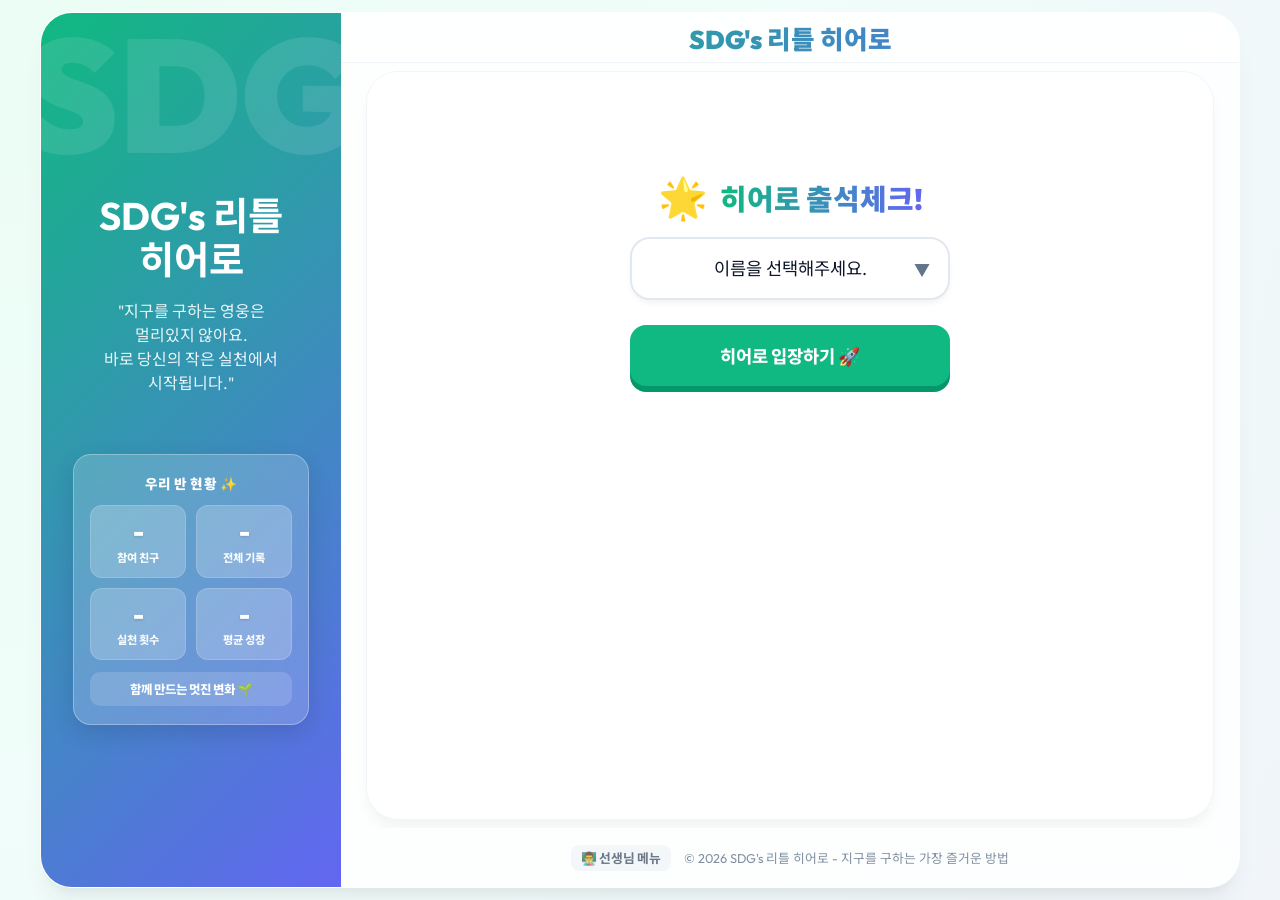
==== index.html @ 55bd9254 "Add files via upload" ====
<!DOCTYPE html>
<html lang="ko">
<head>
  <meta charset="UTF-8">
  <meta name="viewport" content="width=device-width, initial-scale=1.0">
  <title>SDG's 리틀 히어로 | 나의 지구 지키기 프로젝트</title>
  <link rel="stylesheet" href="index.css">
  <!-- AOS for animations might be overkill, sticking to standard CSS for efficiency -->
</head>
<body>
  <div class="app-container">
    <!-- Landscape Mode Side Panel (Hidden on Mobile) -->
    <div class="side-banner">
      <h1 style="font-size: 2.4rem; margin-top: 19px; margin-bottom: 16px; color: white; -webkit-text-fill-color: initial; line-height: 1.15;">SDG's 리틀<br>히어로</h1>
      <p style="font-size: 1rem; opacity: 0.9; margin-bottom: 24px;">"지구를 구하는 영웅은<br>멀리있지 않아요.<br>바로 당신의 작은 실천에서<br>시작됩니다."</p>

      <!-- Live Class Stats Sidebar -->
      <div class="sidebar-stats" id="sidebar-stats">
        <p class="sidebar-stats-title">우리 반 현황 ✨</p>
        <div class="sidebar-stat-grid">
          <div class="sidebar-stat"><span class="sb-num" id="sb-students">-</span><span class="sb-label">참여 친구</span></div>
          <div class="sidebar-stat"><span class="sb-num" id="sb-records">-</span><span class="sb-label">전체 기록</span></div>
          <div class="sidebar-stat"><span class="sb-num" id="sb-tasks">-</span><span class="sb-label">실천 횟수</span></div>
          <div class="sidebar-stat"><span class="sb-num" id="sb-avg">-</span><span class="sb-label">평균 성장</span></div>
        </div>
        <p class="sidebar-stats-msg" id="sb-msg">함께 만드는 멋진 변화 🌱</p>
      </div>
    </div>

    <!-- Main Mobile/Tablet Content -->
    <div class="content-col" style="display: flex; flex-direction: column; overflow: hidden; height: 100%;">
      <header>
        <h1>SDG's 리틀 히어로</h1>
      </header>

      <main id="app-main">
        <!-- STEP 0: Login (First Screen) -->
        <section id="step-login" class="card">
          <!-- All elements grouped to move together to the center -->
          <div style="width: 100%; max-width: 320px; display: flex; flex-direction: column; align-items: center; text-align: center; margin: 0 auto;">
            <div style="display: flex; align-items: center; justify-content: center; gap: 12px; margin-bottom: 15px; width: 100%;">
              <span style="font-size: 2.5rem; animation: bounce 2s infinite; display: inline-block;">🌟</span>
              <h2 style="font-size: 1.8rem; font-weight: 900; background: linear-gradient(to right, var(--primary), var(--secondary)); -webkit-background-clip: text; background-clip: text; -webkit-text-fill-color: transparent; margin: 0; white-space: nowrap;">히어로 출석체크!</h2>
            </div>
            
            
            <div style="width: 100%; position: relative; margin-bottom: 25px;">
              <select id="hero-name" style="width: 100%; padding: 18px; font-size: 1.1rem; border-radius: 20px; border: 2px solid #e2e8f0; background: white; appearance: none; text-align: center; cursor: pointer; box-shadow: 0 4px 6px -1px rgba(0,0,0,0.05); transition: all 0.3s; color: var(--text-main);">
                <option value="">이름을 불러오는 중...</option>
              </select>
              <div style="position: absolute; right: 20px; top: 50%; transform: translateY(-50%); pointer-events: none; color: var(--text-muted);">▼</div>
            </div>

            <button class="btn btn-primary" style="width: 100%;" onclick="handleLogin()">히어로 입장하기 🚀</button>
            
            <div id="login-loader" style="display: none; margin-top: 20px; font-size: 0.9rem; color: var(--primary); font-weight: bold;">
              본부와 연결 중입니다... 📡
            </div>
          </div>
        </section>

        <!-- STEP 1: SDG Intro -->
        <section id="step-sdg-intro" class="card" style="display: none; text-align: center; padding: 18px;">
          <div class="sdg-intro-hero">
            <div class="sdg-intro-emoji">🌍</div>
            <h2 class="sdg-intro-title">세계가 함께 만든 우리의 약속</h2>
            <p class="sdg-intro-tagline">지속가능발전목표 <strong>SDGs</strong>는<br>지구와 모두의 행복을 위한 <strong>17가지 약속</strong>이에요.</p>
          </div>

          <div class="sdg-intro-features">
            <div class="sdg-intro-feature" style="--accent-color: #ef4444;">
              <div class="feature-icon">🤝</div>
              <div class="feature-text">
                <h4>모두를 위한 약속</h4>
                <p>배고픈 사람 없는 세상, 누구나 공부할 수 있는 세상을 만들어요.</p>
              </div>
            </div>
            <div class="sdg-intro-feature" style="--accent-color: #0ea5e9;">
              <div class="feature-icon">💧</div>
              <div class="feature-text">
                <h4>지구를 지키는 약속</h4>
                <p>깨끗한 물과 공기, 푸른 자연을 함께 보호해요.</p>
              </div>
            </div>
            <div class="sdg-intro-feature" style="--accent-color: #10b981;">
              <div class="feature-icon">🎯</div>
              <div class="feature-text">
                <h4>2030년까지의 목표</h4>
                <p>우리가 힘을 합치면 더 멋진 지구를 만들 수 있어요!</p>
              </div>
            </div>
          </div>

          <button class="btn btn-primary" onclick="goToStep(1.5)" style="width: 100%;">17가지 약속 확인하기 🔍</button>
        </section>

        <!-- STEP 1.5: SDG Gallery Items -->
        <section id="step-sdg-gallery" class="card" style="display: none; padding-top: 0; margin-top: 0;">
          <h2 style="font-size: 1.35rem; color: var(--primary); margin-bottom: 4px; text-align: center;">17가지 약속 살펴보기 🌎</h2>
          <p style="text-align: center; color: var(--text-muted); margin-bottom: 12px; font-size: 0.8rem; font-weight: 700;">관심 있는 항목을 눌러 실천 미션을 정해보세요!</p>

          <div class="sdg-gallery">
            <div class="sdg-item" style="--sdg-color: #E5243B;" onclick="openMissionPicker(1)"><span class="sdg-num">01</span><img src="https://www.un.org/sustainabledevelopment/wp-content/uploads/2019/08/E-Goal-01-1024x1024.png"><span class="sdg-label">빈곤 퇴치</span></div>
            <div class="sdg-item" style="--sdg-color: #DDA63A;" onclick="openMissionPicker(2)"><span class="sdg-num">02</span><img src="https://www.un.org/sustainabledevelopment/wp-content/uploads/2019/08/E-Goal-02-1024x1024.png"><span class="sdg-label">기아 종식</span></div>
            <div class="sdg-item" style="--sdg-color: #4C9F38;" onclick="openMissionPicker(3)"><span class="sdg-num">03</span><img src="https://www.un.org/sustainabledevelopment/wp-content/uploads/2019/08/E-Goal-03-1024x1024.png"><span class="sdg-label">건강과 웰빙</span></div>
            <div class="sdg-item" style="--sdg-color: #C5192D;" onclick="openMissionPicker(4)"><span class="sdg-num">04</span><img src="https://www.un.org/sustainabledevelopment/wp-content/uploads/2019/08/E-Goal-04-1024x1024.png"><span class="sdg-label">양질의 교육</span></div>
            <div class="sdg-item" style="--sdg-color: #FF3A21;" onclick="openMissionPicker(5)"><span class="sdg-num">05</span><img src="https://www.un.org/sustainabledevelopment/wp-content/uploads/2019/08/E-Goal-05-1024x1024.png"><span class="sdg-label">성평등</span></div>
            <div class="sdg-item" style="--sdg-color: #26BDE2;" onclick="openMissionPicker(6)"><span class="sdg-num">06</span><img src="https://www.un.org/sustainabledevelopment/wp-content/uploads/2019/08/E-Goal-06-1024x1024.png"><span class="sdg-label">깨끗한 물과 위생</span></div>
            <div class="sdg-item" style="--sdg-color: #FCC30B;" onclick="openMissionPicker(7)"><span class="sdg-num">07</span><img src="https://www.un.org/sustainabledevelopment/wp-content/uploads/2019/08/E-Goal-07-1024x1024.png"><span class="sdg-label">모두를 위한 에너지</span></div>
            <div class="sdg-item" style="--sdg-color: #A21942;" onclick="openMissionPicker(8)"><span class="sdg-num">08</span><img src="https://www.un.org/sustainabledevelopment/wp-content/uploads/2019/08/E-Goal-08-1024x1024.png"><span class="sdg-label">양질의 일자리</span></div>
            <div class="sdg-item" style="--sdg-color: #FD6925;" onclick="openMissionPicker(9)"><span class="sdg-num">09</span><img src="https://www.un.org/sustainabledevelopment/wp-content/uploads/2019/08/E-Goal-09-1024x1024.png"><span class="sdg-label">산업·혁신·인프라</span></div>
            <div class="sdg-item" style="--sdg-color: #DD1367;" onclick="openMissionPicker(10)"><span class="sdg-num">10</span><img src="https://www.un.org/sustainabledevelopment/wp-content/uploads/2019/08/E-Goal-10-1024x1024.png"><span class="sdg-label">불평등 완화</span></div>
            <div class="sdg-item" style="--sdg-color: #FD9D24;" onclick="openMissionPicker(11)"><span class="sdg-num">11</span><img src="https://www.un.org/sustainabledevelopment/wp-content/uploads/2019/08/E-Goal-11-1024x1024.png"><span class="sdg-label">지속가능한 도시</span></div>
            <div class="sdg-item" style="--sdg-color: #BF8B2E;" onclick="openMissionPicker(12)"><span class="sdg-num">12</span><img src="https://www.un.org/sustainabledevelopment/wp-content/uploads/2019/08/E-Goal-12-1024x1024.png"><span class="sdg-label">책임감 있는 소비</span></div>
            <div class="sdg-item" style="--sdg-color: #3F7E44;" onclick="openMissionPicker(13)"><span class="sdg-num">13</span><img src="https://www.un.org/sustainabledevelopment/wp-content/uploads/2019/08/E-Goal-13-1024x1024.png"><span class="sdg-label">기후 위기 대응</span></div>
            <div class="sdg-item" style="--sdg-color: #0A97D9;" onclick="openMissionPicker(14)"><span class="sdg-num">14</span><img src="https://www.un.org/sustainabledevelopment/wp-content/uploads/2019/08/E-Goal-14-1024x1024.png"><span class="sdg-label">해양생태계 보전</span></div>
            <div class="sdg-item" style="--sdg-color: #56C02B;" onclick="openMissionPicker(15)"><span class="sdg-num">15</span><img src="https://www.un.org/sustainabledevelopment/wp-content/uploads/2019/08/E-Goal-15-1024x1024.png"><span class="sdg-label">육상생태계 보전</span></div>
            <div class="sdg-item" style="--sdg-color: #00689D;" onclick="openMissionPicker(16)"><span class="sdg-num">16</span><img src="https://www.un.org/sustainabledevelopment/wp-content/uploads/2019/08/E-Goal-16-1024x1024.png"><span class="sdg-label">평화·정의·제도</span></div>
            <div class="sdg-item" style="--sdg-color: #19486A;" onclick="openMissionPicker(17)"><span class="sdg-num">17</span><img src="https://www.un.org/sustainabledevelopment/wp-content/uploads/2019/08/E-Goal-17-1024x1024.png"><span class="sdg-label">지구촌 협력</span></div>
          </div>

          <div style="text-align: center; margin-top: 14px;">
            <button id="btn-next-step" class="btn btn-primary" onclick="goToStep(2)" style="display: none; width: 100%;">선택한 미션 확인하기 🏃</button>
          </div>
        </section>

        <!-- STEP 2: Mission Summary (NEW) -->
        <section id="step-summary" class="card" style="display: none; padding: 20px;">
          <h2 style="font-size: 1.2rem; color: var(--primary); margin-bottom: 15px; text-align: center;">선택한 미션 확인 🔍</h2>
          
          <div style="display: grid; grid-template-columns: 1.1fr 0.9fr; gap: 15px; margin-bottom: 20px;">
            <!-- Left: Missions -->
            <div style="background: #f8fafc; padding: 15px; border-radius: 20px; border: 1px dashed var(--primary); display: flex; flex-direction: column;">
              <p style="font-size: 0.8rem; color: var(--text-muted); margin-bottom: 10px; text-align: center; font-weight: 800;">실천할 약속들 ✅</p>
              <div id="selection-chips" style="display: flex; flex-direction: column; gap: 8px; flex: 1;"></div>
            </div>

            <!-- Right: Vision -->
            <div style="display: flex; flex-direction: column;">
              <h3 style="font-size: 0.9rem; margin-bottom: 8px; color: var(--primary); font-weight: 800;">✨ 나의 변화 다짐하기</h3>
              <textarea id="my-goal" placeholder="챌린지가 끝나면 나는 어떤 사람이 되어 있을까요?&#10;&#10;예: '지구를 생각하며 분리배출을 잘하는 히어로!', '음식을 남기지 않는 감사한 마음을 가진 어린이!'" style="flex: 1; min-height: 150px; border: 2px solid #f1f5f9; border-radius: 12px; font-size: 0.85rem; padding: 12px; line-height: 1.5;" oninput="saveState()"></textarea>
            </div>
          </div>

          <div style="display: flex; gap: 10px;">
            <button class="btn" style="flex: 1; background: #f1f5f9; color: #475569; padding: 10px; font-size: 0.85rem;" onclick="resetMissionSelection()">다시 고르기</button>
            <button class="btn btn-primary" style="flex: 2; padding: 10px; font-size: 0.95rem;" onclick="goToStep(2.5)">기간 설정하러 가기! ✨</button>
          </div>
        </section>


        <!-- STEP 2.5: Challenge Period Setup -->
        <section id="step-vision" class="card" style="padding: 25px; display: none;">
          <h2 style="font-size: 1.3rem; color: var(--secondary); margin-bottom: 20px; text-align: center;">챌린지 기간 설정 📅</h2>
          
          <div style="margin-bottom: 25px;">
            <h3 style="font-size: 1rem; margin-bottom: 12px; color: var(--secondary); font-weight: 800;">언제부터 언제까지 할까요?</h3>
            <div style="display: flex; gap: 8px; align-items: center; margin-bottom: 15px;">
              <input type="date" id="start-date" onchange="updateDurationDisplay()" style="flex: 1; padding: 10px; border-radius: 12px; border: 2px solid #e2e8f0; font-size: 0.95rem;">
              <span style="font-weight: 800; color: #94a3b8;">~</span>
              <input type="date" id="end-date" onchange="updateDurationDisplay()" style="flex: 1; padding: 10px; border-radius: 12px; border: 2px solid #e2e8f0; font-size: 0.95rem;">
            </div>
            
            <div id="duration-info" style="background: #f0f9ff; padding: 15px; border-radius: 15px; border: 1px solid #bae6fd; text-align: center;">
              <span style="font-size: 0.9rem; color: #0369a1; font-weight: 800;">총 <span id="setup-total-days" style="font-size: 1.2rem; color: #0284c7;">0</span>일 동안의 도전입니다! 🚀</span>
            </div>
          </div>
          
          <button class="btn btn-primary" onclick="confirmMissions()" style="width: 100%; padding: 12px; font-size: 1rem;">최종 미션 확정하기! 🔥</button>
        </section>

        <!-- STEP 3: Dashboard (Enhanced) -->
        <section id="step-dashboard" style="display: none;">
          <!-- Hero Header -->
          <div class="card" style="padding: 15px 20px; display: flex; justify-content: space-between; align-items: center; margin-bottom: 12px; background: white;">
            <div style="display: flex; align-items: center; gap: 10px;">
              <span id="display-name" style="font-weight: 800; font-size: 1.2rem; color: var(--primary);">영웅 히어로</span>
              <button onclick="resetChallenge()" style="padding: 4px 10px; border-radius: 8px; font-size: 0.7rem; background: #f1f5f9; border: none; cursor: pointer; color: #64748b;">⚙️ 챌린지 수정</button>
            </div>
            <div style="font-size: 0.8rem; color: #94a3b8; font-weight: 700;" id="display-period">2026.04.01 ~ 04.07</div>
          </div>

          <!-- Progress Card -->
          <div class="card progress-box" style="margin-bottom: 20px;">
            <div style="display: flex; justify-content: space-between; align-items: center; margin-bottom: 15px;">
              <span style="font-weight: 800; font-size: 1rem;">성장 현황 📊</span>
              <span id="current-day-label" style="background: var(--accent); color: white; padding: 4px 12px; border-radius: 20px; font-weight: 800; font-size: 0.85rem;">Day 1 / 7</span>
            </div>
            <div class="progress-bar-bg" style="margin-bottom: 10px;">
              <div class="progress-bar-fill" id="total-progress"></div>
            </div>
            <div style="display: flex; justify-content: space-between; font-size: 0.8rem; color: var(--text-muted); font-weight: 700;">
              <span id="progress-status-text">히어로가 성장하고 있어요!</span>
              <span id="progress-text">0%</span>
            </div>
          </div>

          <div id="active-missions">
            <!-- Active Cards -->
          </div>

          <!-- Reflection Area -->
          <div class="card reflection-box">
            <h3 style="font-size: 0.85rem; margin-bottom: 6px;">📔 히어로 한 마디</h3>
            <input id="daily-reflection" type="text" oninput="debounceAutoSave()" placeholder="오늘 실천하며 느낀 점을 한 줄로 남겨주세요!">
          </div>

          <div class="history-button-wrap">
            <button class="btn btn-secondary" style="width: 100%; padding: 10px; font-size: 0.9rem;" onclick="toggleHistory()">📜 나의 성장 기록 보기</button>
            <span id="save-status" class="save-status-inline"></span>
          </div>
        </section>

        <!-- STEP 4: History (Redesigned) -->
        <section id="step-history" style="display: none;">
          <div style="display: flex; justify-content: space-between; align-items: center; margin-bottom: 25px; background: linear-gradient(to right, #f0f9ff, #e0f2fe); padding: 12px 20px; border-radius: 20px;">
            <h2 style="font-size: 1.3rem; font-weight: 900; color: #0369a1; margin: 0;">📜 반짝이는 히어로 발자취</h2>
            <button onclick="goToStep(3)" style="padding: 8px 15px; background: white; border: 1px solid #bae6fd; border-radius: 12px; color: #0369a1; font-weight: 800; cursor: pointer; box-shadow: 0 2px 4px rgba(0,0,0,0.05);">돌아가기</button>
          </div>

          <!-- Hero Vision Display in History -->
          <div id="history-vision-box" class="card" style="background: #fffbeb; border: 1px solid #fde68a; padding: 12px 20px; margin-bottom: 10px; display: flex; align-items: center; gap: 12px;">
            <div style="font-size: 1.5rem;">✨</div>
            <div>
              <p style="font-size: 0.75rem; color: #92400e; font-weight: 800; margin-bottom: 3px;">나의 히어로 다짐</p>
              <h3 id="history-display-goal" style="font-size: 1rem; font-weight: 900; color: #78350f; margin: 0;">지구를 구하는 멋진 히어로!</h3>
            </div>
          </div>
          
          <div style="display: grid; grid-template-columns: 1.1fr 1.4fr; gap: 20px;">
            <!-- Left: Table Records -->
            <div id="history-container"></div>
            
            <!-- Right: Cumulative Growth Graph -->
            <div class="card" style="padding: 20px; background: white; height: fit-content; border: 1px solid #e2e8f0;">
              <h3 style="font-size: 1rem; margin-bottom: 20px; color: var(--primary); text-align: center;">🌱 히어로 성장 그래프</h3>
              <div id="history-chart-container" style="height: 300px; display: flex; align-items: flex-end; gap: 8px; padding-bottom: 25px; border-bottom: 2px solid #f1f5f9; position: relative;">
                <!-- Bars will be injected here -->
              </div>
              <p style="font-size: 0.75rem; color: var(--text-muted); text-align: center; margin-top: 15px;">매일매일 꾸준히 성장하고 있어요! ✨</p>
            </div>
          </div>
        </section>

        <!-- STEP 5: Success -->
        <section id="step-success" class="card" style="display: none; text-align: center;">
          <div style="font-size: 5rem; margin-bottom: 30px;">🚀</div>
          <h2 style="font-size: 1.8rem; margin-bottom: 15px;">본부로 전송 완료!</h2>
          <p style="color: var(--text-muted); line-height: 1.6;">작은 실천이 쌓여 커다란 변화를 만들고 있어요.<br>내일 또 만나요!</p>
          <button class="btn btn-secondary" style="margin-top: 40px;" onclick="resetView()">대시보드로 돌아가기</button>
        </section>

        <!-- STEP 6: Teacher Mode -->
        <section id="step-teacher" style="display: none;">
          <div style="display: flex; justify-content: space-between; align-items: center; margin-bottom: 14px;">
            <h2 style="font-size: 1.4rem; font-weight: 900; background: linear-gradient(135deg, var(--primary), var(--secondary)); -webkit-background-clip: text; background-clip: text; -webkit-text-fill-color: transparent;">🏫 선생님 메뉴</h2>
            <button onclick="resetView()" style="padding: 8px 14px; background: #f1f5f9; border-radius: 12px; border: none; cursor: pointer; font-weight: 700;">닫기</button>
          </div>

          <div class="teacher-tabs">
            <button class="teacher-tab active" data-tab="stats" onclick="switchTeacherTab('stats')">📊 통계</button>
            <button class="teacher-tab" data-tab="settings" onclick="switchTeacherTab('settings')">⚙️ 설정</button>
          </div>

          <!-- TAB: STATS -->
          <div id="teacher-tab-stats" class="teacher-tab-content">
            <div id="class-stats-loading" style="text-align:center; padding: 30px 20px; color: var(--text-muted); font-weight: 700;">📡 데이터를 불러오는 중...</div>

            <div id="class-stats-content" style="display:none;">
              <div class="stats-summary" style="margin-bottom: 14px;">
                <div class="summary-item"><span class="summary-num" id="class-total-students">0</span><span class="summary-label">참여 친구</span></div>
                <div class="summary-item"><span class="summary-num" id="class-total-records">0</span><span class="summary-label">전체 기록</span></div>
                <div class="summary-item"><span class="summary-num" id="class-total-tasks">0</span><span class="summary-label">실천 횟수</span></div>
                <div class="summary-item"><span class="summary-num" id="class-avg-progress">0%</span><span class="summary-label">평균 성장</span></div>
              </div>

              <div class="card" style="padding: 14px 16px; margin-bottom: 12px;">
                <div style="display:flex; justify-content:space-between; align-items:baseline; margin-bottom: 8px;">
                  <h3 style="font-size: 0.9rem; color: var(--primary); font-weight: 900;">📅 날짜별 우리 반 평균 성장률</h3>
                  <span style="font-size: 0.65rem; color: var(--text-muted); font-weight: 700;">학생 점수 평균 (%)</span>
                </div>
                <div id="daily-chart" class="daily-chart"></div>
                <p id="daily-chart-empty" style="text-align:center; color:var(--text-muted); font-size:0.78rem; padding:14px; display:none;">아직 날짜별 기록이 없어요.</p>
              </div>

              <div class="card" style="background: linear-gradient(135deg, #ecfdf5, #f0f9ff); border: 1px solid rgba(16,185,129,0.2); padding: 14px 16px; margin-bottom: 10px;">
                <p style="font-size: 0.82rem; color: #065f46; font-weight: 700; line-height: 1.5; margin-bottom: 8px;">📊 더 자세한 통계는 스프레드시트의 <b>"📊 대시보드"</b> 시트에서 확인하세요.</p>
                <button class="btn btn-primary" style="width:100%; padding: 10px; font-size: 0.85rem;" onclick="openSpreadsheet()">📈 스프레드시트 대시보드 열기</button>
              </div>

              <button class="btn btn-secondary" style="width:100%; padding: 10px; font-size: 0.85rem;" onclick="loadTeacherStats()">🔄 새로고침</button>
            </div>
          </div>

          <!-- TAB: SETTINGS -->
          <div id="teacher-tab-settings" class="teacher-tab-content" style="display:none;">

            <!-- Class Connection Setup -->
            <div class="card setup-card">
              <h3 style="font-size: 1rem; margin-bottom: 10px; color: #92400e;">🔗 우리 학급에 연결하기</h3>
              <p style="font-size: 0.78rem; color: #78350f; line-height: 1.5; margin-bottom: 10px;">다른 선생님도 이 앱을 자기 학급용으로 쓸 수 있어요. 아래 가이드를 따라 우리 학급 시트와 연결해주세요.</p>

              <details class="setup-guide">
                <summary>📚 처음 사용하는 선생님이라면 (3단계 가이드)</summary>
                <ol>
                  <li>
                    <b>① 스프레드시트 사본 만들기</b>
                    제공받은 SDG 리틀 히어로 템플릿 시트를 열고 <b>파일 → 사본 만들기</b>를 누르세요. 사본 이름은 <i>"우리반 SDG 히어로"</i> 처럼 자유롭게 지정합니다. (Apps Script 코드도 자동으로 함께 복사됩니다.)
                  </li>
                  <li>
                    <b>② Apps Script 새 배포</b>
                    내 사본 시트에서 <b>확장 프로그램 → Apps Script</b>를 열고, 우상단 <b>배포 → 새 배포</b> 클릭. 유형은 <b>웹 앱</b>, ⚠️ 액세스 권한은 반드시 <i>모든 사용자(Anyone)</i> 로 설정해야 합니다 (Google 계정 보유자/본인만으로 두면 데이터를 못 받아옵니다). 설정 후 <b>배포</b>를 누르고 표시된 <b>웹 앱 URL</b>을 복사합니다.
                  </li>
                  <li>
                    <b>③ 아래 두 칸에 URL 붙여넣기</b>
                    "본부 URL"엔 위에서 받은 웹 앱 URL을, "스프레드시트 주소"엔 사본 시트의 브라우저 주소창 URL을 각각 붙여넣고 저장. 저장 후 페이지를 새로고침(F5)하면 우리 학급 데이터가 표시됩니다.
                  </li>
                </ol>
              </details>

              <div class="url-config">
                <label>📡 본부(Apps Script) URL <span class="url-required">*필수</span></label>
                <div class="url-input-row">
                  <input id="gas-url-input" type="text" placeholder="https://script.google.com/macros/s/.../exec">
                  <button onclick="saveGasUrl()">저장</button>
                </div>
                <p class="config-hint">현재 사용 중: <code id="gas-url-current" style="font-size: 0.65rem; word-break: break-all;"></code></p>
                <button class="btn-link" onclick="resetGasUrlToDefault()">↩️ 기본 URL로 복원</button>
              </div>

              <div class="url-config">
                <label>📊 스프레드시트 주소</label>
                <div class="url-input-row">
                  <input id="spreadsheet-url-input" type="text" placeholder="https://docs.google.com/spreadsheets/d/.../edit">
                  <button onclick="saveSpreadsheetUrl()">저장</button>
                </div>
                <p class="config-hint">아래 '시트 열기' 버튼이 여는 주소입니다.</p>
                <button class="btn btn-primary" style="margin-top: 8px; width: 100%; font-size: 0.85rem; padding: 10px;" onclick="openSpreadsheet()">📈 저장된 스프레드시트 열기</button>
              </div>
            </div>

            <!-- Student URL Section -->
            <div class="card" style="margin-bottom: 12px; background: linear-gradient(135deg, #f0fdf4, #ecfdf5); border: 1px solid #86efac;">
              <h3 style="font-size: 1rem; margin-bottom: 6px; color: #166534;">🔗 학생용 접속 주소</h3>
              <p style="font-size: 0.78rem; color: #15803d; line-height: 1.5; margin-bottom: 10px;">이 주소를 학생들에게 공유하면, 학생이 링크로 들어올 때 우리 학급 데이터에 자동으로 연결됩니다.</p>
              <div class="url-input-row">
                <input id="student-url-display" type="text" readonly style="font-size: 0.68rem; background: #f8fafc; color: #334155; cursor: text;" placeholder="본부 URL을 먼저 저장해주세요.">
                <button onclick="copyStudentUrl()">복사</button>
              </div>
            </div>

            <div class="reset-grid">
              <div class="reset-mini-card reset-device">
                <h4>💣 기기 데이터</h4>
                <p>이 기기의 본 학생 진행 상태만 삭제 (시트 기록은 보존)</p>
                <button onclick="teacherReset()">초기화 🔥</button>
              </div>
              <div class="reset-mini-card reset-sheet">
                <h4>🧹 시트 데이터</h4>
                <p>스프레드시트의 모든 학생 기록 영구 삭제 (되돌릴 수 없음)</p>
                <button onclick="clearSpreadsheetData()">비우기 🧼</button>
              </div>
            </div>

            <p style="text-align: center; color: var(--text-muted); font-size: 0.72rem;">* 선생님만 접속 가능한 메뉴입니다.</p>
          </div>
        </section>
      </main>

      <footer style="padding: 20px; text-align: center; color: var(--text-muted); font-size: 0.8rem; opacity: 0.8;">
        <span onclick="goToStep(6)" style="cursor: pointer; background: #f1f5f9; padding: 5px 10px; border-radius: 8px; margin-right: 10px; font-weight: bold; color: #475569;">👨‍🏫 선생님 메뉴</span>
        &copy; 2026 SDG's 리틀 히어로 - 지구를 구하는 가장 즐거운 방법
      </footer>
    </div>

    <div id="mission-picker-modal" class="modal-backdrop" onclick="closeMissionPicker(event)">
      <div class="modal-content" onclick="event.stopPropagation()">
        <button class="modal-close" onclick="closeMissionPicker()">✕</button>
        <h3 id="picker-title" style="margin-bottom: 12px; color: var(--primary); text-align: center; font-size: 1.2rem;">실천하기</h3>
        
        <div id="picker-tasks" style="display: grid; grid-template-columns: 1fr; gap: 8px; margin-bottom: 15px;">
          <!-- Task buttons will be injected here -->
        </div>
        
        <div style="border-top: 1px dashed #cbd5e1; padding-top: 15px;">
          <p style="font-size: 0.9rem; font-weight: bold; margin-bottom: 8px; color: var(--text-main);">✨ 나만의 약속 직접 만들기</p>
          <input type="text" id="custom-task-input" placeholder="나만의 미션을 입력하세요!" style="width: 100%; padding: 12px; border: 1px solid #e2e8f0; border-radius: 12px; margin-bottom: 10px; font-size: 0.95rem;" onkeypress="if(event.key==='Enter'){ addCustomTask(); }">
          <button class="btn btn-primary" onclick="addCustomTask()" style="width: 100%; padding: 14px; font-size: 1rem;">미션 추가하기 ➕</button>
        </div>
      </div>
    </div>
  </div>

  <!-- Custom Toast Notification -->
  <div id="toast" style="position: fixed; bottom: 30px; left: 50%; transform: translateX(-50%); background: rgba(0,0,0,0.8); color: white; padding: 12px 25px; border-radius: 50px; font-size: 0.9rem; z-index: 10000; display: none; animation: fadeIn 0.3s, fadeOut 0.3s 2.7s;"></div>

  <script src="https://cdn.jsdelivr.net/npm/canvas-confetti@1.5.1/dist/confetti.browser.min.js"></script>
  <script src="script.js"></script>
</body>
</html>
---- index.css ----
/* 
  SDG Little Hero - Premium 'Wowed' Design System (V2)
  Target: 5th-6th Grade Students
*/

@import url('https://fonts.googleapis.com/css2?family=Outfit:wght@400;600;800&family=Noto+Sans+KR:wght@400;700;900&display=swap');

:root {
  --primary: #10b981; /* Emerald */
  --secondary: #6366f1; /* Indigo */
  --accent: #f59e0b; /* Amber */
  --bg-main: #f8fafc;
  --card-bg: rgba(255, 255, 255, 0.85);
  --text-main: #0f172a;
  --text-muted: #64748b;
  --shadow-premium: 0 20px 25px -5px rgba(0, 0, 0, 0.05), 0 10px 10px -5px rgba(0, 0, 0, 0.04);
  --radius-xl: 32px;
  --radius-md: 16px;
}

* {
  margin: 0;
  padding: 0;
  box-sizing: border-box;
  font-family: 'Outfit', 'Noto Sans KR', sans-serif;
  user-select: none;
  -webkit-tap-highlight-color: transparent;
}

body {
  min-height: 100vh;
  background: radial-gradient(circle at top left, #ecfdf5, #f0fdfa, #f1f5f9);
  display: flex;
  justify-content: center;
  align-items: flex-start;
  color: var(--text-main);
  overflow-x: hidden;
  padding: 28px 10px 15px;
}

/* App Container - Responsive & Fluid */
.app-container {
  width: 100%;
  max-width: 480px; 
  background: var(--card-bg);
  backdrop-filter: blur(20px);
  border: 1px solid rgba(255, 255, 255, 0.5);
  box-shadow: var(--shadow-premium);
  border-radius: var(--radius-xl);
  height: 92vh;
  max-height: 900px;
  display: flex;
  flex-direction: column;
  overflow: hidden;
  transition: all 0.5s cubic-bezier(0.4, 0, 0.2, 1);
  position: relative; /* Added for absolute modal positioning */
}

/* Landscape Mode for Tablet/Desktop */
@media (min-width: 1024px) {
  /* body를 정확히 뷰포트 높이로 고정해 페이지 레벨 스크롤 차단 */
  body {
    height: 100dvh;
    min-height: unset;
    overflow: hidden;
    padding: 12px 16px; /* 모바일보다 여백 줄여 콘텐츠 공간 확보 */
    align-items: center; /* 카드를 수직 중앙에 */
  }

  .app-container {
    max-width: 1200px;
    flex-direction: row;
    height: calc(100dvh - 24px); /* body 상하 padding 합산 제외 */
    max-height: none; /* 모바일의 900px 캡 해제 */
  }

  .side-banner {
    display: flex !important;
    flex: 0 0 300px; /* 고정 폭, 축소 방지 */
    background: linear-gradient(135deg, var(--primary), var(--secondary));
    color: white;
    padding: 36px 32px;
    flex-direction: column;
    justify-content: center;
    align-items: center;
    text-align: center;
    position: relative;
    overflow: hidden;
  }

  .side-banner::before {
    content: "SDG";
    position: absolute;
    top: -20px;
    left: -20px;
    font-size: 10rem;
    font-weight: 900;
    opacity: 0.1;
    color: white;
    pointer-events: none;
  }

  /* 내부 column 래퍼도 min-height 제약 */
  .content-col {
    min-height: 0;
    flex: 1;
  }

  main {
    flex: 1 !important;
    min-height: 0 !important;
  }

  /* 랜드스케이프에서 로그인 상단 여백 과도하지 않게 */
  #step-login {
    padding-top: 40px !important;
  }
}

.side-banner {
  display: none; /* Mobile hidden */
}

header {
  padding: 6px 30px;
  background: rgba(255, 255, 255, 0.6);
  border-bottom: 1px solid #f1f5f9;
  text-align: center;
}

header h1 {
  font-size: 1.6rem;
  font-weight: 900;
  background: linear-gradient(to right, var(--primary), var(--secondary));
  -webkit-background-clip: text;
  background-clip: text;
  -webkit-text-fill-color: transparent;
}

main {
  flex: 1;
  min-height: 0; /* flex 자식이 콘텐츠 크기로 팽창하지 않도록 강제 — 없으면 overflow:hidden에 잘림 */
  padding: 8px 25px;
  overflow-y: auto;
  scroll-behavior: smooth;
  /* Hide Scrollbar */
  -ms-overflow-style: none; /* IE/Edge */
  scrollbar-width: none;    /* Firefox */
}
main::-webkit-scrollbar {
  display: none; /* Chrome, Safari, Opera */
}

/* Premium Card Style */
.card {
  background: white;
  padding: 24px;
  border-radius: var(--radius-xl);
  box-shadow: 0 10px 15px -3px rgba(0, 0, 0, 0.05);
  margin-bottom: 20px;
  border: 1px solid #f1f5f9;
  animation: slideUp 0.6s ease-out;
}

/* Login Screen Stabilization */
#step-login {
  display: flex;
  flex-direction: column !important;
  justify-content: flex-start !important;
  align-items: center !important;
  padding-top: 100px !important;
  min-height: 100% !important;
  width: 100% !important;
  margin: 0 !important;
  text-align: center !important;
}

@keyframes slideUp {
  from { opacity: 0; transform: translateY(10px); }
  to { opacity: 1; transform: translateY(0); }
}

@keyframes bounce {
  0%, 100% { transform: translateY(0); }
  50% { transform: translateY(-15px); }
}

/* Input Fields */
input[type="text"], input[type="date"], textarea, input[type="number"] {
  width: 100%;
  padding: 15px 20px;
  border-radius: var(--radius-md);
  border: 2px solid #f1f5f9;
  font-size: 1rem;
  background: #f8fafc;
  transition: all 0.3s;
  outline: none;
}

input:focus, textarea:focus, select:focus {
  border-color: var(--primary);
  background: white;
  box-shadow: 0 0 0 4px rgba(16, 185, 129, 0.1);
}

select {
  color: var(--text-main);
  background-color: white;
}

/* Theme Selection Card V6 */
.themes-grid {
  display: flex;
  flex-direction: column;
  gap: 15px;
}

.theme-card {
  background: white;
  padding: 24px;
  border-radius: var(--radius-xl);
  cursor: pointer;
  box-shadow: 0 4px 6px -1px rgba(0, 0, 0, 0.05);
  transition: all 0.3s cubic-bezier(0.4, 0, 0.2, 1);
  border: 1px solid #f1f5f9;
  position: relative;
  overflow: hidden;
}

.theme-card:hover {
  transform: translateY(-5px);
  box-shadow: var(--shadow-premium);
}

.theme-card.active {
  background: #fff;
  border-right: 2px solid var(--primary);
  box-shadow: 0 10px 15px -3px rgba(16, 185, 129, 0.1);
}

.task-selection-list {
  margin-top: 10px;
  background: #f8fafc;
  padding: 15px;
  border-radius: var(--radius-md);
  border: 1px solid #f1f5f9;
  max-height: 250px;
  overflow-y: auto;
}

.task-selection-list label {
  transition: all 0.2s;
  padding: 8px;
  border-radius: 8px;
}

.task-selection-list label:hover {
  background: white;
  box-shadow: 0 2px 4px rgba(0,0,0,0.05);
}

.custom-task-box {
  margin-top: 15px;
  display: flex;
  flex-direction: column;
  gap: 8px;
}

/* Heart Rating Interaction */
.heart-rating {
  display: flex;
  gap: 15px;
  margin-top: 10px;
}

.heart-rating span {
  transition: all 0.2s cubic-bezier(0.175, 0.885, 0.32, 1.275);
  display: inline-block;
}

.heart-rating span:hover {
  transform: scale(1.4) rotate(10deg);
}

/* Buttons */
.btn {
  width: 100%;
  padding: 18px;
  border-radius: var(--radius-md);
  font-size: 1.1rem;
  font-weight: 800;
  border: none;
  cursor: pointer;
  transition: all 0.3s;
  display: flex;
  align-items: center;
  justify-content: center;
  gap: 10px;
}

.btn-primary {
  background: var(--primary);
  color: white;
  box-shadow: 0 6px 0 #059669;
}

.btn-secondary {
  background: var(--secondary);
  color: white;
  box-shadow: 0 6px 0 #4f46e5;
}

.btn:active {
  transform: translateY(4px);
  box-shadow: none;
}

/* Progress Dashboard */
.progress-box {
  background: linear-gradient(135deg, white, #f0fdfa);
  padding: 15px 20px !important;
  margin-bottom: 12px;
}

.progress-bar-bg {
  width: 100%;
  height: 12px;
  background: #e2e8f0;
  border-radius: 100px;
  margin: 10px 0;
  overflow: hidden;
}

.progress-bar-fill {
  height: 100%;
  width: 0%;
  background: linear-gradient(90deg, var(--primary), #34d399);
  border-radius: 100px;
  transition: width 0.5s cubic-bezier(0.4, 0, 0.2, 1);
  box-shadow: 0 0 8px rgba(16, 185, 129, 0.4);
}

/* Dashboard Specific Layout */
#step-dashboard {
  height: 100%;
  display: flex;
  flex-direction: column;
  gap: 10px;
}

.mission-mini-card {
  background: white;
  padding: 12px 16px;
  border-radius: var(--radius-md);
  margin-bottom: 8px;
  display: flex;
  align-items: center;
  gap: 12px;
  box-shadow: 0 4px 6px -1px rgba(0, 0, 0, 0.03);
  border: 1px solid #f1f5f9;
  animation: slideUp 0.4s ease-out;
}

.heart-rating-mini {
  display: flex;
  gap: 4px;
}

.heart-rating-mini span {
  font-size: 1.3rem;
  cursor: pointer;
  transition: transform 0.2s;
  color: #e2e8f0;
}

.active-missions-area {
  flex: 1;
  overflow-y: auto; /* Just in case user adds > 10 items, but we aim for fixed */
  padding-right: 5px;
}

/* Hide scrollbar for missions area */
.active-missions-area {
  -ms-overflow-style: none;
  scrollbar-width: none;
}
.active-missions-area::-webkit-scrollbar {
  display: none;
}

.reflection-box {
  margin-top: auto;
  border-radius: var(--radius-md) !important;
  padding: 12px !important;
  position: relative;
}

.reflection-box input[type="text"] {
  width: 100%;
  height: 38px;
  font-size: 0.9rem;
  padding: 8px 14px;
  border: 2px solid #e2e8f0;
  border-radius: 12px;
  background: white;
  color: var(--text-main);
  font-family: inherit;
  outline: none;
  transition: border-color 0.2s;
}
.reflection-box input[type="text"]:focus {
  border-color: var(--primary);
}

.history-button-wrap {
  position: relative;
  margin-top: 6px;
}
.save-status-inline {
  position: absolute;
  right: 12px;
  top: 50%;
  transform: translateY(-50%);
  font-size: 0.7rem;
  color: white;
  background: rgba(15, 23, 42, 0.55);
  font-weight: 700;
  padding: 3px 8px;
  border-radius: 8px;
  pointer-events: none;
  white-space: nowrap;
  line-height: 1;
}
.save-status-inline:empty {
  display: none;
}

/* SDG Intro - Hero & Feature Cards */
.sdg-intro-hero {
  background: linear-gradient(135deg, #ecfdf5, #f0f9ff);
  padding: 18px 16px 16px;
  border-radius: var(--radius-md);
  margin-bottom: 14px;
  text-align: center;
  border: 1px solid rgba(16, 185, 129, 0.15);
}
.sdg-intro-emoji {
  font-size: 2.6rem;
  margin-bottom: 4px;
  filter: drop-shadow(0 4px 8px rgba(0,0,0,0.12));
  animation: floatGently 3s ease-in-out infinite;
}
@keyframes floatGently {
  0%, 100% { transform: translateY(0); }
  50% { transform: translateY(-6px); }
}
.sdg-intro-title {
  font-size: 1.4rem;
  font-weight: 900;
  color: var(--primary);
  margin-bottom: 8px;
  line-height: 1.25;
  word-break: keep-all;
}
.sdg-intro-tagline {
  font-size: 0.88rem;
  color: var(--text-main);
  line-height: 1.5;
  font-weight: 700;
}
.sdg-intro-tagline strong {
  color: var(--primary);
  font-weight: 900;
}

.sdg-intro-features {
  display: flex;
  flex-direction: column;
  gap: 8px;
  margin-bottom: 16px;
}
.sdg-intro-feature {
  display: flex;
  gap: 12px;
  align-items: center;
  background: white;
  padding: 10px 14px;
  border-radius: 12px;
  border-left: 5px solid var(--accent-color, var(--primary));
  box-shadow: 0 2px 6px rgba(0,0,0,0.04);
  text-align: left;
}
.sdg-intro-feature .feature-icon {
  font-size: 1.3rem;
  flex-shrink: 0;
  width: 38px;
  height: 38px;
  display: flex;
  align-items: center;
  justify-content: center;
  background: color-mix(in srgb, var(--accent-color, var(--primary)) 14%, white);
  border-radius: 10px;
}
.sdg-intro-feature .feature-text {
  flex: 1;
  min-width: 0;
}
.sdg-intro-feature h4 {
  font-size: 0.9rem;
  font-weight: 900;
  color: var(--text-main);
  margin-bottom: 2px;
  line-height: 1.3;
}
.sdg-intro-feature p {
  font-size: 0.75rem;
  color: var(--text-muted);
  line-height: 1.4;
  font-weight: 500;
  word-break: keep-all;
}

/* SDG Gallery & Item Buttons */
.sdg-gallery {
  display: grid;
  grid-template-columns: repeat(auto-fill, minmax(88px, 1fr));
  gap: 8px;
  margin-bottom: 16px;
  padding: 12px;
  background: #f8fafc;
  border-radius: var(--radius-md);
  box-shadow: inset 0 2px 4px 0 rgba(0,0,0,0.04);
}

.sdg-item {
  display: flex;
  flex-direction: column;
  align-items: center;
  gap: 5px;
  padding: 18px 8px 10px;
  background: white;
  border: 2px solid #f1f5f9;
  border-radius: 14px;
  cursor: pointer;
  transition: all 0.2s cubic-bezier(0.4, 0, 0.2, 1);
  box-shadow: 0 2px 4px rgba(0,0,0,0.05);
  user-select: none;
  position: relative;
  overflow: hidden;
}

.sdg-item::before {
  content: '';
  position: absolute;
  top: 0;
  left: 0;
  right: 0;
  height: 5px;
  background: var(--sdg-color, var(--primary));
}

.sdg-item .sdg-num {
  position: absolute;
  top: 8px;
  left: 8px;
  font-size: 0.65rem;
  font-weight: 900;
  color: var(--sdg-color, var(--primary));
  background: color-mix(in srgb, var(--sdg-color, var(--primary)) 12%, white);
  padding: 2px 6px;
  border-radius: 6px;
  letter-spacing: 0.5px;
}

.sdg-item img {
  width: 100%;
  max-width: 56px;
  aspect-ratio: 1;
  border-radius: 8px;
  transition: transform 0.2s;
}

.sdg-item .sdg-label {
  font-size: 0.72rem;
  font-weight: 800;
  color: var(--text-main);
  text-align: center;
  word-break: keep-all;
  line-height: 1.2;
}

.sdg-item:hover {
  transform: translateY(-4px);
  border-color: var(--sdg-color, var(--primary));
  box-shadow: 0 12px 18px -4px color-mix(in srgb, var(--sdg-color, var(--primary)) 25%, transparent);
}
.sdg-item:hover img {
  transform: scale(1.05);
}

.sdg-item:active {
  transform: scale(0.95);
  background: color-mix(in srgb, var(--sdg-color, var(--primary)) 8%, white);
}

/* Sidebar Live Stats (desktop only) */
.sidebar-stats {
  width: 100%;
  margin-top: 36px;
  background: rgba(255,255,255,0.18);
  border-radius: 18px;
  padding: 18px 16px;
  backdrop-filter: blur(10px);
  border: 1px solid rgba(255,255,255,0.3);
  box-shadow: 0 8px 24px rgba(0,0,0,0.12);
}
.sidebar-stats-title {
  font-size: 0.85rem;
  font-weight: 900;
  color: white;
  text-align: center;
  margin-bottom: 12px;
  letter-spacing: 0.5px;
}
.sidebar-stat-grid {
  display: grid;
  grid-template-columns: 1fr 1fr;
  gap: 10px;
  margin-bottom: 12px;
}
.sidebar-stat {
  background: rgba(255,255,255,0.22);
  padding: 12px 6px;
  border-radius: 12px;
  text-align: center;
  display: flex;
  flex-direction: column;
  border: 1px solid rgba(255,255,255,0.15);
}
.sb-num {
  font-size: 1.5rem;
  font-weight: 900;
  color: white;
  line-height: 1.1;
  text-shadow: 0 1px 3px rgba(0,0,0,0.15);
}
.sb-label {
  font-size: 0.7rem;
  color: rgba(255,255,255,0.95);
  font-weight: 800;
  margin-top: 4px;
}
.sidebar-stats-msg {
  font-size: 0.78rem;
  color: white;
  font-weight: 800;
  text-align: center;
  padding: 8px 6px;
  background: rgba(255,255,255,0.15);
  border-radius: 10px;
}

/* Teacher Mini Bar Chart */
.hero-mini-row {
  display: grid;
  grid-template-columns: 70px 1fr 36px;
  gap: 8px;
  align-items: center;
  margin-bottom: 6px;
}
.hero-mini-row:last-child { margin-bottom: 0; }
.hero-mini-name {
  font-size: 0.75rem;
  font-weight: 800;
  color: var(--text-main);
  white-space: nowrap;
  overflow: hidden;
  text-overflow: ellipsis;
}
.hero-mini-track {
  background: #f1f5f9;
  height: 18px;
  border-radius: 100px;
  overflow: hidden;
}
.hero-mini-fill {
  height: 100%;
  background: linear-gradient(90deg, var(--primary), #34d399);
  border-radius: 100px;
  transition: width 0.6s cubic-bezier(0.4, 0, 0.2, 1);
  min-width: 4px;
}
.hero-mini-val {
  font-size: 0.72rem;
  font-weight: 900;
  color: var(--primary);
  text-align: right;
}

/* Teacher Menu - Tabs */
.teacher-tabs {
  display: flex;
  gap: 6px;
  background: #f1f5f9;
  padding: 4px;
  border-radius: 14px;
  margin-bottom: 14px;
}
.teacher-tab {
  flex: 1;
  padding: 9px 12px;
  background: transparent;
  border: none;
  border-radius: 10px;
  font-weight: 800;
  font-size: 0.85rem;
  color: var(--text-muted);
  cursor: pointer;
  transition: all 0.2s;
  font-family: inherit;
}
.teacher-tab.active {
  background: white;
  color: var(--primary);
  box-shadow: 0 2px 6px rgba(0,0,0,0.06);
}

/* Earth Impact Card */
.earth-impact-card {
  background: linear-gradient(135deg, #d1fae5, #a7f3d0, #6ee7b7);
  padding: 18px 18px 16px;
  border-radius: var(--radius-md);
  margin-bottom: 12px;
  box-shadow: 0 6px 12px -2px rgba(16, 185, 129, 0.25);
}
.earth-impact-header {
  display: flex;
  gap: 14px;
  align-items: center;
  margin-bottom: 12px;
}
.earth-emoji {
  font-size: 2.6rem;
  filter: drop-shadow(0 4px 6px rgba(0,0,0,0.12));
  animation: floatGently 3s ease-in-out infinite;
}
.earth-impact-label {
  font-size: 0.75rem;
  color: #065f46;
  font-weight: 800;
  margin-bottom: 2px;
}
.earth-impact-score {
  font-size: 1.8rem;
  font-weight: 900;
  color: #064e3b;
  line-height: 1;
}
.earth-impact-bar-bg {
  width: 100%;
  height: 10px;
  background: rgba(255,255,255,0.55);
  border-radius: 100px;
  overflow: hidden;
  margin-bottom: 10px;
}
.earth-impact-bar-fill {
  height: 100%;
  width: 0%;
  background: linear-gradient(90deg, #059669, #10b981);
  border-radius: 100px;
  transition: width 0.8s cubic-bezier(0.4, 0, 0.2, 1);
}
.earth-impact-msg {
  font-size: 0.78rem;
  color: #065f46;
  font-weight: 700;
  line-height: 1.4;
  text-align: center;
}

/* Stats Summary */
.stats-summary {
  display: grid;
  grid-template-columns: repeat(4, 1fr);
  gap: 6px;
  background: white;
  padding: 12px 8px;
  border-radius: 14px;
  border: 1px solid #e2e8f0;
  margin-bottom: 12px;
}
.summary-item {
  display: flex;
  flex-direction: column;
  align-items: center;
  text-align: center;
}
.summary-num {
  font-size: 1.1rem;
  font-weight: 900;
  color: var(--secondary);
  line-height: 1.1;
}
.summary-label {
  font-size: 0.68rem;
  color: var(--text-muted);
  font-weight: 700;
  margin-top: 2px;
  word-break: keep-all;
}

/* Setup / Class Connection Card */
.setup-card {
  border: 2px solid #fde047 !important;
  background: #fefce8 !important;
  margin-bottom: 12px;
}
.setup-guide {
  background: white;
  border-radius: 12px;
  padding: 10px 14px;
  margin-bottom: 14px;
  border: 1px solid #fde68a;
}
.setup-guide summary {
  cursor: pointer;
  font-weight: 800;
  font-size: 0.85rem;
  color: #92400e;
  list-style: none;
  display: flex;
  align-items: center;
  gap: 6px;
}
.setup-guide summary::before {
  content: '▶';
  font-size: 0.7rem;
  color: #b45309;
  transition: transform 0.2s;
  display: inline-block;
}
.setup-guide[open] summary::before {
  transform: rotate(90deg);
}
.setup-guide ol {
  margin-top: 12px;
  padding-left: 4px;
  font-size: 0.78rem;
  line-height: 1.55;
  color: #78350f;
  list-style: none;
  counter-reset: setup-step;
}
.setup-guide ol li {
  margin-bottom: 12px;
  padding-left: 4px;
}
.setup-guide ol li:last-child {
  margin-bottom: 0;
}
.setup-guide ol li b {
  display: block;
  color: #92400e;
  font-weight: 900;
  margin-bottom: 4px;
  font-size: 0.82rem;
}
.setup-guide ol li i {
  color: #b45309;
  font-style: normal;
  background: #fef3c7;
  padding: 1px 5px;
  border-radius: 4px;
}

.url-config {
  margin-bottom: 12px;
}
.url-config:last-child {
  margin-bottom: 0;
}
.url-config label {
  display: block;
  font-size: 0.82rem;
  font-weight: 800;
  color: var(--text-main);
  margin-bottom: 6px;
}
.url-required {
  font-size: 0.65rem;
  color: #dc2626;
  font-weight: 800;
  margin-left: 4px;
}
.url-input-row {
  display: flex;
  gap: 6px;
}
.url-input-row input {
  flex: 1;
  padding: 8px 12px;
  border: 2px solid #e2e8f0;
  border-radius: 10px;
  font-size: 0.72rem;
  font-family: 'Outfit', monospace;
  outline: none;
  transition: border-color 0.2s;
  min-width: 0;
  background: white;
}
.url-input-row input:focus {
  border-color: var(--primary);
}
.url-input-row button {
  padding: 8px 14px;
  background: var(--primary);
  color: white;
  border: none;
  border-radius: 10px;
  font-weight: 800;
  font-size: 0.78rem;
  cursor: pointer;
  white-space: nowrap;
  font-family: inherit;
  box-shadow: 0 2px 4px rgba(16, 185, 129, 0.25);
}
.url-input-row button:hover {
  background: #059669;
}
.config-hint {
  font-size: 0.7rem;
  color: var(--text-muted);
  margin-top: 4px;
  line-height: 1.4;
  font-weight: 600;
}
.config-hint code {
  background: white;
  padding: 1px 4px;
  border-radius: 4px;
  border: 1px solid #fde68a;
  color: #92400e;
}
.btn-link {
  display: inline-block;
  background: none;
  border: none;
  color: #b45309;
  font-size: 0.7rem;
  font-weight: 800;
  cursor: pointer;
  padding: 4px 0;
  margin-top: 2px;
  text-decoration: underline;
  font-family: inherit;
}
.btn-link:hover {
  color: #78350f;
}

/* Reset Mini Cards (side-by-side) */
.reset-grid {
  display: grid;
  grid-template-columns: 1fr 1fr;
  gap: 8px;
  margin-bottom: 12px;
}
.reset-mini-card {
  background: white;
  border-radius: 14px;
  padding: 12px;
  display: flex;
  flex-direction: column;
  gap: 6px;
  border: 2px solid;
}
.reset-mini-card h4 {
  font-size: 0.85rem;
  font-weight: 900;
  margin: 0;
}
.reset-mini-card p {
  font-size: 0.7rem;
  line-height: 1.4;
  margin: 0;
  flex: 1;
  word-break: keep-all;
}
.reset-mini-card button {
  padding: 8px;
  font-size: 0.78rem;
  font-weight: 800;
  border: none;
  border-radius: 8px;
  color: white;
  cursor: pointer;
  font-family: inherit;
  margin-top: auto;
}
.reset-device {
  border-color: #fda4af;
  background: #fff1f2;
}
.reset-device h4 { color: #e11d48; }
.reset-device p { color: #9f1239; }
.reset-device button {
  background: #e11d48;
  box-shadow: 0 3px 0 #9f1239;
}
.reset-sheet {
  border-color: #94a3b8;
  background: #f8fafc;
}
.reset-sheet h4 { color: #475569; }
.reset-sheet p { color: #64748b; }
.reset-sheet button {
  background: #475569;
  box-shadow: 0 3px 0 #334155;
}

/* Daily Practice Chart (SVG line chart) */
.daily-chart {
  width: 100%;
  min-height: 120px;
  padding: 2px 0;
}
.daily-chart svg {
  display: block;
  width: 100%;
  height: auto;
}

/* Custom Scrollbar hidden globally */
* {
  -ms-overflow-style: none;
  scrollbar-width: none;
}
*::-webkit-scrollbar {
  display: none;
}
/* Modal Styles V7 */
.modal-backdrop {
  position: absolute; /* Changed from fixed to absolute */
  top: 0;
  left: 0;
  width: 100%;
  height: 100%;
  background: rgba(0, 0, 0, 0.4);
  backdrop-filter: blur(8px);
  display: none;
  justify-content: center;
  align-items: center;
  z-index: 1000;
  padding: 20px;
  animation: fadeIn 0.3s;
  border-radius: var(--radius-xl); /* Match container */
}

.modal-content {
  background: white;
  width: 92%;
  max-width: 450px;
  max-height: 95%; /* Increased to give more room */
  overflow-y: auto;
  border-radius: var(--radius-xl);
  padding: 22px; /* Slightly reduced padding */
  box-shadow: 0 25px 50px -12px rgba(0, 0, 0, 0.25);
  position: relative;
  animation: slideUp 0.4s cubic-bezier(0.4, 0, 0.2, 1);
  /* Hide Scrollbar */
  -ms-overflow-style: none;
  scrollbar-width: none;
}
.modal-content::-webkit-scrollbar {
  display: none;
}

.modal-close {
  position: absolute;
  top: 20px;
  right: 20px;
  background: #f1f5f9;
  border: none;
  width: 32px;
  height: 32px;
  border-radius: 50%;
  cursor: pointer;
  display: flex;
  align-items: center;
  justify-content: center;
  font-weight: bold;
  color: var(--text-muted);
  transition: all 0.2s;
}

.modal-close:hover {
  background: #e2e8f0;
  color: var(--text-main);
}

.custom-task-textarea {
  width: 100%;
  height: 65px; /* Reduced from 100px to fit on one screen */
  padding: 12px 15px;
  border-radius: 16px;
  border: 2px solid #e2e8f0;
  font-size: 0.95rem;
  margin-bottom: 10px;
  resize: none;
  transition: all 0.3s;
}

.custom-task-textarea:focus {
  border-color: var(--primary);
  background: #f0fdf4;
}

.task-option-btn {
  transition: all 0.3s cubic-bezier(0.4, 0, 0.2, 1);
}


@keyframes fadeIn {
  from { opacity: 0; }
  to { opacity: 1; }
}

@keyframes slideUp {
  from { opacity: 0; transform: translateY(30px) scale(0.95); }
  to { opacity: 1; transform: translateY(0) scale(1); }
}
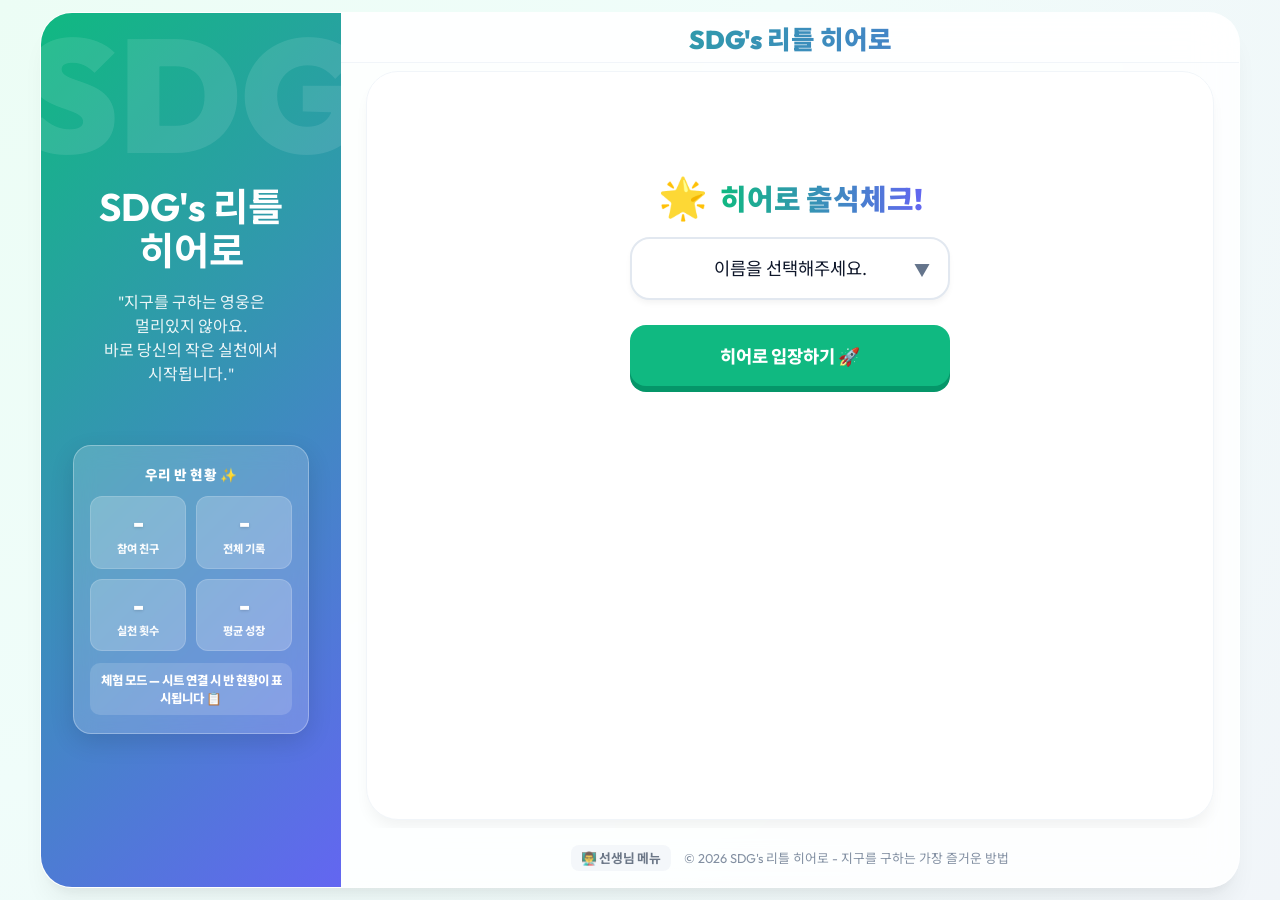
==== commit f71637f6: "Add files via upload" ====
--- a/index.html
+++ b/index.html
@@ -283,10 +283,7 @@
                 <p id="daily-chart-empty" style="text-align:center; color:var(--text-muted); font-size:0.78rem; padding:14px; display:none;">아직 날짜별 기록이 없어요.</p>
               </div>
 
-              <div class="card" style="background: linear-gradient(135deg, #ecfdf5, #f0f9ff); border: 1px solid rgba(16,185,129,0.2); padding: 14px 16px; margin-bottom: 10px;">
-                <p style="font-size: 0.82rem; color: #065f46; font-weight: 700; line-height: 1.5; margin-bottom: 8px;">📊 더 자세한 통계는 스프레드시트의 <b>"📊 대시보드"</b> 시트에서 확인하세요.</p>
-                <button class="btn btn-primary" style="width:100%; padding: 10px; font-size: 0.85rem;" onclick="openSpreadsheet()">📈 스프레드시트 대시보드 열기</button>
-              </div>
+
 
               <button class="btn btn-secondary" style="width:100%; padding: 10px; font-size: 0.85rem;" onclick="loadTeacherStats()">🔄 새로고침</button>
             </div>
@@ -335,14 +332,13 @@
                   <button onclick="saveSpreadsheetUrl()">저장</button>
                 </div>
                 <p class="config-hint">아래 '시트 열기' 버튼이 여는 주소입니다.</p>
-                <button class="btn btn-primary" style="margin-top: 8px; width: 100%; font-size: 0.85rem; padding: 10px;" onclick="openSpreadsheet()">📈 저장된 스프레드시트 열기</button>
               </div>
             </div>
 
             <!-- Student URL Section -->
             <div class="card" style="margin-bottom: 12px; background: linear-gradient(135deg, #f0fdf4, #ecfdf5); border: 1px solid #86efac;">
               <h3 style="font-size: 1rem; margin-bottom: 6px; color: #166534;">🔗 학생용 접속 주소</h3>
-              <p style="font-size: 0.78rem; color: #15803d; line-height: 1.5; margin-bottom: 10px;">이 주소를 학생들에게 공유하면, 학생이 링크로 들어올 때 우리 학급 데이터에 자동으로 연결됩니다.</p>
+              <p style="font-size: 0.78rem; color: #15803d; line-height: 1.5; margin-bottom: 10px;">이 주소를 학생들에게 공유하면, 학생이 링크로 들어올 때 우리 학급 데이터에 자동으로 연결되며, 학생 화면에는 선생님 메뉴가 보이지 않게 됩니다.</p>
               <div class="url-input-row">
                 <input id="student-url-display" type="text" readonly style="font-size: 0.68rem; background: #f8fafc; color: #334155; cursor: text;" placeholder="본부 URL을 먼저 저장해주세요.">
                 <button onclick="copyStudentUrl()">복사</button>
@@ -368,7 +364,7 @@
       </main>
 
       <footer style="padding: 20px; text-align: center; color: var(--text-muted); font-size: 0.8rem; opacity: 0.8;">
-        <span onclick="goToStep(6)" style="cursor: pointer; background: #f1f5f9; padding: 5px 10px; border-radius: 8px; margin-right: 10px; font-weight: bold; color: #475569;">👨‍🏫 선생님 메뉴</span>
+        <span id="teacher-menu-btn" onclick="goToStep(6)" style="cursor: pointer; background: #f1f5f9; padding: 5px 10px; border-radius: 8px; margin-right: 10px; font-weight: bold; color: #475569;">👨‍🏫 선생님 메뉴</span>
         &copy; 2026 SDG's 리틀 히어로 - 지구를 구하는 가장 즐거운 방법
       </footer>
     </div>
--- a/index.css
+++ b/index.css
@@ -523,10 +523,10 @@
 /* SDG Gallery & Item Buttons */
 .sdg-gallery {
   display: grid;
-  grid-template-columns: repeat(auto-fill, minmax(88px, 1fr));
-  gap: 8px;
+  grid-template-columns: repeat(6, 1fr);
+  gap: 6px;
   margin-bottom: 16px;
-  padding: 12px;
+  padding: 10px;
   background: #f8fafc;
   border-radius: var(--radius-md);
   box-shadow: inset 0 2px 4px 0 rgba(0,0,0,0.04);
@@ -536,11 +536,13 @@
   display: flex;
   flex-direction: column;
   align-items: center;
-  gap: 5px;
-  padding: 18px 8px 10px;
+  justify-content: center;
+  gap: 6px;
+  padding: 24px 4px 14px;
+  min-height: 128px;
   background: white;
   border: 2px solid #f1f5f9;
-  border-radius: 14px;
+  border-radius: 10px;
   cursor: pointer;
   transition: all 0.2s cubic-bezier(0.4, 0, 0.2, 1);
   box-shadow: 0 2px 4px rgba(0,0,0,0.05);
@@ -561,27 +563,27 @@
 
 .sdg-item .sdg-num {
   position: absolute;
-  top: 8px;
-  left: 8px;
-  font-size: 0.65rem;
+  top: 5px;
+  left: 5px;
+  font-size: 0.55rem;
   font-weight: 900;
   color: var(--sdg-color, var(--primary));
   background: color-mix(in srgb, var(--sdg-color, var(--primary)) 12%, white);
-  padding: 2px 6px;
-  border-radius: 6px;
-  letter-spacing: 0.5px;
+  padding: 1px 4px;
+  border-radius: 4px;
+  letter-spacing: 0.3px;
 }
 
 .sdg-item img {
   width: 100%;
-  max-width: 56px;
+  max-width: 70px;
   aspect-ratio: 1;
-  border-radius: 8px;
+  border-radius: 6px;
   transition: transform 0.2s;
 }
 
 .sdg-item .sdg-label {
-  font-size: 0.72rem;
+  font-size: 0.6rem;
   font-weight: 800;
   color: var(--text-main);
   text-align: center;
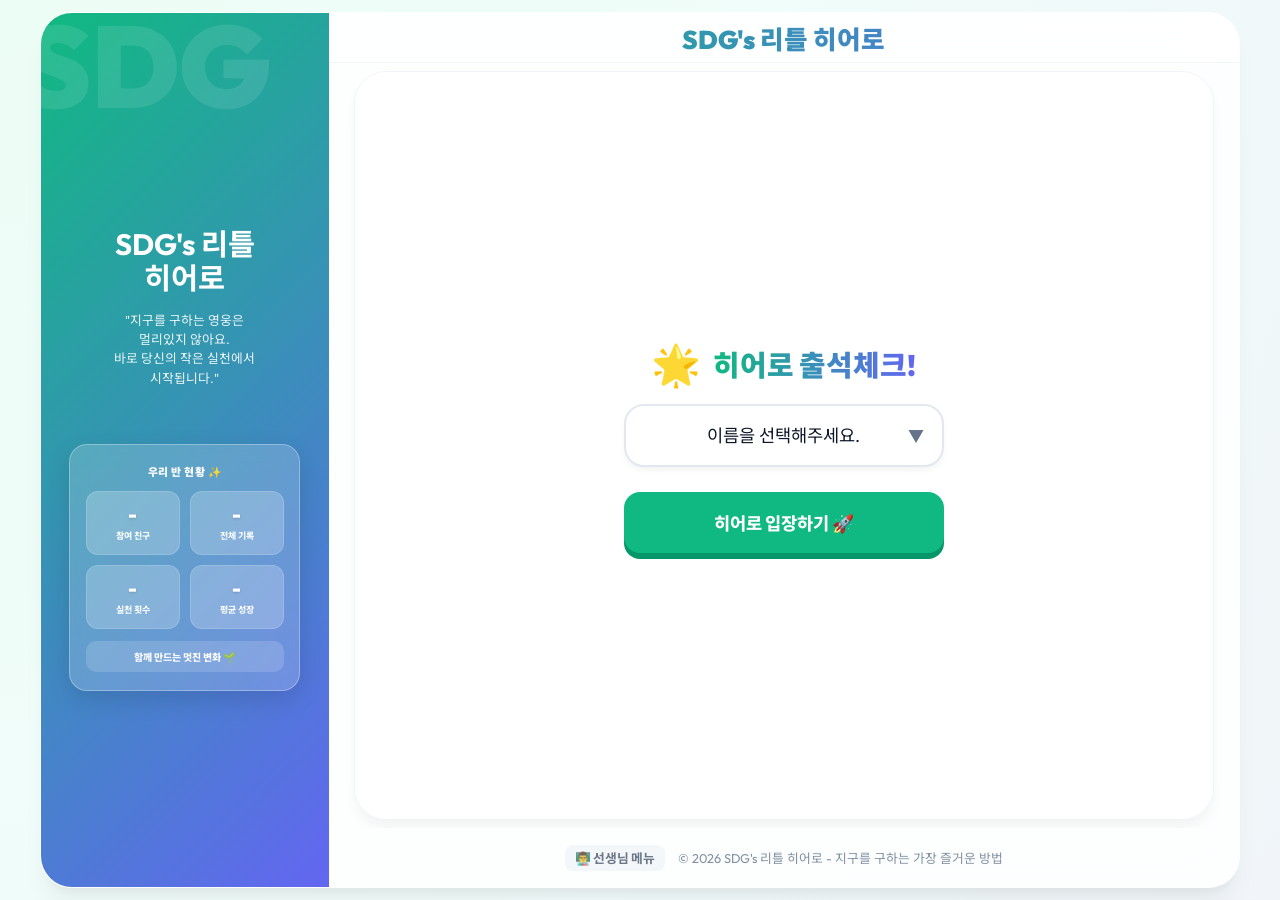
==== commit a1c9f6f9: "Add files via upload" ====
--- a/index.html
+++ b/index.html
@@ -4,15 +4,1206 @@
   <meta charset="UTF-8">
   <meta name="viewport" content="width=device-width, initial-scale=1.0">
   <title>SDG's 리틀 히어로 | 나의 지구 지키기 프로젝트</title>
-  <link rel="stylesheet" href="index.css">
+  <!-- ===== 스타일 (구 index.css 인라인) ===== -->
+  <style>
+/* 
+  SDG Little Hero - Premium 'Wowed' Design System (V2)
+  Target: 5th-6th Grade Students
+*/
+
+@import url('https://fonts.googleapis.com/css2?family=Outfit:wght@400;600;800&family=Noto+Sans+KR:wght@400;700;900&display=swap');
+
+:root {
+  --primary: #10b981; /* Emerald */
+  --secondary: #6366f1; /* Indigo */
+  --accent: #f59e0b; /* Amber */
+  --bg-main: #f8fafc;
+  --card-bg: rgba(255, 255, 255, 0.85);
+  --text-main: #0f172a;
+  --text-muted: #64748b;
+  --shadow-premium: 0 20px 25px -5px rgba(0, 0, 0, 0.05), 0 10px 10px -5px rgba(0, 0, 0, 0.04);
+  --radius-xl: 32px;
+  --radius-md: 16px;
+}
+
+* {
+  margin: 0;
+  padding: 0;
+  box-sizing: border-box;
+  font-family: 'Outfit', 'Noto Sans KR', sans-serif;
+  user-select: none;
+  -webkit-tap-highlight-color: transparent;
+}
+
+body {
+  min-height: 100vh;
+  min-height: 100dvh;
+  background: radial-gradient(circle at top left, #ecfdf5, #f0fdfa, #f1f5f9);
+  display: flex;
+  justify-content: center;
+  align-items: center; /* 카드를 뷰포트 세로 중앙에 배치 */
+  color: var(--text-main);
+  overflow-x: hidden;
+  padding: 16px 10px; /* 상하 여백 대칭 — 위로 쏠리지 않도록 */
+}
+
+/* App Container - Responsive & Fluid */
+.app-container {
+  width: 100%;
+  max-width: 480px; 
+  background: var(--card-bg);
+  backdrop-filter: blur(20px);
+  border: 1px solid rgba(255, 255, 255, 0.5);
+  box-shadow: var(--shadow-premium);
+  border-radius: var(--radius-xl);
+  height: calc(100vh - 32px); /* body 상하 padding(16px x 2) 제외 */
+  height: calc(100dvh - 32px);
+  max-height: 900px;
+  display: flex;
+  flex-direction: column;
+  overflow: hidden;
+  transition: all 0.5s cubic-bezier(0.4, 0, 0.2, 1);
+  position: relative; /* Added for absolute modal positioning */
+}
+
+/* 가로형(사이드 배너 + 좌우 배치)이 기본.
+   창이 작아져도 가로가 세로의 4/5 이상이면 가로형을 유지하고,
+   세로로 길쭉한 폰 화면에서만 세로형으로 떨어진다. */
+@media (min-width: 1024px), (min-width: 480px) and (min-aspect-ratio: 4/5) {
+  /* body를 정확히 뷰포트 높이로 고정해 페이지 레벨 스크롤 차단 */
+  body {
+    height: 100dvh;
+    min-height: unset;
+    overflow: hidden;
+    padding: 12px 16px; /* 모바일보다 여백 줄여 콘텐츠 공간 확보 */
+    align-items: center; /* 카드를 수직 중앙에 */
+  }
+
+  .app-container {
+    max-width: 1200px;
+    flex-direction: row;
+    height: calc(100dvh - 24px); /* body 상하 padding 합산 제외 */
+    max-height: none; /* 모바일의 900px 캡 해제 */
+  }
+
+  .side-banner {
+    display: flex !important;
+    /* 좁은 가로 화면에서는 배너가 함께 줄어야 본문이 눌리지 않는다 */
+    flex: 0 0 clamp(150px, 24%, 300px);
+    background: linear-gradient(135deg, var(--primary), var(--secondary));
+    color: white;
+    padding: clamp(12px, 2.4vw, 36px) clamp(8px, 2.2vw, 32px);
+    flex-direction: column;
+    justify-content: center;
+    align-items: center;
+    text-align: center;
+    position: relative;
+    overflow: hidden;
+  }
+
+  .side-banner::before {
+    content: "SDG";
+    position: absolute;
+    top: -20px;
+    left: -20px;
+    font-size: clamp(4rem, 9vw, 10rem);
+    font-weight: 900;
+    opacity: 0.1;
+    color: white;
+    pointer-events: none;
+  }
+
+  /* 내부 column 래퍼도 min-height 제약 */
+  .content-col {
+    min-height: 0;
+    flex: 1;
+  }
+
+  main {
+    flex: 1 !important;
+    min-height: 0 !important;
+  }
+
+  /* 랜드스케이프에서도 로그인은 세로 중앙 기준 */
+  #step-login {
+    padding: 24px !important;
+  }
+}
+
+/* 세로가 짧은 가로 화면(폰 가로 모드 등) — 세로 공간을 아끼도록 여백·글자 축소 */
+@media (max-height: 560px) {
+  header { padding: 4px 14px; }
+  header h1 { font-size: clamp(0.95rem, 2.2vw, 1.6rem); }
+  main { padding: 6px 12px; }
+  footer { padding: 8px !important; font-size: 0.7rem !important; }
+  .sidebar-stats { display: none; } /* 배너 높이가 부족하면 통계 박스는 생략 */
+}
+
+.side-banner {
+  display: none; /* 세로형(폰 세로)에서는 숨김 */
+}
+
+header {
+  padding: 6px 30px;
+  background: rgba(255, 255, 255, 0.6);
+  border-bottom: 1px solid #f1f5f9;
+  text-align: center;
+}
+
+header h1 {
+  font-size: 1.6rem;
+  font-weight: 900;
+  background: linear-gradient(to right, var(--primary), var(--secondary));
+  -webkit-background-clip: text;
+  background-clip: text;
+  -webkit-text-fill-color: transparent;
+}
+
+main {
+  flex: 1;
+  min-height: 0; /* flex 자식이 콘텐츠 크기로 팽창하지 않도록 강제 — 없으면 overflow:hidden에 잘림 */
+  padding: 8px 25px;
+  overflow-y: auto;
+  display: flex;           /* 각 단계를 세로 중앙에 놓기 위한 flex 컨테이너 */
+  flex-direction: column;
+  scroll-behavior: smooth;
+  /* Hide Scrollbar */
+  -ms-overflow-style: none; /* IE/Edge */
+  scrollbar-width: none;    /* Firefox */
+}
+main::-webkit-scrollbar {
+  display: none; /* Chrome, Safari, Opera */
+}
+
+/* 현재 단계(section)를 남는 공간의 세로 중앙에 배치.
+   justify-content:center 대신 margin:auto를 쓰는 이유 —
+   내용이 화면보다 길어졌을 때 위쪽이 잘려 스크롤이 안 되는 문제를 피하기 위함. */
+/* 선택자를 id로 잡는 이유 — .card의 margin-bottom:20px 보다 명시도가 높아야
+   auto 마진이 이겨서 위아래가 균등하게 나뉜다. */
+#app-main > section {
+  width: 100%;
+  flex-shrink: 0;      /* 내용이 길면 찌그러뜨리지 말고 스크롤되게 */
+  margin-top: auto;
+  margin-bottom: auto;
+}
+
+/* Premium Card Style */
+.card {
+  background: white;
+  padding: 24px;
+  border-radius: var(--radius-xl);
+  box-shadow: 0 10px 15px -3px rgba(0, 0, 0, 0.05);
+  margin-bottom: 20px;
+  border: 1px solid #f1f5f9;
+  animation: slideUp 0.6s ease-out;
+}
+
+/* Login Screen Stabilization */
+#step-login {
+  display: flex;
+  flex-direction: column !important;
+  justify-content: center !important; /* 로그인 내용을 카드 세로 중앙에 */
+  align-items: center !important;
+  padding: 24px !important;
+  min-height: 100% !important;
+  width: 100% !important;
+  margin: 0 !important;
+  text-align: center !important;
+}
+
+@keyframes slideUp {
+  from { opacity: 0; transform: translateY(10px); }
+  to { opacity: 1; transform: translateY(0); }
+}
+
+@keyframes bounce {
+  0%, 100% { transform: translateY(0); }
+  50% { transform: translateY(-15px); }
+}
+
+/* Input Fields */
+input[type="text"], input[type="date"], textarea, input[type="number"] {
+  width: 100%;
+  padding: 15px 20px;
+  border-radius: var(--radius-md);
+  border: 2px solid #f1f5f9;
+  font-size: 1rem;
+  background: #f8fafc;
+  transition: all 0.3s;
+  outline: none;
+}
+
+input:focus, textarea:focus, select:focus {
+  border-color: var(--primary);
+  background: white;
+  box-shadow: 0 0 0 4px rgba(16, 185, 129, 0.1);
+}
+
+select {
+  color: var(--text-main);
+  background-color: white;
+}
+
+/* Theme Selection Card V6 */
+.themes-grid {
+  display: flex;
+  flex-direction: column;
+  gap: 15px;
+}
+
+.theme-card {
+  background: white;
+  padding: 24px;
+  border-radius: var(--radius-xl);
+  cursor: pointer;
+  box-shadow: 0 4px 6px -1px rgba(0, 0, 0, 0.05);
+  transition: all 0.3s cubic-bezier(0.4, 0, 0.2, 1);
+  border: 1px solid #f1f5f9;
+  position: relative;
+  overflow: hidden;
+}
+
+.theme-card:hover {
+  transform: translateY(-5px);
+  box-shadow: var(--shadow-premium);
+}
+
+.theme-card.active {
+  background: #fff;
+  border-right: 2px solid var(--primary);
+  box-shadow: 0 10px 15px -3px rgba(16, 185, 129, 0.1);
+}
+
+.task-selection-list {
+  margin-top: 10px;
+  background: #f8fafc;
+  padding: 15px;
+  border-radius: var(--radius-md);
+  border: 1px solid #f1f5f9;
+  max-height: 250px;
+  overflow-y: auto;
+}
+
+.task-selection-list label {
+  transition: all 0.2s;
+  padding: 8px;
+  border-radius: 8px;
+}
+
+.task-selection-list label:hover {
+  background: white;
+  box-shadow: 0 2px 4px rgba(0,0,0,0.05);
+}
+
+.custom-task-box {
+  margin-top: 15px;
+  display: flex;
+  flex-direction: column;
+  gap: 8px;
+}
+
+/* Heart Rating Interaction */
+.heart-rating {
+  display: flex;
+  gap: 15px;
+  margin-top: 10px;
+}
+
+.heart-rating span {
+  transition: all 0.2s cubic-bezier(0.175, 0.885, 0.32, 1.275);
+  display: inline-block;
+}
+
+.heart-rating span:hover {
+  transform: scale(1.4) rotate(10deg);
+}
+
+/* Buttons */
+.btn {
+  width: 100%;
+  padding: 18px;
+  border-radius: var(--radius-md);
+  font-size: 1.1rem;
+  font-weight: 800;
+  border: none;
+  cursor: pointer;
+  transition: all 0.3s;
+  display: flex;
+  align-items: center;
+  justify-content: center;
+  gap: 10px;
+}
+
+.btn-primary {
+  background: var(--primary);
+  color: white;
+  box-shadow: 0 6px 0 #059669;
+}
+
+.btn-secondary {
+  background: var(--secondary);
+  color: white;
+  box-shadow: 0 6px 0 #4f46e5;
+}
+
+.btn:active {
+  transform: translateY(4px);
+  box-shadow: none;
+}
+
+/* Progress Dashboard */
+.progress-box {
+  background: linear-gradient(135deg, white, #f0fdfa);
+  padding: 15px 20px !important;
+  margin-bottom: 12px;
+}
+
+.progress-bar-bg {
+  width: 100%;
+  height: 12px;
+  background: #e2e8f0;
+  border-radius: 100px;
+  margin: 10px 0;
+  overflow: hidden;
+}
+
+.progress-bar-fill {
+  height: 100%;
+  width: 0%;
+  background: linear-gradient(90deg, var(--primary), #34d399);
+  border-radius: 100px;
+  transition: width 0.5s cubic-bezier(0.4, 0, 0.2, 1);
+  box-shadow: 0 0 8px rgba(16, 185, 129, 0.4);
+}
+
+/* Dashboard Specific Layout */
+#step-dashboard {
+  height: 100%;
+  display: flex;
+  flex-direction: column;
+  gap: 10px;
+}
+
+.mission-mini-card {
+  background: white;
+  padding: 12px 16px;
+  border-radius: var(--radius-md);
+  margin-bottom: 8px;
+  display: flex;
+  align-items: center;
+  gap: 12px;
+  box-shadow: 0 4px 6px -1px rgba(0, 0, 0, 0.03);
+  border: 1px solid #f1f5f9;
+  animation: slideUp 0.4s ease-out;
+}
+
+.heart-rating-mini {
+  display: flex;
+  gap: 4px;
+}
+
+.heart-rating-mini span {
+  font-size: 1.3rem;
+  cursor: pointer;
+  transition: transform 0.2s;
+  color: #e2e8f0;
+}
+
+.active-missions-area {
+  flex: 1;
+  overflow-y: auto; /* Just in case user adds > 10 items, but we aim for fixed */
+  padding-right: 5px;
+}
+
+/* Hide scrollbar for missions area */
+.active-missions-area {
+  -ms-overflow-style: none;
+  scrollbar-width: none;
+}
+.active-missions-area::-webkit-scrollbar {
+  display: none;
+}
+
+.reflection-box {
+  margin-top: auto;
+  border-radius: var(--radius-md) !important;
+  padding: 12px !important;
+  position: relative;
+}
+
+.reflection-box input[type="text"] {
+  width: 100%;
+  height: 38px;
+  font-size: 0.9rem;
+  padding: 8px 14px;
+  border: 2px solid #e2e8f0;
+  border-radius: 12px;
+  background: white;
+  color: var(--text-main);
+  font-family: inherit;
+  outline: none;
+  transition: border-color 0.2s;
+}
+.reflection-box input[type="text"]:focus {
+  border-color: var(--primary);
+}
+
+.history-button-wrap {
+  position: relative;
+  margin-top: 6px;
+}
+.save-status-inline {
+  position: absolute;
+  right: 12px;
+  top: 50%;
+  transform: translateY(-50%);
+  font-size: 0.7rem;
+  color: white;
+  background: rgba(15, 23, 42, 0.55);
+  font-weight: 700;
+  padding: 3px 8px;
+  border-radius: 8px;
+  pointer-events: none;
+  white-space: nowrap;
+  line-height: 1;
+}
+.save-status-inline:empty {
+  display: none;
+}
+
+/* SDG Intro - Hero & Feature Cards */
+.sdg-intro-hero {
+  background: linear-gradient(135deg, #ecfdf5, #f0f9ff);
+  padding: 18px 16px 16px;
+  border-radius: var(--radius-md);
+  margin-bottom: 14px;
+  text-align: center;
+  border: 1px solid rgba(16, 185, 129, 0.15);
+}
+.sdg-intro-emoji {
+  font-size: 2.6rem;
+  margin-bottom: 4px;
+  filter: drop-shadow(0 4px 8px rgba(0,0,0,0.12));
+  animation: floatGently 3s ease-in-out infinite;
+}
+@keyframes floatGently {
+  0%, 100% { transform: translateY(0); }
+  50% { transform: translateY(-6px); }
+}
+.sdg-intro-title {
+  font-size: 1.4rem;
+  font-weight: 900;
+  color: var(--primary);
+  margin-bottom: 8px;
+  line-height: 1.25;
+  word-break: keep-all;
+}
+.sdg-intro-tagline {
+  font-size: 0.88rem;
+  color: var(--text-main);
+  line-height: 1.5;
+  font-weight: 700;
+}
+.sdg-intro-tagline strong {
+  color: var(--primary);
+  font-weight: 900;
+}
+
+.sdg-intro-features {
+  display: flex;
+  flex-direction: column;
+  gap: 8px;
+  margin-bottom: 16px;
+}
+.sdg-intro-feature {
+  display: flex;
+  gap: 12px;
+  align-items: center;
+  background: white;
+  padding: 10px 14px;
+  border-radius: 12px;
+  border-left: 5px solid var(--accent-color, var(--primary));
+  box-shadow: 0 2px 6px rgba(0,0,0,0.04);
+  text-align: left;
+}
+.sdg-intro-feature .feature-icon {
+  font-size: 1.3rem;
+  flex-shrink: 0;
+  width: 38px;
+  height: 38px;
+  display: flex;
+  align-items: center;
+  justify-content: center;
+  background: color-mix(in srgb, var(--accent-color, var(--primary)) 14%, white);
+  border-radius: 10px;
+}
+.sdg-intro-feature .feature-text {
+  flex: 1;
+  min-width: 0;
+}
+.sdg-intro-feature h4 {
+  font-size: 0.9rem;
+  font-weight: 900;
+  color: var(--text-main);
+  margin-bottom: 2px;
+  line-height: 1.3;
+}
+.sdg-intro-feature p {
+  font-size: 0.75rem;
+  color: var(--text-muted);
+  line-height: 1.4;
+  font-weight: 500;
+  word-break: keep-all;
+}
+
+/* SDG Gallery & Item Buttons */
+/* SDG 마크 1칸 + 17개 목표 = 18칸을 6열 x 3줄로 고정 배치 */
+.sdg-gallery {
+  display: grid;
+  /* minmax(0,1fr) — 1fr의 기본 최소폭(min-content)이 글자 폭이라
+     좁은 화면에서 6열이 가로로 넘치는 것을 막는다 */
+  grid-template-columns: repeat(6, minmax(0, 1fr));
+  gap: clamp(3px, 0.7vw, 8px);
+  margin-bottom: 16px;
+  padding: clamp(6px, 1.1vw, 12px);
+  background: #f8fafc;
+  border-radius: var(--radius-md);
+  box-shadow: inset 0 2px 4px 0 rgba(0,0,0,0.04);
+}
+
+.sdg-item {
+  display: flex;
+  flex-direction: column;
+  align-items: center;
+  /* 6열이라 칸이 좁아지므로 화면 크기에 따라 여백·글자를 함께 줄인다 */
+  gap: clamp(2px, 0.5vw, 5px);
+  padding: clamp(10px, 1.4vw, 18px) clamp(2px, 0.6vw, 8px) clamp(5px, 0.8vw, 10px);
+  background: white;
+  border: 2px solid #f1f5f9;
+  border-radius: clamp(8px, 1vw, 14px);
+  cursor: pointer;
+  transition: all 0.2s cubic-bezier(0.4, 0, 0.2, 1);
+  box-shadow: 0 2px 4px rgba(0,0,0,0.05);
+  user-select: none;
+  position: relative;
+  overflow: hidden;
+}
+
+.sdg-item::before {
+  content: '';
+  position: absolute;
+  top: 0;
+  left: 0;
+  right: 0;
+  height: 5px;
+  background: var(--sdg-color, var(--primary));
+}
+
+.sdg-item .sdg-num {
+  position: absolute;
+  top: clamp(3px, 0.6vw, 8px);
+  left: clamp(3px, 0.6vw, 8px);
+  font-size: clamp(0.42rem, 0.9vw, 0.65rem);
+  font-weight: 900;
+  color: var(--sdg-color, var(--primary));
+  background: color-mix(in srgb, var(--sdg-color, var(--primary)) 12%, white);
+  padding: 1px clamp(2px, 0.5vw, 6px);
+  border-radius: 6px;
+  letter-spacing: 0.5px;
+}
+
+/* 좁은 화면에서는 번호 배지가 그림을 가려서 숨김 (타일 이미지에 번호가 이미 있음) */
+@media (max-width: 600px) {
+  .sdg-item .sdg-num { display: none; }
+}
+
+.sdg-item img,
+.sdg-item .sdg-wheel {
+  width: 100%;
+  max-width: 100%;   /* 6열 고정이므로 칸 너비가 크기를 결정 */
+  aspect-ratio: 1;
+  border-radius: 8px;
+  transition: transform 0.2s;
+}
+
+.sdg-item .sdg-label {
+  font-size: clamp(0.46rem, 1.1vw, 0.72rem);
+  font-weight: 800;
+  color: var(--text-main);
+  text-align: center;
+  word-break: keep-all;
+  overflow-wrap: anywhere; /* 낱말이 칸보다 길면 그때만 강제로 줄바꿈 */
+  line-height: 1.2;
+}
+
+/* 18칸 중 첫 칸 — SDG 마크. 목표가 아니므로 클릭 대상이 아니다. */
+.sdg-logo {
+  cursor: default;
+}
+.sdg-logo::before {
+  background: linear-gradient(to right,
+    #E5243B, #DDA63A, #4C9F38, #C5192D, #FF3A21, #26BDE2,
+    #FCC30B, #A21942, #FD6925, #DD1367, #FD9D24, #BF8B2E,
+    #3F7E44, #0A97D9, #56C02B, #00689D, #19486A);
+}
+.sdg-logo:hover {
+  transform: none;
+  border-color: #f1f5f9;
+  box-shadow: 0 2px 4px rgba(0,0,0,0.05);
+}
+.sdg-logo:hover .sdg-wheel { transform: none; }
+.sdg-logo:active { transform: none; background: white; }
+
+.sdg-item:hover {
+  transform: translateY(-4px);
+  border-color: var(--sdg-color, var(--primary));
+  box-shadow: 0 12px 18px -4px color-mix(in srgb, var(--sdg-color, var(--primary)) 25%, transparent);
+}
+.sdg-item:hover img {
+  transform: scale(1.05);
+}
+
+.sdg-item:active {
+  transform: scale(0.95);
+  background: color-mix(in srgb, var(--sdg-color, var(--primary)) 8%, white);
+}
+
+/* Sidebar Live Stats (desktop only) */
+.sidebar-stats {
+  width: 100%;
+  margin-top: clamp(10px, 2.6vw, 36px);
+  background: rgba(255,255,255,0.18);
+  border-radius: 18px;
+  padding: clamp(8px, 1.4vw, 18px) clamp(6px, 1.2vw, 16px);
+  backdrop-filter: blur(10px);
+  border: 1px solid rgba(255,255,255,0.3);
+  box-shadow: 0 8px 24px rgba(0,0,0,0.12);
+}
+.sidebar-stats-title {
+  font-size: clamp(0.6rem, 0.85vw, 0.85rem);
+  font-weight: 900;
+  color: white;
+  text-align: center;
+  margin-bottom: clamp(6px, 1vw, 12px);
+  letter-spacing: 0.5px;
+}
+.sidebar-stat-grid {
+  display: grid;
+  grid-template-columns: 1fr 1fr;
+  gap: clamp(4px, 0.8vw, 10px);
+  margin-bottom: clamp(6px, 1vw, 12px);
+}
+.sidebar-stat {
+  background: rgba(255,255,255,0.22);
+  padding: clamp(6px, 1vw, 12px) clamp(3px, 0.5vw, 6px);
+  border-radius: 12px;
+  text-align: center;
+  display: flex;
+  flex-direction: column;
+  border: 1px solid rgba(255,255,255,0.15);
+}
+.sb-num {
+  font-size: clamp(0.95rem, 1.5vw, 1.5rem);
+  font-weight: 900;
+  color: white;
+  line-height: 1.1;
+  text-shadow: 0 1px 3px rgba(0,0,0,0.15);
+}
+.sb-label {
+  font-size: clamp(0.5rem, 0.7vw, 0.7rem);
+  color: rgba(255,255,255,0.95);
+  font-weight: 800;
+  margin-top: 4px;
+}
+.sidebar-stats-msg {
+  font-size: clamp(0.55rem, 0.78vw, 0.78rem);
+  color: white;
+  font-weight: 800;
+  text-align: center;
+  padding: clamp(5px, 0.8vw, 8px) 6px;
+  background: rgba(255,255,255,0.15);
+  border-radius: 10px;
+}
+
+/* Teacher Mini Bar Chart */
+.hero-mini-row {
+  display: grid;
+  grid-template-columns: 70px 1fr 36px;
+  gap: 8px;
+  align-items: center;
+  margin-bottom: 6px;
+}
+.hero-mini-row:last-child { margin-bottom: 0; }
+.hero-mini-name {
+  font-size: 0.75rem;
+  font-weight: 800;
+  color: var(--text-main);
+  white-space: nowrap;
+  overflow: hidden;
+  text-overflow: ellipsis;
+}
+.hero-mini-track {
+  background: #f1f5f9;
+  height: 18px;
+  border-radius: 100px;
+  overflow: hidden;
+}
+.hero-mini-fill {
+  height: 100%;
+  background: linear-gradient(90deg, var(--primary), #34d399);
+  border-radius: 100px;
+  transition: width 0.6s cubic-bezier(0.4, 0, 0.2, 1);
+  min-width: 4px;
+}
+.hero-mini-val {
+  font-size: 0.72rem;
+  font-weight: 900;
+  color: var(--primary);
+  text-align: right;
+}
+
+/* Teacher Menu - Tabs */
+.teacher-tabs {
+  display: flex;
+  gap: 6px;
+  background: #f1f5f9;
+  padding: 4px;
+  border-radius: 14px;
+  margin-bottom: 14px;
+}
+.teacher-tab {
+  flex: 1;
+  padding: 9px 12px;
+  background: transparent;
+  border: none;
+  border-radius: 10px;
+  font-weight: 800;
+  font-size: 0.85rem;
+  color: var(--text-muted);
+  cursor: pointer;
+  transition: all 0.2s;
+  font-family: inherit;
+}
+.teacher-tab.active {
+  background: white;
+  color: var(--primary);
+  box-shadow: 0 2px 6px rgba(0,0,0,0.06);
+}
+
+/* Earth Impact Card */
+.earth-impact-card {
+  background: linear-gradient(135deg, #d1fae5, #a7f3d0, #6ee7b7);
+  padding: 18px 18px 16px;
+  border-radius: var(--radius-md);
+  margin-bottom: 12px;
+  box-shadow: 0 6px 12px -2px rgba(16, 185, 129, 0.25);
+}
+.earth-impact-header {
+  display: flex;
+  gap: 14px;
+  align-items: center;
+  margin-bottom: 12px;
+}
+.earth-emoji {
+  font-size: 2.6rem;
+  filter: drop-shadow(0 4px 6px rgba(0,0,0,0.12));
+  animation: floatGently 3s ease-in-out infinite;
+}
+.earth-impact-label {
+  font-size: 0.75rem;
+  color: #065f46;
+  font-weight: 800;
+  margin-bottom: 2px;
+}
+.earth-impact-score {
+  font-size: 1.8rem;
+  font-weight: 900;
+  color: #064e3b;
+  line-height: 1;
+}
+.earth-impact-bar-bg {
+  width: 100%;
+  height: 10px;
+  background: rgba(255,255,255,0.55);
+  border-radius: 100px;
+  overflow: hidden;
+  margin-bottom: 10px;
+}
+.earth-impact-bar-fill {
+  height: 100%;
+  width: 0%;
+  background: linear-gradient(90deg, #059669, #10b981);
+  border-radius: 100px;
+  transition: width 0.8s cubic-bezier(0.4, 0, 0.2, 1);
+}
+.earth-impact-msg {
+  font-size: 0.78rem;
+  color: #065f46;
+  font-weight: 700;
+  line-height: 1.4;
+  text-align: center;
+}
+
+/* Stats Summary */
+.stats-summary {
+  display: grid;
+  grid-template-columns: repeat(4, 1fr);
+  gap: 6px;
+  background: white;
+  padding: 12px 8px;
+  border-radius: 14px;
+  border: 1px solid #e2e8f0;
+  margin-bottom: 12px;
+}
+.summary-item {
+  display: flex;
+  flex-direction: column;
+  align-items: center;
+  text-align: center;
+}
+.summary-num {
+  font-size: 1.1rem;
+  font-weight: 900;
+  color: var(--secondary);
+  line-height: 1.1;
+}
+.summary-label {
+  font-size: 0.68rem;
+  color: var(--text-muted);
+  font-weight: 700;
+  margin-top: 2px;
+  word-break: keep-all;
+}
+
+/* Setup / Class Connection Card */
+.setup-card {
+  border: 2px solid #fde047 !important;
+  background: #fefce8 !important;
+  margin-bottom: 12px;
+}
+.setup-guide {
+  background: white;
+  border-radius: 12px;
+  padding: 10px 14px;
+  margin-bottom: 14px;
+  border: 1px solid #fde68a;
+}
+.setup-guide summary {
+  cursor: pointer;
+  font-weight: 800;
+  font-size: 0.85rem;
+  color: #92400e;
+  list-style: none;
+  display: flex;
+  align-items: center;
+  gap: 6px;
+}
+.setup-guide summary::before {
+  content: '▶';
+  font-size: 0.7rem;
+  color: #b45309;
+  transition: transform 0.2s;
+  display: inline-block;
+}
+.setup-guide[open] summary::before {
+  transform: rotate(90deg);
+}
+.setup-guide ol {
+  margin-top: 12px;
+  padding-left: 4px;
+  font-size: 0.78rem;
+  line-height: 1.55;
+  color: #78350f;
+  list-style: none;
+  counter-reset: setup-step;
+}
+.setup-guide ol li {
+  margin-bottom: 12px;
+  padding-left: 4px;
+}
+.setup-guide ol li:last-child {
+  margin-bottom: 0;
+}
+.setup-guide ol li b {
+  display: block;
+  color: #92400e;
+  font-weight: 900;
+  margin-bottom: 4px;
+  font-size: 0.82rem;
+}
+.setup-guide ol li i {
+  color: #b45309;
+  font-style: normal;
+  background: #fef3c7;
+  padding: 1px 5px;
+  border-radius: 4px;
+}
+
+.url-config {
+  margin-bottom: 12px;
+}
+.url-config:last-child {
+  margin-bottom: 0;
+}
+.url-config label {
+  display: block;
+  font-size: 0.82rem;
+  font-weight: 800;
+  color: var(--text-main);
+  margin-bottom: 6px;
+}
+.url-required {
+  font-size: 0.65rem;
+  color: #dc2626;
+  font-weight: 800;
+  margin-left: 4px;
+}
+.url-input-row {
+  display: flex;
+  gap: 6px;
+}
+.url-input-row input {
+  flex: 1;
+  padding: 8px 12px;
+  border: 2px solid #e2e8f0;
+  border-radius: 10px;
+  font-size: 0.72rem;
+  font-family: 'Outfit', monospace;
+  outline: none;
+  transition: border-color 0.2s;
+  min-width: 0;
+  background: white;
+}
+.url-input-row input:focus {
+  border-color: var(--primary);
+}
+.url-input-row button {
+  padding: 8px 14px;
+  background: var(--primary);
+  color: white;
+  border: none;
+  border-radius: 10px;
+  font-weight: 800;
+  font-size: 0.78rem;
+  cursor: pointer;
+  white-space: nowrap;
+  font-family: inherit;
+  box-shadow: 0 2px 4px rgba(16, 185, 129, 0.25);
+}
+.url-input-row button:hover {
+  background: #059669;
+}
+.config-hint {
+  font-size: 0.7rem;
+  color: var(--text-muted);
+  margin-top: 4px;
+  line-height: 1.4;
+  font-weight: 600;
+}
+.config-hint code {
+  background: white;
+  padding: 1px 4px;
+  border-radius: 4px;
+  border: 1px solid #fde68a;
+  color: #92400e;
+}
+.btn-link {
+  display: inline-block;
+  background: none;
+  border: none;
+  color: #b45309;
+  font-size: 0.7rem;
+  font-weight: 800;
+  cursor: pointer;
+  padding: 4px 0;
+  margin-top: 2px;
+  text-decoration: underline;
+  font-family: inherit;
+}
+.btn-link:hover {
+  color: #78350f;
+}
+
+/* Reset Mini Cards (side-by-side) */
+.reset-grid {
+  display: grid;
+  grid-template-columns: 1fr 1fr;
+  gap: 8px;
+  margin-bottom: 12px;
+}
+.reset-mini-card {
+  background: white;
+  border-radius: 14px;
+  padding: 12px;
+  display: flex;
+  flex-direction: column;
+  gap: 6px;
+  border: 2px solid;
+}
+.reset-mini-card h4 {
+  font-size: 0.85rem;
+  font-weight: 900;
+  margin: 0;
+}
+.reset-mini-card p {
+  font-size: 0.7rem;
+  line-height: 1.4;
+  margin: 0;
+  flex: 1;
+  word-break: keep-all;
+}
+.reset-mini-card button {
+  padding: 8px;
+  font-size: 0.78rem;
+  font-weight: 800;
+  border: none;
+  border-radius: 8px;
+  color: white;
+  cursor: pointer;
+  font-family: inherit;
+  margin-top: auto;
+}
+.reset-device {
+  border-color: #fda4af;
+  background: #fff1f2;
+}
+.reset-device h4 { color: #e11d48; }
+.reset-device p { color: #9f1239; }
+.reset-device button {
+  background: #e11d48;
+  box-shadow: 0 3px 0 #9f1239;
+}
+.reset-sheet {
+  border-color: #94a3b8;
+  background: #f8fafc;
+}
+.reset-sheet h4 { color: #475569; }
+.reset-sheet p { color: #64748b; }
+.reset-sheet button {
+  background: #475569;
+  box-shadow: 0 3px 0 #334155;
+}
+
+/* Daily Practice Chart (SVG line chart) */
+.daily-chart {
+  width: 100%;
+  min-height: 120px;
+  padding: 2px 0;
+}
+.daily-chart svg {
+  display: block;
+  width: 100%;
+  height: auto;
+}
+
+/* Custom Scrollbar hidden globally */
+* {
+  -ms-overflow-style: none;
+  scrollbar-width: none;
+}
+*::-webkit-scrollbar {
+  display: none;
+}
+/* Modal Styles V7 */
+.modal-backdrop {
+  position: absolute; /* Changed from fixed to absolute */
+  top: 0;
+  left: 0;
+  width: 100%;
+  height: 100%;
+  background: rgba(0, 0, 0, 0.4);
+  backdrop-filter: blur(8px);
+  display: none;
+  justify-content: center;
+  align-items: center;
+  z-index: 1000;
+  padding: 20px;
+  animation: fadeIn 0.3s;
+  border-radius: var(--radius-xl); /* Match container */
+}
+
+.modal-content {
+  background: white;
+  width: 92%;
+  max-width: 450px;
+  max-height: 95%; /* Increased to give more room */
+  overflow-y: auto;
+  border-radius: var(--radius-xl);
+  padding: 22px; /* Slightly reduced padding */
+  box-shadow: 0 25px 50px -12px rgba(0, 0, 0, 0.25);
+  position: relative;
+  animation: slideUp 0.4s cubic-bezier(0.4, 0, 0.2, 1);
+  /* Hide Scrollbar */
+  -ms-overflow-style: none;
+  scrollbar-width: none;
+}
+.modal-content::-webkit-scrollbar {
+  display: none;
+}
+
+.modal-close {
+  position: absolute;
+  top: 20px;
+  right: 20px;
+  background: #f1f5f9;
+  border: none;
+  width: 32px;
+  height: 32px;
+  border-radius: 50%;
+  cursor: pointer;
+  display: flex;
+  align-items: center;
+  justify-content: center;
+  font-weight: bold;
+  color: var(--text-muted);
+  transition: all 0.2s;
+}
+
+.modal-close:hover {
+  background: #e2e8f0;
+  color: var(--text-main);
+}
+
+.custom-task-textarea {
+  width: 100%;
+  height: 65px; /* Reduced from 100px to fit on one screen */
+  padding: 12px 15px;
+  border-radius: 16px;
+  border: 2px solid #e2e8f0;
+  font-size: 0.95rem;
+  margin-bottom: 10px;
+  resize: none;
+  transition: all 0.3s;
+}
+
+.custom-task-textarea:focus {
+  border-color: var(--primary);
+  background: #f0fdf4;
+}
+
+.task-option-btn {
+  transition: all 0.3s cubic-bezier(0.4, 0, 0.2, 1);
+}
+
+
+@keyframes fadeIn {
+  from { opacity: 0; }
+  to { opacity: 1; }
+}
+
+@keyframes slideUp {
+  from { opacity: 0; transform: translateY(30px) scale(0.95); }
+  to { opacity: 1; transform: translateY(0) scale(1); }
+}
+  </style>
   <!-- AOS for animations might be overkill, sticking to standard CSS for efficiency -->
 </head>
 <body>
   <div class="app-container">
     <!-- Landscape Mode Side Panel (Hidden on Mobile) -->
     <div class="side-banner">
-      <h1 style="font-size: 2.4rem; margin-top: 19px; margin-bottom: 16px; color: white; -webkit-text-fill-color: initial; line-height: 1.15;">SDG's 리틀<br>히어로</h1>
-      <p style="font-size: 1rem; opacity: 0.9; margin-bottom: 24px;">"지구를 구하는 영웅은<br>멀리있지 않아요.<br>바로 당신의 작은 실천에서<br>시작됩니다."</p>
+      <h1 style="font-size: clamp(1.05rem, 2.3vw, 2.4rem); margin-top: 19px; margin-bottom: clamp(6px, 1.2vw, 16px); color: white; -webkit-text-fill-color: initial; line-height: 1.15;">SDG's 리틀<br>히어로</h1>
+      <p style="font-size: clamp(0.6rem, 1vw, 1rem); opacity: 0.9; margin-bottom: clamp(8px, 1.8vw, 24px); line-height: 1.5;">"지구를 구하는 영웅은<br>멀리있지 않아요.<br>바로 당신의 작은 실천에서<br>시작됩니다."</p>
 
       <!-- Live Class Stats Sidebar -->
       <div class="sidebar-stats" id="sidebar-stats">
@@ -95,11 +1286,37 @@
         </section>
 
         <!-- STEP 1.5: SDG Gallery Items -->
-        <section id="step-sdg-gallery" class="card" style="display: none; padding-top: 0; margin-top: 0;">
+        <section id="step-sdg-gallery" class="card" style="display: none; padding-top: 0;">
           <h2 style="font-size: 1.35rem; color: var(--primary); margin-bottom: 4px; text-align: center;">17가지 약속 살펴보기 🌎</h2>
           <p style="text-align: center; color: var(--text-muted); margin-bottom: 12px; font-size: 0.8rem; font-weight: 700;">관심 있는 항목을 눌러 실천 미션을 정해보세요!</p>
 
           <div class="sdg-gallery">
+            <!-- 18칸 중 1번 칸: SDG 마크 (17색 휠 — 외부 이미지 없이 SVG로 직접 그림) -->
+            <div class="sdg-item sdg-logo" style="--sdg-color: #19486A;">
+              <svg class="sdg-wheel" viewBox="0 0 100 100" role="img" aria-label="지속가능발전목표 SDGs">
+                <g fill="none" stroke-width="15" transform="rotate(-90 50 50)">
+                  <circle cx="50" cy="50" r="38" stroke="#E5243B" stroke-dasharray="11.6 227.16" stroke-dashoffset="0"></circle>
+                  <circle cx="50" cy="50" r="38" stroke="#DDA63A" stroke-dasharray="11.6 227.16" stroke-dashoffset="-14.05"></circle>
+                  <circle cx="50" cy="50" r="38" stroke="#4C9F38" stroke-dasharray="11.6 227.16" stroke-dashoffset="-28.09"></circle>
+                  <circle cx="50" cy="50" r="38" stroke="#C5192D" stroke-dasharray="11.6 227.16" stroke-dashoffset="-42.13"></circle>
+                  <circle cx="50" cy="50" r="38" stroke="#FF3A21" stroke-dasharray="11.6 227.16" stroke-dashoffset="-56.18"></circle>
+                  <circle cx="50" cy="50" r="38" stroke="#26BDE2" stroke-dasharray="11.6 227.16" stroke-dashoffset="-70.22"></circle>
+                  <circle cx="50" cy="50" r="38" stroke="#FCC30B" stroke-dasharray="11.6 227.16" stroke-dashoffset="-84.27"></circle>
+                  <circle cx="50" cy="50" r="38" stroke="#A21942" stroke-dasharray="11.6 227.16" stroke-dashoffset="-98.31"></circle>
+                  <circle cx="50" cy="50" r="38" stroke="#FD6925" stroke-dasharray="11.6 227.16" stroke-dashoffset="-112.36"></circle>
+                  <circle cx="50" cy="50" r="38" stroke="#DD1367" stroke-dasharray="11.6 227.16" stroke-dashoffset="-126.40"></circle>
+                  <circle cx="50" cy="50" r="38" stroke="#FD9D24" stroke-dasharray="11.6 227.16" stroke-dashoffset="-140.45"></circle>
+                  <circle cx="50" cy="50" r="38" stroke="#BF8B2E" stroke-dasharray="11.6 227.16" stroke-dashoffset="-154.49"></circle>
+                  <circle cx="50" cy="50" r="38" stroke="#3F7E44" stroke-dasharray="11.6 227.16" stroke-dashoffset="-168.54"></circle>
+                  <circle cx="50" cy="50" r="38" stroke="#0A97D9" stroke-dasharray="11.6 227.16" stroke-dashoffset="-182.58"></circle>
+                  <circle cx="50" cy="50" r="38" stroke="#56C02B" stroke-dasharray="11.6 227.16" stroke-dashoffset="-196.63"></circle>
+                  <circle cx="50" cy="50" r="38" stroke="#00689D" stroke-dasharray="11.6 227.16" stroke-dashoffset="-210.67"></circle>
+                  <circle cx="50" cy="50" r="38" stroke="#19486A" stroke-dasharray="11.6 227.16" stroke-dashoffset="-224.72"></circle>
+                </g>
+                <text x="50" y="50" text-anchor="middle" dominant-baseline="central" font-size="21" font-weight="900" fill="#1e293b">SDGs</text>
+              </svg>
+              <span class="sdg-label">지속가능<br>발전목표</span>
+            </div>
             <div class="sdg-item" style="--sdg-color: #E5243B;" onclick="openMissionPicker(1)"><span class="sdg-num">01</span><img src="https://www.un.org/sustainabledevelopment/wp-content/uploads/2019/08/E-Goal-01-1024x1024.png"><span class="sdg-label">빈곤 퇴치</span></div>
             <div class="sdg-item" style="--sdg-color: #DDA63A;" onclick="openMissionPicker(2)"><span class="sdg-num">02</span><img src="https://www.un.org/sustainabledevelopment/wp-content/uploads/2019/08/E-Goal-02-1024x1024.png"><span class="sdg-label">기아 종식</span></div>
             <div class="sdg-item" style="--sdg-color: #4C9F38;" onclick="openMissionPicker(3)"><span class="sdg-num">03</span><img src="https://www.un.org/sustainabledevelopment/wp-content/uploads/2019/08/E-Goal-03-1024x1024.png"><span class="sdg-label">건강과 웰빙</span></div>
@@ -283,7 +1500,10 @@
                 <p id="daily-chart-empty" style="text-align:center; color:var(--text-muted); font-size:0.78rem; padding:14px; display:none;">아직 날짜별 기록이 없어요.</p>
               </div>
 
-
+              <div class="card" style="background: linear-gradient(135deg, #ecfdf5, #f0f9ff); border: 1px solid rgba(16,185,129,0.2); padding: 14px 16px; margin-bottom: 10px;">
+                <p style="font-size: 0.82rem; color: #065f46; font-weight: 700; line-height: 1.5; margin-bottom: 8px;">📊 더 자세한 통계는 스프레드시트의 <b>"📊 대시보드"</b> 시트에서 확인하세요.</p>
+                <button class="btn btn-primary" style="width:100%; padding: 10px; font-size: 0.85rem;" onclick="openSpreadsheet()">📈 스프레드시트 대시보드 열기</button>
+              </div>
 
               <button class="btn btn-secondary" style="width:100%; padding: 10px; font-size: 0.85rem;" onclick="loadTeacherStats()">🔄 새로고침</button>
             </div>
@@ -332,6 +1552,7 @@
                   <button onclick="saveSpreadsheetUrl()">저장</button>
                 </div>
                 <p class="config-hint">아래 '시트 열기' 버튼이 여는 주소입니다.</p>
+                <button class="btn btn-primary" style="margin-top: 8px; width: 100%; font-size: 0.85rem; padding: 10px;" onclick="openSpreadsheet()">📈 저장된 스프레드시트 열기</button>
               </div>
             </div>
 
@@ -390,7 +1611,1251 @@
   <!-- Custom Toast Notification -->
   <div id="toast" style="position: fixed; bottom: 30px; left: 50%; transform: translateX(-50%); background: rgba(0,0,0,0.8); color: white; padding: 12px 25px; border-radius: 50px; font-size: 0.9rem; z-index: 10000; display: none; animation: fadeIn 0.3s, fadeOut 0.3s 2.7s;"></div>
 
-  <script src="https://cdn.jsdelivr.net/npm/canvas-confetti@1.5.1/dist/confetti.browser.min.js"></script>
-  <script src="script.js"></script>
+  <!-- ===== 스크립트 (구 script.js 인라인) ===== -->
+  <script>
+/* 
+  SDG's 리틀 히어로 - Logic V6 (Heart Rating & Custom Tasks)
+*/
+
+const APP_STATE = {
+  heroName: '',
+  selectedMissions: [], // [ { themeId, taskId, taskText } ]
+  startDate: '',
+  endDate: '',
+  myGoal: '',
+  progress: 0,
+  currentStep: 0,
+  history: [],
+  gasUrl: '',
+  sheetConnected: false
+};
+
+const THEME_DETAILS = {
+  1: { title: "빈곤 퇴치", icon: "💰", color: "#e5243b", tasks: ["안 쓰는 물건 기부하기", "용돈 아껴 쓰기", "어려운 이웃에게 응원 편지 쓰기"] },
+  2: { title: "기아 종식", icon: "🍱", color: "#dda63a", tasks: ["음식 남기지 않고 다 먹기", "골고루 먹기", "우리 농산물 사랑하기"] },
+  3: { title: "건강과 웰빙", icon: "🏃", color: "#4c9f38", tasks: ["매일 30분 운동하기", "손 씻기 잘하기", "일찍 자고 일찍 일어나기"] },
+  4: { title: "양질의 교육", icon: "📚", color: "#c5192d", tasks: ["매일 책 한 권 읽기", "수업 시간에 집중하기", "친구와 지식 나누기"] },
+  5: { title: "성평등", icon: "⚖️", color: "#ff3a21", tasks: ["편견 없는 말 사용하기", "집안일 스스로 돕기", "친구의 개성 존중하기"] },
+  6: { title: "깨끗한 물과 위생", icon: "💧", color: "#26bde2", tasks: ["양치할 때 컵 사용하기", "물 아껴 쓰기", "샴푸 적게 쓰기"] },
+  7: { title: "모두를 위한 에너지", icon: "💡", color: "#fcc30b", tasks: ["안 쓰는 전등 끄기", "TV 시청 시간 줄이기", "계단 이용하기"] },
+  8: { title: "양질의 일자리", icon: "📈", color: "#a21942", tasks: ["꿈을 향해 노력하기", "정직한 생활 하기", "직업 체험 해보기"] },
+  9: { title: "산업·혁신·인프라", icon: "🏗️", color: "#fd6925", tasks: ["새로운 발명 아이디어 내기", "대중교통 이용하기", "인터넷 예절 지키기"] },
+  10: { title: "불평등 완화", icon: "🤝", color: "#dd1367", tasks: ["차별하는 말 하지 않기", "친구에게 먼저 다가가기", "도움 필요한 친구 돕기"] },
+  11: { title: "지속가능한 도시", icon: "🏘️", color: "#fd9d24", tasks: ["동네 쓰레기 줍기", "자전거 이용하기", "우리 동네 식물 가꾸기"] },
+  12: { title: "책임감 있는 소비", icon: "♻️", color: "#bf8b2e", tasks: ["분리배출 철저히 하기", "일회용품 사용 줄이기", "물건 아껴 쓰기"] },
+  13: { title: "기후 위기 대응", icon: "🌡️", color: "#3f7e44", tasks: ["기온 변화에 관심 갖기", "냉방/난방 줄이기", "환경 일기 쓰기"] },
+  14: { title: "해양생태계 보전", icon: "🌊", color: "#0a97d9", tasks: ["해변가 쓰레기 줍기", "미세 플라스틱 줄이기", "바다 동물 보호하기"] },
+  15: { title: "육상생태계 보전", icon: "🌳", color: "#56c02b", tasks: ["나무와 꽃 가꾸기", "숲속 생물 보호하기", "종이 아껴 쓰기"] },
+  16: { title: "평화·정의·제도", icon: "🕊️", color: "#00689d", tasks: ["친구와 싸우지 않기", "규칙 잘 지키기", "나쁜 말 사용하지 않기"] },
+  17: { title: "지구촌 협력", icon: "🌍", color: "#19486a", tasks: ["세계 친구들에게 관심 갖기", "환경 캠페인 참여하기", "함께 목표 실천하기"] }
+};
+
+// Ratings [themeId-taskIndex] = score (1-5)
+let DAILY_RATINGS = {};
+
+let STEPS = {};
+
+// ── 시트 연동 여부 판별 ──
+function isSheetConnected() {
+  return APP_STATE.gasUrl &&
+         APP_STATE.gasUrl.startsWith('https://script.google.com/') &&
+         APP_STATE.gasUrl !== 'PASTE_YOUR_GAS_WEB_APP_URL_HERE';
+}
+
+window.onload = () => {
+  try {
+    // Initialize STEPS inside onload to ensure elements exist
+    STEPS = {
+      0: document.getElementById('step-login'),
+      1: document.getElementById('step-sdg-intro'),
+      '1.5': document.getElementById('step-sdg-gallery'),
+      2: document.getElementById('step-summary'),
+      '2.5': document.getElementById('step-vision'),
+      3: document.getElementById('step-dashboard'),
+      4: document.getElementById('step-history'),
+      5: document.getElementById('step-success'),
+      6: document.getElementById('step-teacher')
+    };
+
+    // Check for saved state (but don't auto-redirect to Step 3, let them pick name)
+    const codeGasUrl = APP_STATE.gasUrl;
+    const savedState = localStorage.getItem('sdg_hero_v6');
+    if (savedState) {
+      try {
+        const parsed = JSON.parse(savedState);
+        Object.assign(APP_STATE, parsed);
+        // Pre-select the name if it exists in APP_STATE (will be applied once list loads)
+      } catch (e) {
+        localStorage.removeItem('sdg_hero_v6');
+      }
+    }
+    // gasUrl priority: #c= 해시(학생 링크) > localStorage(선생님 기기) > script.js 기본값
+    // 구형 ?gas= 링크도 하위 호환으로 지원
+    const hashGasUrl = new URLSearchParams(location.hash.replace(/^#/, '')).get('c');
+    const queryGasUrl = new URLSearchParams(location.search).get('gas');
+    const isStudentLink = !!(hashGasUrl || queryGasUrl);
+    const customGasUrl = localStorage.getItem('sdg_gas_url');
+    APP_STATE.gasUrl = (hashGasUrl || (queryGasUrl ? decodeURIComponent(queryGasUrl) : null))
+                       || customGasUrl || codeGasUrl;
+
+    // 학생용 링크로 접속한 경우 선생님 메뉴 숨김
+    if (isStudentLink) {
+      const btn = document.getElementById('teacher-menu-btn');
+      if (btn) btn.style.display = 'none';
+    }
+
+    // Set default dates
+    const today = new Date().toISOString().split('T')[0];
+    const nextWeek = new Date(Date.now() + 7 * 24 * 60 * 60 * 1000).toISOString().split('T')[0];
+    if (document.getElementById('start-date')) document.getElementById('start-date').value = today;
+    if (document.getElementById('end-date')) document.getElementById('end-date').value = nextWeek;
+
+    // Start at Login
+    goToStep(0);
+    loadStudentList();
+    renderThemesSelection();
+    loadSidebarStats();
+    setInterval(loadSidebarStats, 120000); // refresh every 2 min
+  } catch (e) {
+    console.error("Initialization error:", e);
+    // If something crashes, try to at least show the login screen
+    if (typeof goToStep === 'function') goToStep(0);
+  }
+};
+
+let CURRENT_PICKER_THEME = null;
+
+function openMissionPicker(themeId) {
+  const modal = document.getElementById('mission-picker-modal');
+  const title = document.getElementById('picker-title');
+  const taskContainer = document.getElementById('picker-tasks');
+  const theme = THEME_DETAILS[themeId];
+
+  if (!theme) return;
+
+  CURRENT_PICKER_THEME = themeId;
+  modal.style.display = 'flex';
+
+  const count = APP_STATE.selectedMissions.length;
+  title.innerText = `${theme.icon} ${theme.title} (${count}/3)`;
+  title.style.color = theme.color;
+
+  // Inject task buttons
+  taskContainer.innerHTML = theme.tasks.map((task, idx) => {
+    const isSelected = APP_STATE.selectedMissions.some(m => m.taskText === task);
+    const bgStyle = isSelected ? 'background: #dcfce7; border-color: #22c55e;' : `background: white; border: 2px solid ${theme.color}44;`;
+    const textPrefix = isSelected ? '✅ ' : '';
+
+    return `
+      <button class="btn task-option-btn" style="${bgStyle} color: var(--text-main); text-align: left; padding: 12px 15px; font-size: 0.95rem; margin-bottom: 5px; width: 100%; box-shadow: 0 4px 0 ${isSelected ? '#22c55e22' : theme.color + '22'};" onclick="selectTask(${themeId}, '${task}')">
+        ${textPrefix}${idx + 1}. ${task}
+      </button>
+    `;
+  }).join('');
+
+  // Clear custom input
+  document.getElementById('custom-task-input').value = '';
+}
+
+function closeMissionPicker(event) {
+  // If event is provided, only close if clicking the backdrop
+  if (event && event.target !== document.getElementById('mission-picker-modal')) return;
+  document.getElementById('mission-picker-modal').style.display = 'none';
+}
+
+function selectTask(themeId, taskText) {
+  // Check limit (max 3)
+  if (APP_STATE.selectedMissions.length >= 3) {
+    showToast("이미 3개의 미션을 모두 선택하셨습니다! 😊");
+    return;
+  }
+
+  // Check if already selected
+  const isAlreadySelected = APP_STATE.selectedMissions.some(m => m.taskText === taskText);
+  if (isAlreadySelected) {
+    showToast("이미 선택한 미션입니다! 😊");
+    return;
+  }
+
+  APP_STATE.selectedMissions.push({ themeId, taskText });
+  saveState();
+
+  const currentCount = APP_STATE.selectedMissions.length;
+  showToast(`미션이 추가되었습니다! (${currentCount}/3) ✨`);
+
+  // Show the next button on the MAIN screen
+  const mainNextBtn = document.getElementById('btn-next-step');
+  if (mainNextBtn) mainNextBtn.style.display = 'block';
+
+  // Always close picker immediately on selection as requested
+  setTimeout(() => {
+    closeMissionPicker();
+    // If it was the 3rd one, auto-advance to summary
+    if (currentCount === 3) goToStep(2);
+  }, 400);
+}
+
+function addCustomTask(themeId) {
+  let input, targetTheme;
+
+  // Case 1: Called from the Modal (no themeId passed)
+  if (themeId === undefined || themeId === null || typeof themeId === 'object') {
+    input = document.getElementById('custom-task-input');
+    targetTheme = CURRENT_PICKER_THEME;
+  }
+  // Case 2: Called from somewhere else with a themeId
+  else {
+    input = document.getElementById(`add-task-input-${themeId}`);
+    targetTheme = themeId;
+  }
+
+  const text = input ? input.value.trim() : '';
+  if (!text || !targetTheme) return;
+
+  if (APP_STATE.selectedMissions.length >= 3) {
+    showToast("이미 3개의 미션을 모두 선택하셨습니다! 😊");
+    return;
+  }
+
+  APP_STATE.selectedMissions.push({ themeId: targetTheme, taskText: text });
+  saveState();
+
+  const currentCount = APP_STATE.selectedMissions.length;
+  showToast(`나만의 미션이 추가되었습니다! (${currentCount}/3) ✨`);
+
+  // Show the next button on the MAIN screen
+  const mainNextBtn = document.getElementById('btn-next-step');
+  if (mainNextBtn) mainNextBtn.style.display = 'block';
+
+  // Always close picker
+  closeMissionPicker();
+
+  // If it's the 3rd one, go to summary
+  if (currentCount === 3) {
+    setTimeout(() => goToStep(2), 500);
+  }
+
+  if (input) input.value = '';
+  if (themeId && typeof themeId !== 'object') renderThemesSelection();
+}
+
+function updateMissionSummary() {
+  const list = document.getElementById('summary-list');
+  const nextBtn = document.getElementById('btn-next-step');
+  const countSpan = document.getElementById('mission-count');
+
+  const count = APP_STATE.selectedMissions.length;
+  if (countSpan) countSpan.innerText = `${count} / 3`;
+
+  if (count === 0) {
+    list.innerHTML = '<li style="color: #94a3b8; text-align: center; padding: 20px;">아직 선택한 미션이 없습니다.<br>위의 아이콘을 눌러 미션을 골라보세요!</li>';
+    nextBtn.style.display = 'none';
+    return;
+  }
+
+  list.innerHTML = APP_STATE.selectedMissions.map((m, idx) => `
+    <li style="margin-bottom: 12px; display: flex; justify-content: space-between; align-items: center; background: #fff; padding: 15px 20px; border-radius: 16px; box-shadow: 0 4px 6px -1px rgba(0,0,0,0.05); border: 1px solid #f1f5f9;">
+      <div style="display: flex; flex-direction: column;">
+        <span style="font-size: 0.75rem; color: var(--text-muted); margin-bottom: 2px;">${THEME_DETAILS[m.themeId] ? THEME_DETAILS[m.themeId].icon + ' ' + THEME_DETAILS[m.themeId].title : '✨ 미션'}</span>
+        <span style="font-weight: 800; color: var(--text-main); font-size: 1rem;">${m.taskText}</span>
+      </div>
+      <button onclick="removeMission(${idx})" style="background: #fee2e2; border: none; color: #ef4444; font-size: 0.8rem; padding: 6px 12px; border-radius: 10px; cursor: pointer; font-weight: 800; transition: all 0.2s;">삭제</button>
+    </li>
+  `).join('');
+
+  nextBtn.style.display = 'block';
+  saveState();
+}
+
+function removeMission(index) {
+  APP_STATE.selectedMissions.splice(index, 1);
+  updateMissionSummary();
+}
+
+function resetMissionSelection() {
+  // 이미 저장된 활동 기록이 있으면 확인 후 진행
+  const hKey = 'sdg_history_' + APP_STATE.heroName;
+  const history = JSON.parse(localStorage.getItem(hKey) || '[]');
+  if (history.length > 0) {
+    if (!confirm('이미 활동 기록이 있습니다.\n미션을 다시 선택하면 기존 미션 구성이 변경됩니다.\n계속할까요?')) return;
+  }
+
+  // 선택 초기화
+  APP_STATE.selectedMissions = [];
+  saveState();
+
+  // 갤러리의 "선택한 미션 확인하기" 버튼 다시 숨김
+  const nextBtn = document.getElementById('btn-next-step');
+  if (nextBtn) nextBtn.style.display = 'none';
+
+  goToStep(1.5);
+}
+
+function handleLogin() {
+  const nameSelect = document.getElementById('hero-name');
+  const name = nameSelect.value;
+
+  if (!name) {
+    showToast("이름을 선택해주세요! 👋");
+    return;
+  }
+
+  // Load student-specific config if exists
+  const configKey = 'sdg_hero_config_' + name;
+  const savedConfig = localStorage.getItem(configKey);
+
+  if (savedConfig) {
+    try {
+      const parsed = JSON.parse(savedConfig);
+      // Explicitly reset APP_STATE and then apply parsed data
+      APP_STATE.selectedMissions = parsed.selectedMissions || [];
+      APP_STATE.startDate = parsed.startDate || '';
+      APP_STATE.endDate = parsed.endDate || '';
+      APP_STATE.myGoal = parsed.myGoal || '';
+      APP_STATE.progress = parsed.progress || 0;
+    } catch (e) {
+      console.error("Config parse error for", name, e);
+    }
+  } else {
+    // Fresh start for a new student or one with no saved config
+    APP_STATE.selectedMissions = [];
+    APP_STATE.startDate = '';
+    APP_STATE.endDate = '';
+    APP_STATE.myGoal = '';
+    APP_STATE.progress = 0;
+  }
+
+  APP_STATE.heroName = name;
+  saveState();
+
+  // Transition effect
+  const btn = document.querySelector('#step-login .btn');
+  const loader = document.getElementById('login-loader');
+  if (btn) btn.disabled = true;
+  if (loader) loader.style.display = 'block';
+
+  setTimeout(() => {
+    // Reset loader/button state
+    if (btn) btn.disabled = false;
+    if (loader) loader.style.display = 'none';
+
+    // Date Logic for Redirection
+    const today = new Date();
+    today.setHours(0, 0, 0, 0);
+
+    let isChallengeActive = false;
+    if (APP_STATE.endDate && APP_STATE.selectedMissions.length > 0) {
+      const end = new Date(APP_STATE.endDate);
+      end.setHours(0, 0, 0, 0);
+      if (today <= end) isChallengeActive = true;
+    }
+
+    if (isChallengeActive) {
+      // 챌린지 진행 중 → 대시보드
+      goToStep(3);
+      showToast(`${name} 히어로, 어서오세요! 오늘의 성장을 기록해볼까요? ✨`);
+    } else if (APP_STATE.selectedMissions.length > 0) {
+      // 미션은 선택됐지만 기간 미설정 또는 만료 → 요약 화면에서 기간 재설정
+      goToStep(2);
+      showToast(`${name} 히어로, 챌린지 기간을 확인하고 시작해보세요! 📅`);
+    } else {
+      // 미션 미선택 → 처음부터 시작
+      goToStep(1);
+    }
+  }, 800);
+}
+
+function renderDefaultStudents(select) {
+  const options = Array.from({ length: 30 }, (_, i) =>
+    `<option value="학생${i + 1}">${i + 1}. 학생${i + 1}</option>`
+  ).join('');
+  select.innerHTML = '<option value="">이름을 선택해주세요.</option>' + options;
+  select.value = '';
+}
+
+function escapeHtml(str) {
+  return String(str).replace(/[<>&"']/g, c =>
+    ({ '<': '&lt;', '>': '&gt;', '&': '&amp;', '"': '&quot;', "'": '&#39;' }[c]));
+}
+
+/*
+  시트 응답 한 칸을 { num, name } 으로 정규화한다.
+  배포된 Apps Script 버전에 따라 students가 문자열 배열일 수도,
+  객체 배열일 수도 있어서 두 경우를 모두 받아야 한다.
+  (객체를 그대로 문자열로 쓰면 "[object Object]" 가 표시됨)
+*/
+function normalizeStudent(entry, index) {
+  if (entry === null || entry === undefined) return null;
+
+  if (typeof entry === 'string' || typeof entry === 'number') {
+    const name = String(entry).trim();
+    return name ? { num: '', name: name } : null;
+  }
+
+  if (typeof entry === 'object') {
+    const rawName = entry.name || entry['이름'] || entry.studentName || entry['학생'] || '';
+    const rawNum = entry.num || entry['번호'] || entry.no || '';
+    if (typeof rawName === 'object') return null; // 중첩 객체 → 이름으로 쓸 수 없음
+    const name = String(rawName).trim();
+    if (!name) return null;
+    const num = (typeof rawNum === 'object') ? '' : String(rawNum).trim();
+    return { num: num, name: name };
+  }
+
+  return null;
+}
+
+async function loadStudentList() {
+  const select = document.getElementById('hero-name');
+  if (!select) return;
+
+  if (!isSheetConnected()) {
+    APP_STATE.sheetConnected = false;
+    renderDefaultStudents(select);
+    return;
+  }
+
+  try {
+    select.innerHTML = '<option value="">명단 불러오는 중... 📡</option>';
+
+    const response = await fetch(APP_STATE.gasUrl + '?action=getStudents');
+    if (!response.ok) throw new Error('HTTP ' + response.status);
+
+    const data = await response.json();
+
+    // studentList(신) → students(구) 순으로 보고, 어떤 모양이 오든 정규화한다
+    const raw = (Array.isArray(data.studentList) && data.studentList.length)
+      ? data.studentList
+      : (Array.isArray(data.students) ? data.students : []);
+    const list = raw.map(normalizeStudent).filter(s => s !== null);
+
+    if (list.length > 0) {
+      APP_STATE.sheetConnected = true;
+      select.innerHTML = '<option value="">이름을 선택해주세요.</option>' +
+        list.map(s => {
+          const label = escapeHtml(s.num ? `${s.num}. ${s.name}` : s.name);
+          return `<option value="${label}">${label}</option>`;
+        }).join('');
+      select.value = '';
+    } else {
+      // 시트는 연결됐지만 쓸 수 있는 이름이 없음 → 기본 명단으로 대체
+      APP_STATE.sheetConnected = false;
+      renderDefaultStudents(select);
+      showToast('시트에 이름이 없어 기본 명단(학생1~30)으로 표시합니다.');
+    }
+  } catch (err) {
+    console.error("Student load error:", err);
+    APP_STATE.sheetConnected = false;
+    renderDefaultStudents(select);
+    showToast('시트 연결 실패 — 기본 명단(학생1~30)으로 표시합니다.');
+  }
+}
+
+function goToStep(step) {
+  if (step === 6) {
+    const pw = prompt("선생님 암호를 입력하세요");
+    if (pw !== '1234') {
+      if (pw !== null) alert("암호가 틀렸습니다.");
+      return;
+    }
+  }
+
+  // Hide all
+  Object.values(STEPS).forEach(el => { if (el) el.style.display = 'none'; });
+
+  if (STEPS[step]) {
+    // display 값은 CSS가 결정하도록 인라인 스타일을 비운다.
+    // (#step-login은 CSS에서 flex → 세로 중앙 정렬, 나머지 section은 기본 block)
+    STEPS[step].style.display = '';
+  }
+
+  if (step === '1.5' || step === 1.5) {
+    const nextBtn = document.getElementById('btn-next-step');
+    if (nextBtn) nextBtn.style.display = APP_STATE.selectedMissions.length > 0 ? 'block' : 'none';
+  }
+  if (step === 2) {
+    const goalArea = document.getElementById('my-goal');
+    if (goalArea) goalArea.value = APP_STATE.myGoal || '';
+
+    const chipsContainer = document.getElementById('selection-chips');
+    if (chipsContainer) {
+      chipsContainer.innerHTML = APP_STATE.selectedMissions.map(m => {
+        const t = THEME_DETAILS[m.themeId];
+        return `
+          <div style="background:white; border:1px solid ${t.color}66; padding:15px; border-radius:15px; width:100%; display:flex; align-items:center; gap:12px; box-shadow: 0 4px 6px -1px rgba(0,0,0,0.05); margin-bottom: 5px;">
+            <div style="background:${t.color}15; padding:10px; border-radius:12px; font-size:1.5rem;">${t.icon}</div>
+            <div style="flex:1; min-width:0;">
+              <span style="font-size:0.75rem; color:var(--text-muted); display:block; font-weight:700; margin-bottom:4px;">${t.title}</span>
+              <span style="font-size:1rem; font-weight:800; color:var(--text-main); line-height:1.2; word-break: keep-all;">${m.taskText}</span>
+            </div>
+          </div>
+        `;
+      }).join('');
+    }
+  }
+  if (step === 2.5) {
+    // Sync current values if any
+    if (APP_STATE.startDate) document.getElementById('start-date').value = APP_STATE.startDate;
+    if (APP_STATE.endDate) document.getElementById('end-date').value = APP_STATE.endDate;
+    updateDurationDisplay();
+  }
+  if (step === 3) {
+    updateDashboard();
+  }
+  if (step === 6) {
+    switchTeacherTab('stats');
+  }
+
+  APP_STATE.currentStep = step;
+  saveState();
+}
+
+function switchTeacherTab(tabName) {
+  document.querySelectorAll('.teacher-tab').forEach(t => {
+    t.classList.toggle('active', t.dataset.tab === tabName);
+  });
+  document.querySelectorAll('.teacher-tab-content').forEach(c => {
+    c.style.display = (c.id === 'teacher-tab-' + tabName) ? 'block' : 'none';
+  });
+  if (tabName === 'stats') loadTeacherStats();
+  if (tabName === 'settings') populateSettingsInputs();
+}
+
+function populateSettingsInputs() {
+  const gasInput = document.getElementById('gas-url-input');
+  const sheetInput = document.getElementById('spreadsheet-url-input');
+  const currentEl = document.getElementById('gas-url-current');
+  const studentUrlDisplay = document.getElementById('student-url-display');
+  if (gasInput) gasInput.value = APP_STATE.gasUrl || '';
+  if (sheetInput) sheetInput.value = localStorage.getItem('sdg_spreadsheet_url') || '';
+  if (currentEl) {
+    const isCustom = !!localStorage.getItem('sdg_gas_url');
+    const tag = isCustom ? '(설정값)' : '(기본값)';
+    currentEl.innerText = (APP_STATE.gasUrl || '(없음)') + ' ' + tag;
+  }
+  if (studentUrlDisplay) studentUrlDisplay.value = getStudentUrl();
+}
+
+function getStudentUrl() {
+  const base = window.location.origin + window.location.pathname;
+  return base + '#c=' + encodeURIComponent(APP_STATE.gasUrl);
+}
+
+function copyStudentUrl() {
+  const url = getStudentUrl();
+  navigator.clipboard.writeText(url).then(
+    () => showToast('학생용 주소가 복사되었습니다! 📋'),
+    () => showToast('복사 실패 — 주소창에서 직접 복사해주세요.')
+  );
+}
+
+function resetGasUrlToDefault() {
+  if (!confirm('저장된 본부 URL 설정을 지우고 기본값으로 되돌립니다. 진행할까요?')) return;
+  localStorage.removeItem('sdg_gas_url');
+  alert('✅ 기본값으로 복원되었습니다. 페이지를 새로고침합니다.');
+  location.reload();
+}
+
+function saveGasUrl() {
+  const input = document.getElementById('gas-url-input');
+  const url = input.value.trim();
+  if (!url) {
+    alert('URL을 입력해주세요.');
+    return;
+  }
+  if (!url.startsWith('https://script.google.com/')) {
+    alert('올바른 Apps Script URL이 아닙니다.\nhttps://script.google.com/ 으로 시작해야 해요.');
+    return;
+  }
+  if (!url.endsWith('/exec')) {
+    if (!confirm('이 URL은 일반적인 Web App 형식(/exec로 끝남)이 아닙니다.\n그래도 저장할까요?')) return;
+  }
+  localStorage.setItem('sdg_gas_url', url);
+  APP_STATE.gasUrl = url;
+  const studentUrlDisplay = document.getElementById('student-url-display');
+  if (studentUrlDisplay) {
+    studentUrlDisplay.value = getStudentUrl();
+    studentUrlDisplay.scrollIntoView({ behavior: 'smooth', block: 'center' });
+  }
+  showToast('✅ 본부 URL이 저장되었습니다! 아래 학생용 주소를 복사해 공유하세요.');
+  loadStudentList();
+}
+
+function saveSpreadsheetUrl() {
+  const input = document.getElementById('spreadsheet-url-input');
+  const url = input.value.trim();
+  if (!url) {
+    alert('URL을 입력해주세요.');
+    return;
+  }
+  if (!url.startsWith('https://docs.google.com/spreadsheets/')) {
+    alert('올바른 Google Sheets URL이 아닙니다.\nhttps://docs.google.com/spreadsheets/ 으로 시작해야 해요.');
+    return;
+  }
+  localStorage.setItem('sdg_spreadsheet_url', url);
+  alert('✅ 스프레드시트 주소가 저장되었습니다.');
+}
+
+async function loadSidebarStats() {
+  if (!APP_STATE.gasUrl || !APP_STATE.gasUrl.startsWith('https')) return;
+  try {
+    const res = await fetch(APP_STATE.gasUrl + '?action=getClassStats');
+    if (!res.ok) return;
+    const text = await res.text();
+    let data;
+    try { data = JSON.parse(text); } catch (e) { return; }
+    if (!data.stats) return;
+    const s = data.stats;
+    const setText = (id, v) => { const el = document.getElementById(id); if (el) el.innerText = v; };
+    setText('sb-students', s.totalStudents);
+    setText('sb-records', s.totalRecords);
+    setText('sb-tasks', s.totalTasks);
+    setText('sb-avg', s.avgProgress + '%');
+    let msg;
+    if (s.totalRecords >= 30) msg = '🌟 우리 반은 진짜 히어로!';
+    else if (s.totalRecords >= 10) msg = '🌱 멋진 실천이 쌓이고 있어요!';
+    else if (s.totalRecords > 0) msg = '✨ 시작이 반! 함께 해요!';
+    else msg = '함께 만드는 멋진 변화 🌱';
+    setText('sb-msg', msg);
+  } catch (err) { /* silent */ }
+}
+
+async function loadTeacherStats() {
+  const loadingEl = document.getElementById('class-stats-loading');
+  const contentEl = document.getElementById('class-stats-content');
+  if (!loadingEl || !contentEl) return;
+
+  loadingEl.style.display = 'block';
+  loadingEl.innerHTML = '📡 데이터를 불러오는 중...';
+  contentEl.style.display = 'none';
+
+  if (APP_STATE.gasUrl === 'PASTE_YOUR_GAS_WEB_APP_URL_HERE' || !APP_STATE.gasUrl.startsWith('https')) {
+    loadingEl.innerHTML = '⚠️ 서버 URL이 설정되지 않았습니다.';
+    return;
+  }
+
+  try {
+    const res = await fetch(APP_STATE.gasUrl + '?action=getClassStats');
+    if (!res.ok) throw new Error('HTTP ' + res.status);
+    const text = await res.text();
+    let data;
+    try {
+      data = JSON.parse(text);
+    } catch (parseErr) {
+      console.error('JSON parse failed. Raw response:', text.substring(0, 200));
+      loadingEl.innerHTML = '⚠️ 서버가 통계 기능을 인식하지 못했습니다.<br><br><b>해결 방법</b><br>1. Google Apps Script 편집기 열기<br>2. <b>배포 → 배포 관리 → ✏️ 편집</b><br>3. 버전을 <b>"새 버전"</b>으로 선택 후 배포<br>4. 같은 URL이 유지되면 그대로 사용';
+      return;
+    }
+    if (!data.stats || data.stats.totalRecords === 0) {
+      loadingEl.innerHTML = '아직 우리 반의 기록이 없어요. 친구들이 실천을 시작하면 통계가 나타납니다! ✨';
+      return;
+    }
+    renderClassStats(data.stats);
+    loadingEl.style.display = 'none';
+    contentEl.style.display = 'block';
+  } catch (err) {
+    console.error('Class stats error:', err);
+    const safeUrl = (APP_STATE.gasUrl || '').replace(/[<>&"]/g, c => ({'<':'&lt;','>':'&gt;','&':'&amp;','"':'&quot;'}[c]));
+    loadingEl.innerHTML = '❌ 데이터를 불러올 수 없습니다.<br>설정 탭에서 본부 URL을 확인해주세요.<br><span style="font-size:0.65rem; color:#94a3b8; word-break:break-all; display:block; margin-top:6px;">사용 중 URL: ' + safeUrl + '<br>오류: ' + (err.message || err) + '</span>';
+  }
+}
+
+function renderClassStats(stats) {
+  document.getElementById('class-total-students').innerText = stats.totalStudents;
+  document.getElementById('class-total-records').innerText = stats.totalRecords;
+  document.getElementById('class-total-tasks').innerText = stats.totalTasks;
+  document.getElementById('class-avg-progress').innerText = stats.avgProgress + '%';
+  renderDailyChart(stats.dailyStats || []);
+}
+
+function renderDailyChart(dailyStats) {
+  const chartEl = document.getElementById('daily-chart');
+  const emptyEl = document.getElementById('daily-chart-empty');
+  if (!chartEl) return;
+
+  const recent = dailyStats.slice(-10);
+  if (recent.length === 0) {
+    chartEl.style.display = 'none';
+    if (emptyEl) emptyEl.style.display = 'block';
+    return;
+  }
+  chartEl.style.display = 'block';
+  if (emptyEl) emptyEl.style.display = 'none';
+
+  const w = Math.max(260, chartEl.clientWidth || 280);
+  const h = 120;
+  const padL = 26, padR = 6, padT = 8, padB = 22;
+  const innerW = w - padL - padR;
+  const innerH = h - padT - padB;
+  const COLOR = '#6ee7b7';
+
+  // Y-axis is fixed 0~100% (avg progress) regardless of data range
+  const yMax = 100;
+  const yTicks = 4;
+
+  // Use avgProgress if present (new GAS), fall back to deriving from totalTasks if needed
+  const hasAvg = recent.some(d => typeof d.avgProgress === 'number');
+  if (!hasAvg) {
+    console.warn('[chart] avgProgress 필드 없음 — GAS 재배포가 필요합니다.');
+  }
+  const points = recent.map((d, i) => {
+    const val = (typeof d.avgProgress === 'number') ? d.avgProgress : 0;
+    const x = padL + (recent.length === 1 ? innerW / 2 : (i * innerW / (recent.length - 1)));
+    const y = padT + innerH - (val / yMax) * innerH;
+    return { x: x, y: y, val: val, label: d.label };
+  });
+
+  // If only 1 point, draw a short horizontal line so it's visible
+  if (points.length === 1) {
+    const p = points[0];
+    points.unshift({ x: padL + 8, y: p.y, val: p.val, label: '' });
+    points.push({ x: padL + innerW - 8, y: p.y, val: p.val, label: '' });
+  }
+
+  const pathD = points.map((p, i) => (i === 0 ? `M ${p.x} ${p.y}` : `L ${p.x} ${p.y}`)).join(' ');
+  const areaD = points.length > 1
+    ? pathD + ` L ${points[points.length - 1].x} ${padT + innerH} L ${points[0].x} ${padT + innerH} Z`
+    : '';
+
+  let yAxisSvg = '';
+  for (let i = 0; i <= yTicks; i++) {
+    const val = Math.round(yMax * (yTicks - i) / yTicks);
+    const y = padT + (i * innerH / yTicks);
+    yAxisSvg += `<line x1="${padL}" y1="${y}" x2="${w - padR}" y2="${y}" stroke="#f1f5f9" stroke-width="0.4"/>`;
+    yAxisSvg += `<text x="${padL - 3}" y="${y + 2}" text-anchor="end" font-size="7" fill="#94a3b8" font-weight="400">${val}%</text>`;
+  }
+
+  const showEvery = recent.length > 6 ? 2 : 1;
+  const pointsSvg = points.map((p, i) => {
+    const showLabel = i % showEvery === 0 || i === points.length - 1;
+    return `
+      <circle cx="${p.x}" cy="${p.y}" r="2" fill="white" stroke="${COLOR}" stroke-width="1"/>
+      ${showLabel ? `<text x="${p.x}" y="${p.y - 5}" text-anchor="middle" font-size="7" font-weight="500" fill="#64748b">${p.val}%</text>` : ''}
+    `;
+  }).join('');
+
+  const xLabelsSvg = points.map((p, i) => {
+    const showLabel = i % showEvery === 0 || i === points.length - 1;
+    if (!showLabel) return '';
+    return `
+      <text x="${p.x}" y="${padT + innerH + 10}" text-anchor="middle" font-size="7.5" fill="#94a3b8" font-weight="500">${p.label}</text>
+    `;
+  }).join('');
+
+  chartEl.innerHTML = `
+    <svg width="100%" height="${h}" viewBox="0 0 ${w} ${h}" style="display:block; overflow:visible;">
+      ${yAxisSvg}
+      <line x1="${padL}" y1="${padT}" x2="${padL}" y2="${padT + innerH}" stroke="#e2e8f0" stroke-width="0.6"/>
+      <line x1="${padL}" y1="${padT + innerH}" x2="${w - padR}" y2="${padT + innerH}" stroke="#e2e8f0" stroke-width="0.6"/>
+      ${areaD ? `<path d="${areaD}" fill="${COLOR}" fill-opacity="0.12"/>` : ''}
+      ${points.length > 1 ? `<path d="${pathD}" fill="none" stroke="${COLOR}" stroke-width="1" stroke-linecap="round" stroke-linejoin="round"/>` : ''}
+      ${pointsSvg}
+      ${xLabelsSvg}
+    </svg>
+  `;
+}
+
+function confirmMissions() {
+  const startDate = document.getElementById('start-date').value;
+  const endDate = document.getElementById('end-date').value;
+  const myGoal = document.getElementById('my-goal').value;
+
+  if (!startDate || !endDate) {
+    alert("챌린지 시작일과 종료일을 설정해주세요! 📅");
+    return;
+  }
+
+  const start = new Date(startDate);
+  const end = new Date(endDate);
+  if (end < start) {
+    alert("종료일은 시작일보다 빠를 수 없어요! 😅");
+    return;
+  }
+
+  APP_STATE.startDate = startDate;
+  APP_STATE.endDate = endDate;
+  APP_STATE.myGoal = myGoal;
+
+  saveState();
+  goToStep(3);
+  showToast("미션 본부에 챌린지 계획이 전송되었습니다! 🚀");
+}
+
+function renderThemesSelection() {
+  const container = document.getElementById('themes-list');
+  if (!container) return;
+  container.innerHTML = Object.entries(THEME_DETAILS).map(([id, detail]) => `
+    <div class="theme-card" style="border-left:8px solid ${detail.color};">
+      <div style="display:flex; justify-content:space-between; align-items:center; margin-bottom:12px;">
+        <span style="font-size:1.3rem;">${detail.icon} <b>${detail.title}</b></span>
+      </div>
+      <div class="task-selection-list">
+        ${detail.tasks.map((task, idx) => {
+    const isSelected = APP_STATE.selectedMissions.some(m => m.themeId === id && m.taskId === 'p' + idx);
+    return `
+            <label style="display:flex; align-items:center; gap:10px; font-size:0.9rem; margin-bottom:8px; cursor:pointer;">
+              <input type="checkbox" ${isSelected ? 'checked' : ''} onchange="toggleTask('${id}', 'p${idx}', '${task}', this.checked)" style="width:18px; height:18px;">
+              <span>${task}</span>
+            </label>
+          `;
+  }).join('')}
+        <div id="custom-tasks-${id}" style="margin-top:10px;">
+          ${APP_STATE.selectedMissions.filter(m => m.themeId === id && m.taskId && m.taskId.startsWith('c')).map(m => `
+            <label style="display:flex; align-items:center; gap:10px; font-size:0.9rem; margin-bottom:8px; cursor:pointer; color:${detail.color}; font-weight:700;">
+              <input type="checkbox" checked onchange="toggleTask('${id}', '${m.taskId}', '${m.taskText}', false)" style="width:18px; height:18px;">
+              <span>(나만의 실천) ${m.taskText}</span>
+            </label>
+          `).join('')}
+        </div>
+      </div>
+      <div class="custom-task-box">
+        <div style="display:flex; gap:8px;">
+          <input type="text" id="add-task-input-${id}" placeholder="직접 쓰고 싶은 실천 내용이 있나요?" style="padding:10px; font-size:0.85rem; border-radius:10px; flex:1;">
+          <button onclick="addCustomTask('${id}')" style="background:${detail.color}; color:white; border:none; padding:10px 15px; border-radius:10px; cursor:pointer; font-weight:bold; white-space:nowrap;">추가</button>
+        </div>
+      </div>
+    </div>
+  `).join('');
+}
+
+function toggleTask(themeId, taskId, taskText, isChecked) {
+  if (isChecked) {
+    if (APP_STATE.selectedMissions.length >= 3) {
+      renderThemesSelection();
+      return;
+    }
+    const alreadyInTheme = APP_STATE.selectedMissions.some(m => m.themeId === themeId && m.taskId === taskId);
+    if (alreadyInTheme) {
+      renderThemesSelection();
+      return;
+    }
+    APP_STATE.selectedMissions.push({ themeId, taskId, taskText });
+  } else {
+    APP_STATE.selectedMissions = APP_STATE.selectedMissions.filter(m => !(m.themeId === themeId && m.taskId === taskId));
+  }
+  saveState();
+  renderThemesSelection();
+}
+
+
+
+function updateDashboard() {
+  document.getElementById('display-name').innerText = APP_STATE.heroName + " 히어로";
+
+  // Format period
+  if (APP_STATE.startDate && APP_STATE.endDate) {
+    const s = APP_STATE.startDate.replace(/-/g, '.');
+    const e = APP_STATE.endDate.replace(/-/g, '.');
+    const periodElem = document.getElementById('display-period');
+    if (periodElem) periodElem.innerText = `${s} ~ ${e}`;
+  }
+
+  // Calculate Days
+  const today = new Date();
+  today.setHours(0, 0, 0, 0);
+  const start = new Date(APP_STATE.startDate);
+  start.setHours(0, 0, 0, 0);
+  const end = new Date(APP_STATE.endDate);
+  end.setHours(0, 0, 0, 0);
+
+  const totalTime = end.getTime() - start.getTime();
+  const totalDays = Math.ceil(totalTime / (1000 * 60 * 60 * 24)) + 1;
+
+  const elapsedTime = today.getTime() - start.getTime();
+  const currentDay = Math.ceil(elapsedTime / (1000 * 60 * 60 * 24)) + 1;
+
+  const dayLabel = document.getElementById('current-day-label');
+  if (dayLabel) {
+    if (currentDay < 1) {
+      dayLabel.innerText = "챌린지 준비 중";
+    } else if (currentDay > totalDays) {
+      dayLabel.innerText = "챌린지 완료! 🏆";
+    } else {
+      dayLabel.innerText = `Day ${currentDay} / ${totalDays}`;
+    }
+  }
+
+  const container = document.getElementById('active-missions');
+  if (!container) return;
+  container.classList.add('active-missions-area');
+
+  container.innerHTML = APP_STATE.selectedMissions.map((mission, idx) => {
+    const detail = THEME_DETAILS[mission.themeId];
+    return `
+      <div class="mission-mini-card" style="border-left: 6px solid ${detail.color};">
+        <div style="flex: 1; min-width: 0;">
+          <span style="font-size:0.65rem; color:var(--text-muted); display: block;">${detail.icon} ${detail.title}</span>
+          <p style="font-weight:800; font-size:0.95rem; color:var(--text-main); line-height:1.2; overflow: hidden; text-overflow: ellipsis; white-space: nowrap;">${mission.taskText}</p>
+        </div>
+        <div class="heart-rating-mini" data-midx="${idx}">
+          <span onclick="rateTask(${idx}, 1)">❤</span>
+          <span onclick="rateTask(${idx}, 2)">❤</span>
+          <span onclick="rateTask(${idx}, 3)">❤</span>
+          <span onclick="rateTask(${idx}, 4)">❤</span>
+          <span onclick="rateTask(${idx}, 5)">❤</span>
+        </div>
+      </div>
+    `;
+  }).join('');
+}
+
+function rateTask(mIdx, rating) {
+  const container = document.querySelector(`.heart-rating-mini[data-midx="${mIdx}"]`);
+  const hearts = container.querySelectorAll('span');
+  hearts.forEach((h, i) => {
+    h.style.color = (i < rating) ? '#ef4444' : '#e2e8f0';
+    h.style.transform = (i < rating) ? 'scale(1.2)' : 'scale(1)';
+  });
+  DAILY_RATINGS[mIdx] = rating;
+  updateProgress();
+  debounceAutoSave();
+}
+
+function updateProgress() {
+  const allRatings = Object.values(DAILY_RATINGS);
+  if (allRatings.length === 0) return;
+  const totalPotential = (document.querySelectorAll('.heart-rating-mini').length) * 5;
+  const totalScore = allRatings.reduce((a, b) => a + b, 0);
+  const percentage = Math.round((totalScore / totalPotential) * 100);
+  APP_STATE.progress = percentage;
+  document.getElementById('total-progress').style.width = percentage + '%';
+  document.getElementById('progress-text').innerText = percentage + '%';
+}
+
+let saveTimeout;
+function debounceAutoSave() {
+  clearTimeout(saveTimeout);
+  const status = document.getElementById('save-status');
+  if (isSheetConnected()) {
+    status.innerText = '✍️ 기록을 정리 중이에요...';
+  } else {
+    status.innerText = '✍️ 기기에 저장 중...';
+  }
+  saveTimeout = setTimeout(autoSave, 2000);
+}
+
+async function autoSave() {
+  updateProgress();
+  const status = document.getElementById('save-status');
+  const connected = isSheetConnected();
+
+  if (connected) {
+    status.innerHTML = '☁️ <span style="animation: pulse 1s infinite;">기록을 본부로 보내는 중...</span>';
+  } else {
+    status.innerHTML = '💾 기기에 저장하는 중...';
+  }
+
+  const logDataTasks = APP_STATE.selectedMissions.map((m, idx) => {
+    const rating = DAILY_RATINGS[idx] || 0;
+    const detail = THEME_DETAILS[m.themeId];
+    return {
+      theme: detail.title, icon: detail.icon, task: m.taskText, score: rating
+    };
+  });
+
+  // Format as a single string for Spreadsheet display (e.g., "기후 위기 대응, 안 쓰는 전기 끄기, 2")
+  const tasksDisplayString = logDataTasks.map(t => `${t.theme}, ${t.task}, ${t.score}`).join('\n');
+
+  const reflection = document.getElementById('daily-reflection').value.trim();
+
+  const logData = {
+    heroName: APP_STATE.heroName, progress: APP_STATE.progress,
+    tasks: logDataTasks, reflection: reflection, myGoal: APP_STATE.myGoal,
+    timestamp: new Date().toLocaleString('ko-KR')
+  };
+
+  try {
+    // 시트가 연동된 경우에만 서버로 전송
+    if (connected) {
+      const postData = { ...logData, tasks: tasksDisplayString };
+      await fetch(APP_STATE.gasUrl, { method: 'POST', mode: 'no-cors', body: JSON.stringify(postData) });
+    }
+    // localStorage에는 항상 저장
+    const hKey = 'sdg_history_' + APP_STATE.heroName;
+    const currentHist = JSON.parse(localStorage.getItem(hKey) || '[]');
+    const todayKey = new Date().toLocaleDateString('ko-KR');
+    const latest = currentHist[0];
+    const latestDateKey = latest && latest.timestamp ? latest.timestamp.startsWith(todayKey) : false;
+    if (latest && latestDateKey) {
+      currentHist[0] = logData;
+    } else {
+      currentHist.unshift(logData);
+      if (currentHist.length > 50) currentHist.pop();
+    }
+    localStorage.setItem(hKey, JSON.stringify(currentHist));
+
+    if (connected) {
+      status.innerText = '✅ 본부에 전송되었습니다!';
+      setTimeout(loadSidebarStats, 3000);
+    } else {
+      status.innerText = '💾 기기에 저장됨 (시트 미연동)';
+    }
+    setTimeout(() => { status.innerText = ''; }, 3000);
+  } catch (err) {
+    status.innerText = connected ? '❌ 연결 실패' : '💾 기기에 저장됨 (시트 미연동)';
+  }
+}
+
+function resetChallenge() {
+  if (confirm("주제나 날짜를 처음부터 다시 정할까요?")) {
+    localStorage.removeItem('sdg_hero_v6');
+    location.reload();
+  }
+}
+function saveState() {
+  localStorage.setItem('sdg_hero_v6', JSON.stringify(APP_STATE));
+  if (APP_STATE.heroName) {
+    localStorage.setItem('sdg_hero_config_' + APP_STATE.heroName, JSON.stringify(APP_STATE));
+  }
+}
+function resetView() { location.reload(); }
+async function toggleHistory() {
+  // Flush any pending debounced save so the latest reflection is captured
+  if (saveTimeout) {
+    clearTimeout(saveTimeout);
+    saveTimeout = null;
+    const reflection = document.getElementById('daily-reflection');
+    const hasRatings = Object.keys(DAILY_RATINGS).length > 0;
+    const hasReflection = reflection && reflection.value.trim().length > 0;
+    if (hasRatings || hasReflection) {
+      await autoSave();
+    }
+  }
+  goToStep(4);
+  renderHistory();
+}
+function renderHistory() {
+  const hKey = 'sdg_history_' + APP_STATE.heroName;
+  const history = JSON.parse(localStorage.getItem(hKey) || '[]');
+  const container = document.getElementById('history-container');
+
+  const goalElem = document.getElementById('history-display-goal');
+  const visionBox = document.getElementById('history-vision-box');
+  if (APP_STATE.myGoal) {
+    if (goalElem) goalElem.innerText = APP_STATE.myGoal;
+    if (visionBox) visionBox.style.display = 'flex';
+  } else {
+    if (visionBox) visionBox.style.display = 'none';
+  }
+
+  if (history.length === 0) {
+    container.innerHTML = '<div style="text-align:center; padding:40px; color:var(--text-muted);">아직 기록이 없어요. 오늘의 행동을 먼저 기록해보세요!</div>';
+    document.getElementById('history-chart-container').innerHTML = '';
+    return;
+  }
+
+  container.innerHTML = history.map(item => {
+    const tasks = Array.isArray(item.tasks) ? item.tasks : [];
+    return `
+    <div class="card" style="padding: 0; overflow: hidden; margin-bottom: 25px; border: 1px solid #e2e8f0;">
+      <div style="background: #f8fafc; padding: 12px 20px; border-bottom: 1px solid #e2e8f0; display: flex; justify-content: space-between; align-items: center;">
+        <span style="font-size: 0.8rem; color: #64748b; font-weight: 800;">🕒 ${item.timestamp}</span>
+        <span style="background: var(--primary); color: white; padding: 3px 10px; border-radius: 8px; font-size: 0.75rem; font-weight: 800;">성장 ${item.progress}%</span>
+      </div>
+      
+      <table style="width: 100%; border-collapse: collapse; font-size: 0.9rem;">
+        <thead>
+          <tr style="background: #fff; border-bottom: 1px solid #f1f5f9;">
+            <th style="padding: 12px; text-align: center; color: #94a3b8; font-size: 0.75rem; width: 35%;">주제</th>
+            <th style="padding: 12px; text-align: left; color: #94a3b8; font-size: 0.75rem;">실천 내용</th>
+            <th style="padding: 12px; text-align: center; color: #94a3b8; font-size: 0.75rem; width: 20%;">점수</th>
+          </tr>
+        </thead>
+        <tbody>
+          ${tasks.map(t => `
+            <tr style="border-bottom: 1px solid #f8fafc;">
+              <td style="padding: 12px; font-weight: 700; color: var(--primary); font-size: 0.8rem; text-align: center; word-break: keep-all; line-height: 1.3;">${t.icon} ${t.theme}</td>
+              <td style="padding: 12px; color: var(--text-main); font-weight: 700; line-height: 1.3;">${t.task}</td>
+              <td style="padding: 12px; text-align: center; font-size: 0.9rem; font-weight: 800; color: #ef4444;">${t.score}점</td>
+            </tr>
+          `).join('')}
+        </tbody>
+        ${item.reflection ? `
+          <tfoot>
+            <tr>
+              <td colspan="3" style="padding: 15px 20px; background: #fffbeb; color: #92400e; font-size: 0.85rem; border-top: 1px solid #fef3c7;">
+                <div style="display: flex; gap: 10px; align-items: baseline;">
+                  <span style="font-weight: 900; color: #b45309; font-size: 0.75rem; white-space: nowrap;">💬 히어로 한 마디:</span>
+                  <span style="font-weight: 500; color: #78350f; line-height: 1.5;">${item.reflection}</span>
+                </div>
+              </td>
+            </tr>
+          </tfoot>
+        ` : ''}
+      </table>
+    </div>
+  `;
+  }).join('');
+
+  renderHistoryChart(history);
+}
+
+function renderHistoryChart(history) {
+  const chartContainer = document.getElementById('history-chart-container');
+  if (!chartContainer) return;
+
+  const recent = [...history].reverse().slice(-7);
+  if (recent.length === 0) return;
+
+  const w = chartContainer.clientWidth || 300;
+  const h = 250;
+  const padding = 35;
+
+  // Points calculation
+  const points = recent.map((item, idx) => {
+    const x = padding + (idx * ((w - padding * 2) / Math.max(1, recent.length - 1)));
+    const y = h - padding - (item.progress * ((h - padding * 2) / 100));
+
+    // Parse date from timestamp (format is usually "2026. 4. 26. 오후 9:13:21")
+    let dateStr = "";
+    try {
+      const match = item.timestamp.match(/(\d+)\.\s*(\d+)\.\s*(\d+)/);
+      if (match) dateStr = `${match[2]}/${match[3]}`;
+      else dateStr = item.timestamp.split('.')[1].trim() + '/' + item.timestamp.split('.')[2].trim();
+    } catch (e) { dateStr = (idx + 1).toString(); }
+
+    return { x, y, val: item.progress, date: dateStr };
+  });
+
+  const pathD = points.map((p, i) => (i === 0 ? `M ${p.x} ${p.y}` : `L ${p.x} ${p.y}`)).join(' ');
+  const areaD = `${pathD} L ${points[points.length - 1].x} ${h - padding} L ${points[0].x} ${h - padding} Z`;
+
+  chartContainer.innerHTML = `
+    <svg width="100%" height="${h}" style="overflow: visible;">
+      <defs>
+        <linearGradient id="areaGrad" x1="0%" y1="0%" x2="0%" y2="100%">
+          <stop offset="0%" style="stop-color:var(--primary);stop-opacity:0.2" />
+          <stop offset="100%" style="stop-color:var(--primary);stop-opacity:0" />
+        </linearGradient>
+      </defs>
+
+      <!-- Grid lines & Y-Axis Labels -->
+      ${[0, 25, 50, 75, 100].map(val => {
+    const y = h - padding - (val * ((h - padding * 2) / 100));
+    return `
+          <line x1="${padding}" y1="${y}" x2="${w - padding}" y2="${y}" stroke="#e2e8f0" stroke-width="1.2" stroke-dasharray="4" />
+          <text x="${padding - 10}" y="${y + 4}" text-anchor="end" font-size="9" fill="#64748b" font-weight="900">${val}%</text>
+        `;
+  }).join('')}
+
+      <!-- Main Axes -->
+      <line x1="${padding}" y1="${h - padding}" x2="${w - padding}" y2="${h - padding}" stroke="#94a3b8" stroke-width="2" />
+      <line x1="${padding}" y1="${padding}" x2="${padding}" y2="${h - padding}" stroke="#94a3b8" stroke-width="2" />
+      
+      <!-- Area Fill -->
+      <path d="${areaD}" fill="url(#areaGrad)" />
+
+      <!-- Line Path -->
+      <path d="${pathD}" fill="none" stroke="var(--primary)" stroke-width="3.5" stroke-linecap="round" stroke-linejoin="round" />
+      
+      <!-- Data Points -->
+      ${points.map(p => `
+        <circle cx="${p.x}" cy="${p.y}" r="5" fill="white" stroke="var(--primary)" stroke-width="3" />
+        <text x="${p.x}" y="${p.y - 12}" text-anchor="middle" font-size="10" font-weight="900" fill="var(--primary)">${p.val}%</text>
+      `).join('')}
+      
+      <!-- X Axis Labels (Dates) -->
+      ${points.map((p) => `
+        <text x="${p.x}" y="${h - 10}" text-anchor="middle" font-size="9" fill="#94a3b8" font-weight="700">${p.date}</text>
+      `).join('')}
+    </svg>
+  `;
+}
+function teacherReset() {
+  if (confirm("🚨 경고: 이 기기의 학생 데이터를 초기화합니까?\n(서버 기록은 보존되나, 이 기기에서의 현재 진행 상황은 초기화됩니다.)")) {
+    const pw = prompt("선생님 암호를 입력하세요");
+    if (pw === '1234') {
+      localStorage.removeItem('sdg_hero_v6');
+      alert("데이터가 깨끗하게 지워졌습니다. 처음으로 돌아갑니다.");
+      location.reload();
+    } else {
+      alert("암호가 틀렸습니다.");
+    }
+  }
+}
+
+function openSpreadsheet() {
+  const url = localStorage.getItem('sdg_spreadsheet_url');
+  if (!url) {
+    alert('먼저 위쪽 "스프레드시트 주소" 칸에 URL을 입력하고 저장해주세요.');
+    const sheetInput = document.getElementById('spreadsheet-url-input');
+    if (sheetInput) sheetInput.focus();
+    return;
+  }
+  window.open(url, '_blank');
+}
+
+async function generateSheetDashboard(event) {
+  if (APP_STATE.gasUrl === 'PASTE_YOUR_GAS_WEB_APP_URL_HERE' || !APP_STATE.gasUrl.startsWith('https')) {
+    alert('먼저 본부 URL을 설정해주세요.');
+    return;
+  }
+  if (!confirm('📊 스프레드시트에 "📊 대시보드" 시트를 생성/갱신합니다.\n기존 대시보드가 있으면 새 데이터로 덮어씁니다.\n진행할까요?')) return;
+
+  const btn = event && event.target ? event.target : null;
+  const originalText = btn ? btn.innerText : '';
+  if (btn) { btn.disabled = true; btn.innerText = '⏳ 생성 요청 전송 중...'; }
+
+  try {
+    await fetch(APP_STATE.gasUrl, {
+      method: 'POST',
+      mode: 'no-cors',
+      body: JSON.stringify({ action: 'generateDashboard' })
+    });
+    setTimeout(function() {
+      if (btn) { btn.disabled = false; btn.innerText = originalText; }
+      alert('✅ 대시보드 생성 요청을 보냈습니다.\n10~30초 후 스프레드시트의 "📊 대시보드" 시트를 확인해주세요.\n(차트가 들어가서 시간이 좀 걸려요)');
+    }, 1500);
+  } catch (err) {
+    if (btn) { btn.disabled = false; btn.innerText = originalText; }
+    alert('❌ 오류: ' + err.message);
+  }
+}
+
+async function clearSpreadsheetData() {
+  if (APP_STATE.gasUrl === 'PASTE_YOUR_GAS_WEB_APP_URL_HERE') {
+    alert("먼저 script.js 상단에 GAS 웹 앱 URL을 붙여넣어 주세요!");
+    return;
+  }
+
+  if (confirm("🚨 경고: 스프레드시트의 모든 기록 데이터가 영구적으로 삭제됩니다.\n정말로 초기화하시겠습니까?")) {
+    const pw = prompt("관리자 암호를 입력하세요");
+    if (pw !== '1234') { alert("암호가 틀렸습니다."); return; }
+
+    try {
+      await fetch(APP_STATE.gasUrl, {
+        method: 'POST',
+        mode: 'no-cors', // Use no-cors to avoid CORS issues with GAS POST
+        body: JSON.stringify({ action: 'clearData' })
+      });
+      alert("기록 삭제 요청이 본부에 전송되었습니다. 잠시 후 시트를 확인하세요.");
+    } catch (err) {
+      alert("초기화 요청 중 오류가 발생했습니다. (잠시 후 다시 시도)");
+      console.error(err);
+    }
+  }
+}
+function showToast(msg) {
+  const t = document.getElementById('toast');
+  if (!t) return;
+  t.innerText = msg;
+  t.style.display = 'block';
+  setTimeout(() => { t.style.display = 'none'; }, 3000);
+}
+
+function updateDurationDisplay() {
+  const s = document.getElementById('start-date').value;
+  const e = document.getElementById('end-date').value;
+  if (!s || !e) return;
+
+  const start = new Date(s);
+  const end = new Date(e);
+  const diff = Math.ceil((end - start) / (1000 * 60 * 60 * 24)) + 1;
+  const displayVal = diff > 0 ? diff : 0;
+
+  const totalDaysSpan = document.getElementById('setup-total-days');
+  if (totalDaysSpan) totalDaysSpan.innerText = displayVal;
+}
+  </script>
 </body>
 </html>
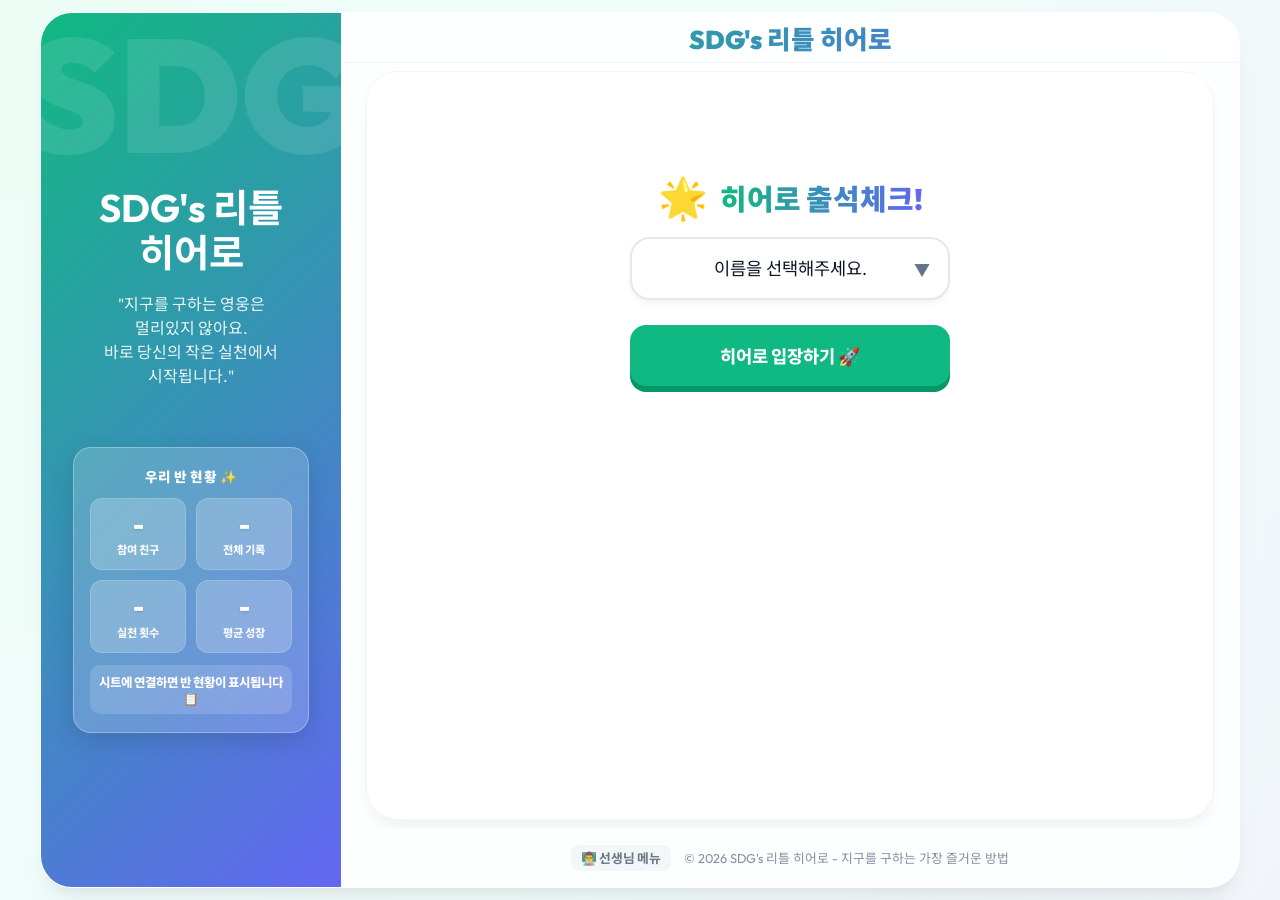
==== commit 4aac18eb: "Update index.html" ====
--- a/index.html
+++ b/index.html
@@ -4,9 +4,8 @@
   <meta charset="UTF-8">
   <meta name="viewport" content="width=device-width, initial-scale=1.0">
   <title>SDG's 리틀 히어로 | 나의 지구 지키기 프로젝트</title>
-  <!-- ===== 스타일 (구 index.css 인라인) ===== -->
   <style>
-/* 
+/*
   SDG Little Hero - Premium 'Wowed' Design System (V2)
   Target: 5th-6th Grade Students
 */
@@ -37,27 +36,25 @@
 
 body {
   min-height: 100vh;
-  min-height: 100dvh;
   background: radial-gradient(circle at top left, #ecfdf5, #f0fdfa, #f1f5f9);
   display: flex;
   justify-content: center;
-  align-items: center; /* 카드를 뷰포트 세로 중앙에 배치 */
+  align-items: flex-start;
   color: var(--text-main);
   overflow-x: hidden;
-  padding: 16px 10px; /* 상하 여백 대칭 — 위로 쏠리지 않도록 */
+  padding: 28px 10px 15px;
 }
 
 /* App Container - Responsive & Fluid */
 .app-container {
   width: 100%;
-  max-width: 480px; 
+  max-width: 480px;
   background: var(--card-bg);
   backdrop-filter: blur(20px);
   border: 1px solid rgba(255, 255, 255, 0.5);
   box-shadow: var(--shadow-premium);
   border-radius: var(--radius-xl);
-  height: calc(100vh - 32px); /* body 상하 padding(16px x 2) 제외 */
-  height: calc(100dvh - 32px);
+  height: 92vh;
   max-height: 900px;
   display: flex;
   flex-direction: column;
@@ -66,10 +63,8 @@
   position: relative; /* Added for absolute modal positioning */
 }
 
-/* 가로형(사이드 배너 + 좌우 배치)이 기본.
-   창이 작아져도 가로가 세로의 4/5 이상이면 가로형을 유지하고,
-   세로로 길쭉한 폰 화면에서만 세로형으로 떨어진다. */
-@media (min-width: 1024px), (min-width: 480px) and (min-aspect-ratio: 4/5) {
+/* Landscape Mode for Tablet/Desktop */
+@media (min-width: 1024px) {
   /* body를 정확히 뷰포트 높이로 고정해 페이지 레벨 스크롤 차단 */
   body {
     height: 100dvh;
@@ -88,11 +83,10 @@
 
   .side-banner {
     display: flex !important;
-    /* 좁은 가로 화면에서는 배너가 함께 줄어야 본문이 눌리지 않는다 */
-    flex: 0 0 clamp(150px, 24%, 300px);
+    flex: 0 0 300px; /* 고정 폭, 축소 방지 */
     background: linear-gradient(135deg, var(--primary), var(--secondary));
     color: white;
-    padding: clamp(12px, 2.4vw, 36px) clamp(8px, 2.2vw, 32px);
+    padding: 36px 32px;
     flex-direction: column;
     justify-content: center;
     align-items: center;
@@ -106,7 +100,7 @@
     position: absolute;
     top: -20px;
     left: -20px;
-    font-size: clamp(4rem, 9vw, 10rem);
+    font-size: 10rem;
     font-weight: 900;
     opacity: 0.1;
     color: white;
@@ -124,23 +118,14 @@
     min-height: 0 !important;
   }
 
-  /* 랜드스케이프에서도 로그인은 세로 중앙 기준 */
+  /* 랜드스케이프에서 로그인 상단 여백 과도하지 않게 */
   #step-login {
-    padding: 24px !important;
-  }
-}
-
-/* 세로가 짧은 가로 화면(폰 가로 모드 등) — 세로 공간을 아끼도록 여백·글자 축소 */
-@media (max-height: 560px) {
-  header { padding: 4px 14px; }
-  header h1 { font-size: clamp(0.95rem, 2.2vw, 1.6rem); }
-  main { padding: 6px 12px; }
-  footer { padding: 8px !important; font-size: 0.7rem !important; }
-  .sidebar-stats { display: none; } /* 배너 높이가 부족하면 통계 박스는 생략 */
+    padding-top: 40px !important;
+  }
 }
 
 .side-banner {
-  display: none; /* 세로형(폰 세로)에서는 숨김 */
+  display: none; /* Mobile hidden */
 }
 
 header {
@@ -164,8 +149,6 @@
   min-height: 0; /* flex 자식이 콘텐츠 크기로 팽창하지 않도록 강제 — 없으면 overflow:hidden에 잘림 */
   padding: 8px 25px;
   overflow-y: auto;
-  display: flex;           /* 각 단계를 세로 중앙에 놓기 위한 flex 컨테이너 */
-  flex-direction: column;
   scroll-behavior: smooth;
   /* Hide Scrollbar */
   -ms-overflow-style: none; /* IE/Edge */
@@ -173,18 +156,6 @@
 }
 main::-webkit-scrollbar {
   display: none; /* Chrome, Safari, Opera */
-}
-
-/* 현재 단계(section)를 남는 공간의 세로 중앙에 배치.
-   justify-content:center 대신 margin:auto를 쓰는 이유 —
-   내용이 화면보다 길어졌을 때 위쪽이 잘려 스크롤이 안 되는 문제를 피하기 위함. */
-/* 선택자를 id로 잡는 이유 — .card의 margin-bottom:20px 보다 명시도가 높아야
-   auto 마진이 이겨서 위아래가 균등하게 나뉜다. */
-#app-main > section {
-  width: 100%;
-  flex-shrink: 0;      /* 내용이 길면 찌그러뜨리지 말고 스크롤되게 */
-  margin-top: auto;
-  margin-bottom: auto;
 }
 
 /* Premium Card Style */
@@ -202,9 +173,9 @@
 #step-login {
   display: flex;
   flex-direction: column !important;
-  justify-content: center !important; /* 로그인 내용을 카드 세로 중앙에 */
+  justify-content: flex-start !important;
   align-items: center !important;
-  padding: 24px !important;
+  padding-top: 100px !important;
   min-height: 100% !important;
   width: 100% !important;
   margin: 0 !important;
@@ -557,15 +528,12 @@
 }
 
 /* SDG Gallery & Item Buttons */
-/* SDG 마크 1칸 + 17개 목표 = 18칸을 6열 x 3줄로 고정 배치 */
 .sdg-gallery {
   display: grid;
-  /* minmax(0,1fr) — 1fr의 기본 최소폭(min-content)이 글자 폭이라
-     좁은 화면에서 6열이 가로로 넘치는 것을 막는다 */
-  grid-template-columns: repeat(6, minmax(0, 1fr));
-  gap: clamp(3px, 0.7vw, 8px);
+  grid-template-columns: repeat(6, 1fr);
+  gap: 6px;
   margin-bottom: 16px;
-  padding: clamp(6px, 1.1vw, 12px);
+  padding: 10px;
   background: #f8fafc;
   border-radius: var(--radius-md);
   box-shadow: inset 0 2px 4px 0 rgba(0,0,0,0.04);
@@ -575,12 +543,13 @@
   display: flex;
   flex-direction: column;
   align-items: center;
-  /* 6열이라 칸이 좁아지므로 화면 크기에 따라 여백·글자를 함께 줄인다 */
-  gap: clamp(2px, 0.5vw, 5px);
-  padding: clamp(10px, 1.4vw, 18px) clamp(2px, 0.6vw, 8px) clamp(5px, 0.8vw, 10px);
+  justify-content: center;
+  gap: 6px;
+  padding: 24px 4px 14px;
+  min-height: 128px;
   background: white;
   border: 2px solid #f1f5f9;
-  border-radius: clamp(8px, 1vw, 14px);
+  border-radius: 10px;
   cursor: pointer;
   transition: all 0.2s cubic-bezier(0.4, 0, 0.2, 1);
   box-shadow: 0 2px 4px rgba(0,0,0,0.05);
@@ -601,58 +570,33 @@
 
 .sdg-item .sdg-num {
   position: absolute;
-  top: clamp(3px, 0.6vw, 8px);
-  left: clamp(3px, 0.6vw, 8px);
-  font-size: clamp(0.42rem, 0.9vw, 0.65rem);
+  top: 5px;
+  left: 5px;
+  font-size: 0.55rem;
   font-weight: 900;
   color: var(--sdg-color, var(--primary));
   background: color-mix(in srgb, var(--sdg-color, var(--primary)) 12%, white);
-  padding: 1px clamp(2px, 0.5vw, 6px);
+  padding: 1px 4px;
+  border-radius: 4px;
+  letter-spacing: 0.3px;
+}
+
+.sdg-item img {
+  width: 100%;
+  max-width: 70px;
+  aspect-ratio: 1;
   border-radius: 6px;
-  letter-spacing: 0.5px;
-}
-
-/* 좁은 화면에서는 번호 배지가 그림을 가려서 숨김 (타일 이미지에 번호가 이미 있음) */
-@media (max-width: 600px) {
-  .sdg-item .sdg-num { display: none; }
-}
-
-.sdg-item img,
-.sdg-item .sdg-wheel {
-  width: 100%;
-  max-width: 100%;   /* 6열 고정이므로 칸 너비가 크기를 결정 */
-  aspect-ratio: 1;
-  border-radius: 8px;
   transition: transform 0.2s;
 }
 
 .sdg-item .sdg-label {
-  font-size: clamp(0.46rem, 1.1vw, 0.72rem);
+  font-size: 0.6rem;
   font-weight: 800;
   color: var(--text-main);
   text-align: center;
   word-break: keep-all;
-  overflow-wrap: anywhere; /* 낱말이 칸보다 길면 그때만 강제로 줄바꿈 */
   line-height: 1.2;
 }
-
-/* 18칸 중 첫 칸 — SDG 마크. 목표가 아니므로 클릭 대상이 아니다. */
-.sdg-logo {
-  cursor: default;
-}
-.sdg-logo::before {
-  background: linear-gradient(to right,
-    #E5243B, #DDA63A, #4C9F38, #C5192D, #FF3A21, #26BDE2,
-    #FCC30B, #A21942, #FD6925, #DD1367, #FD9D24, #BF8B2E,
-    #3F7E44, #0A97D9, #56C02B, #00689D, #19486A);
-}
-.sdg-logo:hover {
-  transform: none;
-  border-color: #f1f5f9;
-  box-shadow: 0 2px 4px rgba(0,0,0,0.05);
-}
-.sdg-logo:hover .sdg-wheel { transform: none; }
-.sdg-logo:active { transform: none; background: white; }
 
 .sdg-item:hover {
   transform: translateY(-4px);
@@ -671,31 +615,31 @@
 /* Sidebar Live Stats (desktop only) */
 .sidebar-stats {
   width: 100%;
-  margin-top: clamp(10px, 2.6vw, 36px);
+  margin-top: 36px;
   background: rgba(255,255,255,0.18);
   border-radius: 18px;
-  padding: clamp(8px, 1.4vw, 18px) clamp(6px, 1.2vw, 16px);
+  padding: 18px 16px;
   backdrop-filter: blur(10px);
   border: 1px solid rgba(255,255,255,0.3);
   box-shadow: 0 8px 24px rgba(0,0,0,0.12);
 }
 .sidebar-stats-title {
-  font-size: clamp(0.6rem, 0.85vw, 0.85rem);
+  font-size: 0.85rem;
   font-weight: 900;
   color: white;
   text-align: center;
-  margin-bottom: clamp(6px, 1vw, 12px);
+  margin-bottom: 12px;
   letter-spacing: 0.5px;
 }
 .sidebar-stat-grid {
   display: grid;
   grid-template-columns: 1fr 1fr;
-  gap: clamp(4px, 0.8vw, 10px);
-  margin-bottom: clamp(6px, 1vw, 12px);
+  gap: 10px;
+  margin-bottom: 12px;
 }
 .sidebar-stat {
   background: rgba(255,255,255,0.22);
-  padding: clamp(6px, 1vw, 12px) clamp(3px, 0.5vw, 6px);
+  padding: 12px 6px;
   border-radius: 12px;
   text-align: center;
   display: flex;
@@ -703,24 +647,24 @@
   border: 1px solid rgba(255,255,255,0.15);
 }
 .sb-num {
-  font-size: clamp(0.95rem, 1.5vw, 1.5rem);
+  font-size: 1.5rem;
   font-weight: 900;
   color: white;
   line-height: 1.1;
   text-shadow: 0 1px 3px rgba(0,0,0,0.15);
 }
 .sb-label {
-  font-size: clamp(0.5rem, 0.7vw, 0.7rem);
+  font-size: 0.7rem;
   color: rgba(255,255,255,0.95);
   font-weight: 800;
   margin-top: 4px;
 }
 .sidebar-stats-msg {
-  font-size: clamp(0.55rem, 0.78vw, 0.78rem);
+  font-size: 0.78rem;
   color: white;
   font-weight: 800;
   text-align: center;
-  padding: clamp(5px, 0.8vw, 8px) 6px;
+  padding: 8px 6px;
   background: rgba(255,255,255,0.15);
   border-radius: 10px;
 }
@@ -1195,15 +1139,33 @@
   from { opacity: 0; transform: translateY(30px) scale(0.95); }
   to { opacity: 1; transform: translateY(0) scale(1); }
 }
+
+/* ── 추가: 하루 1회 기록 / 수정 / 챌린지 수정 ── */
+.btn:disabled { opacity: 0.6; cursor: wait; }
+.btn-edit { background: var(--accent); color: white; box-shadow: 0 6px 0 #d97706; }
+.btn-ghost { background: #f1f5f9; color: #475569; box-shadow: 0 6px 0 #e2e8f0; }
+.record-status { font-size: 0.75rem; font-weight: 800; text-align: center; padding: 7px 10px; border-radius: 10px; margin-top: 8px; line-height: 1.4; word-break: keep-all; }
+.record-status.open { background: #eff6ff; color: #1e40af; }
+.record-status.done { background: #dcfce7; color: #166534; }
+.record-status.editing { background: #fef3c7; color: #92400e; }
+.record-status.closed { background: #f1f5f9; color: #475569; }
+.record-status.saving { background: #ede9fe; color: #5b21b6; }
+.record-actions { display: flex; gap: 8px; margin-top: 8px; margin-bottom: 6px; }
+.record-actions .btn { padding: 10px; font-size: 0.9rem; }
+.record-actions #btn-cancel-edit { flex: 0 0 70px; }
+#active-missions.locked .heart-rating-mini span { cursor: default; }
+.sdg-item .sdg-check { position: absolute; top: 6px; right: 5px; width: 16px; height: 16px; border-radius: 50%; background: var(--sdg-color, var(--primary)); color: white; font-size: 0.6rem; font-weight: 900; display: flex; align-items: center; justify-content: center; }
+.edit-option { display: flex; flex-direction: column; gap: 12px; margin-top: 6px; }
+.edit-option .btn { flex-direction: column; gap: 2px; padding: 14px; font-size: 1rem; }
+.edit-option .btn small { font-size: 0.72rem; font-weight: 700; opacity: 0.9; }
   </style>
-  <!-- AOS for animations might be overkill, sticking to standard CSS for efficiency -->
 </head>
 <body>
   <div class="app-container">
     <!-- Landscape Mode Side Panel (Hidden on Mobile) -->
     <div class="side-banner">
-      <h1 style="font-size: clamp(1.05rem, 2.3vw, 2.4rem); margin-top: 19px; margin-bottom: clamp(6px, 1.2vw, 16px); color: white; -webkit-text-fill-color: initial; line-height: 1.15;">SDG's 리틀<br>히어로</h1>
-      <p style="font-size: clamp(0.6rem, 1vw, 1rem); opacity: 0.9; margin-bottom: clamp(8px, 1.8vw, 24px); line-height: 1.5;">"지구를 구하는 영웅은<br>멀리있지 않아요.<br>바로 당신의 작은 실천에서<br>시작됩니다."</p>
+      <h1 style="font-size: 2.4rem; margin-top: 19px; margin-bottom: 16px; color: white; -webkit-text-fill-color: initial; line-height: 1.15;">SDG's 리틀<br>히어로</h1>
+      <p style="font-size: 1rem; opacity: 0.9; margin-bottom: 24px;">"지구를 구하는 영웅은<br>멀리있지 않아요.<br>바로 당신의 작은 실천에서<br>시작됩니다."</p>
 
       <!-- Live Class Stats Sidebar -->
       <div class="sidebar-stats" id="sidebar-stats">
@@ -1233,8 +1195,8 @@
               <span style="font-size: 2.5rem; animation: bounce 2s infinite; display: inline-block;">🌟</span>
               <h2 style="font-size: 1.8rem; font-weight: 900; background: linear-gradient(to right, var(--primary), var(--secondary)); -webkit-background-clip: text; background-clip: text; -webkit-text-fill-color: transparent; margin: 0; white-space: nowrap;">히어로 출석체크!</h2>
             </div>
-            
-            
+
+
             <div style="width: 100%; position: relative; margin-bottom: 25px;">
               <select id="hero-name" style="width: 100%; padding: 18px; font-size: 1.1rem; border-radius: 20px; border: 2px solid #e2e8f0; background: white; appearance: none; text-align: center; cursor: pointer; box-shadow: 0 4px 6px -1px rgba(0,0,0,0.05); transition: all 0.3s; color: var(--text-main);">
                 <option value="">이름을 불러오는 중...</option>
@@ -1242,8 +1204,8 @@
               <div style="position: absolute; right: 20px; top: 50%; transform: translateY(-50%); pointer-events: none; color: var(--text-muted);">▼</div>
             </div>
 
-            <button class="btn btn-primary" style="width: 100%;" onclick="handleLogin()">히어로 입장하기 🚀</button>
-            
+            <button id="btn-login" class="btn btn-primary" style="width: 100%;" onclick="handleLogin()">히어로 입장하기 🚀</button>
+
             <div id="login-loader" style="display: none; margin-top: 20px; font-size: 0.9rem; color: var(--primary); font-weight: bold;">
               본부와 연결 중입니다... 📡
             </div>
@@ -1286,37 +1248,11 @@
         </section>
 
         <!-- STEP 1.5: SDG Gallery Items -->
-        <section id="step-sdg-gallery" class="card" style="display: none; padding-top: 0;">
+        <section id="step-sdg-gallery" class="card" style="display: none; padding-top: 0; margin-top: 0;">
           <h2 style="font-size: 1.35rem; color: var(--primary); margin-bottom: 4px; text-align: center;">17가지 약속 살펴보기 🌎</h2>
           <p style="text-align: center; color: var(--text-muted); margin-bottom: 12px; font-size: 0.8rem; font-weight: 700;">관심 있는 항목을 눌러 실천 미션을 정해보세요!</p>
 
           <div class="sdg-gallery">
-            <!-- 18칸 중 1번 칸: SDG 마크 (17색 휠 — 외부 이미지 없이 SVG로 직접 그림) -->
-            <div class="sdg-item sdg-logo" style="--sdg-color: #19486A;">
-              <svg class="sdg-wheel" viewBox="0 0 100 100" role="img" aria-label="지속가능발전목표 SDGs">
-                <g fill="none" stroke-width="15" transform="rotate(-90 50 50)">
-                  <circle cx="50" cy="50" r="38" stroke="#E5243B" stroke-dasharray="11.6 227.16" stroke-dashoffset="0"></circle>
-                  <circle cx="50" cy="50" r="38" stroke="#DDA63A" stroke-dasharray="11.6 227.16" stroke-dashoffset="-14.05"></circle>
-                  <circle cx="50" cy="50" r="38" stroke="#4C9F38" stroke-dasharray="11.6 227.16" stroke-dashoffset="-28.09"></circle>
-                  <circle cx="50" cy="50" r="38" stroke="#C5192D" stroke-dasharray="11.6 227.16" stroke-dashoffset="-42.13"></circle>
-                  <circle cx="50" cy="50" r="38" stroke="#FF3A21" stroke-dasharray="11.6 227.16" stroke-dashoffset="-56.18"></circle>
-                  <circle cx="50" cy="50" r="38" stroke="#26BDE2" stroke-dasharray="11.6 227.16" stroke-dashoffset="-70.22"></circle>
-                  <circle cx="50" cy="50" r="38" stroke="#FCC30B" stroke-dasharray="11.6 227.16" stroke-dashoffset="-84.27"></circle>
-                  <circle cx="50" cy="50" r="38" stroke="#A21942" stroke-dasharray="11.6 227.16" stroke-dashoffset="-98.31"></circle>
-                  <circle cx="50" cy="50" r="38" stroke="#FD6925" stroke-dasharray="11.6 227.16" stroke-dashoffset="-112.36"></circle>
-                  <circle cx="50" cy="50" r="38" stroke="#DD1367" stroke-dasharray="11.6 227.16" stroke-dashoffset="-126.40"></circle>
-                  <circle cx="50" cy="50" r="38" stroke="#FD9D24" stroke-dasharray="11.6 227.16" stroke-dashoffset="-140.45"></circle>
-                  <circle cx="50" cy="50" r="38" stroke="#BF8B2E" stroke-dasharray="11.6 227.16" stroke-dashoffset="-154.49"></circle>
-                  <circle cx="50" cy="50" r="38" stroke="#3F7E44" stroke-dasharray="11.6 227.16" stroke-dashoffset="-168.54"></circle>
-                  <circle cx="50" cy="50" r="38" stroke="#0A97D9" stroke-dasharray="11.6 227.16" stroke-dashoffset="-182.58"></circle>
-                  <circle cx="50" cy="50" r="38" stroke="#56C02B" stroke-dasharray="11.6 227.16" stroke-dashoffset="-196.63"></circle>
-                  <circle cx="50" cy="50" r="38" stroke="#00689D" stroke-dasharray="11.6 227.16" stroke-dashoffset="-210.67"></circle>
-                  <circle cx="50" cy="50" r="38" stroke="#19486A" stroke-dasharray="11.6 227.16" stroke-dashoffset="-224.72"></circle>
-                </g>
-                <text x="50" y="50" text-anchor="middle" dominant-baseline="central" font-size="21" font-weight="900" fill="#1e293b">SDGs</text>
-              </svg>
-              <span class="sdg-label">지속가능<br>발전목표</span>
-            </div>
             <div class="sdg-item" style="--sdg-color: #E5243B;" onclick="openMissionPicker(1)"><span class="sdg-num">01</span><img src="https://www.un.org/sustainabledevelopment/wp-content/uploads/2019/08/E-Goal-01-1024x1024.png"><span class="sdg-label">빈곤 퇴치</span></div>
             <div class="sdg-item" style="--sdg-color: #DDA63A;" onclick="openMissionPicker(2)"><span class="sdg-num">02</span><img src="https://www.un.org/sustainabledevelopment/wp-content/uploads/2019/08/E-Goal-02-1024x1024.png"><span class="sdg-label">기아 종식</span></div>
             <div class="sdg-item" style="--sdg-color: #4C9F38;" onclick="openMissionPicker(3)"><span class="sdg-num">03</span><img src="https://www.un.org/sustainabledevelopment/wp-content/uploads/2019/08/E-Goal-03-1024x1024.png"><span class="sdg-label">건강과 웰빙</span></div>
@@ -1344,7 +1280,7 @@
         <!-- STEP 2: Mission Summary (NEW) -->
         <section id="step-summary" class="card" style="display: none; padding: 20px;">
           <h2 style="font-size: 1.2rem; color: var(--primary); margin-bottom: 15px; text-align: center;">선택한 미션 확인 🔍</h2>
-          
+
           <div style="display: grid; grid-template-columns: 1.1fr 0.9fr; gap: 15px; margin-bottom: 20px;">
             <!-- Left: Missions -->
             <div style="background: #f8fafc; padding: 15px; border-radius: 20px; border: 1px dashed var(--primary); display: flex; flex-direction: column;">
@@ -1355,7 +1291,7 @@
             <!-- Right: Vision -->
             <div style="display: flex; flex-direction: column;">
               <h3 style="font-size: 0.9rem; margin-bottom: 8px; color: var(--primary); font-weight: 800;">✨ 나의 변화 다짐하기</h3>
-              <textarea id="my-goal" placeholder="챌린지가 끝나면 나는 어떤 사람이 되어 있을까요?&#10;&#10;예: '지구를 생각하며 분리배출을 잘하는 히어로!', '음식을 남기지 않는 감사한 마음을 가진 어린이!'" style="flex: 1; min-height: 150px; border: 2px solid #f1f5f9; border-radius: 12px; font-size: 0.85rem; padding: 12px; line-height: 1.5;" oninput="saveState()"></textarea>
+              <textarea id="my-goal" placeholder="챌린지가 끝나면 나는 어떤 사람이 되어 있을까요?&#10;&#10;예: '지구를 생각하며 분리배출을 잘하는 히어로!', '음식을 남기지 않는 감사한 마음을 가진 어린이!'" style="flex: 1; min-height: 150px; border: 2px solid #f1f5f9; border-radius: 12px; font-size: 0.85rem; padding: 12px; line-height: 1.5;" oninput="APP_STATE.myGoal = this.value; saveState()"></textarea>
             </div>
           </div>
 
@@ -1369,7 +1305,7 @@
         <!-- STEP 2.5: Challenge Period Setup -->
         <section id="step-vision" class="card" style="padding: 25px; display: none;">
           <h2 style="font-size: 1.3rem; color: var(--secondary); margin-bottom: 20px; text-align: center;">챌린지 기간 설정 📅</h2>
-          
+
           <div style="margin-bottom: 25px;">
             <h3 style="font-size: 1rem; margin-bottom: 12px; color: var(--secondary); font-weight: 800;">언제부터 언제까지 할까요?</h3>
             <div style="display: flex; gap: 8px; align-items: center; margin-bottom: 15px;">
@@ -1377,12 +1313,12 @@
               <span style="font-weight: 800; color: #94a3b8;">~</span>
               <input type="date" id="end-date" onchange="updateDurationDisplay()" style="flex: 1; padding: 10px; border-radius: 12px; border: 2px solid #e2e8f0; font-size: 0.95rem;">
             </div>
-            
+
             <div id="duration-info" style="background: #f0f9ff; padding: 15px; border-radius: 15px; border: 1px solid #bae6fd; text-align: center;">
               <span style="font-size: 0.9rem; color: #0369a1; font-weight: 800;">총 <span id="setup-total-days" style="font-size: 1.2rem; color: #0284c7;">0</span>일 동안의 도전입니다! 🚀</span>
             </div>
           </div>
-          
+
           <button class="btn btn-primary" onclick="confirmMissions()" style="width: 100%; padding: 12px; font-size: 1rem;">최종 미션 확정하기! 🔥</button>
         </section>
 
@@ -1392,7 +1328,7 @@
           <div class="card" style="padding: 15px 20px; display: flex; justify-content: space-between; align-items: center; margin-bottom: 12px; background: white;">
             <div style="display: flex; align-items: center; gap: 10px;">
               <span id="display-name" style="font-weight: 800; font-size: 1.2rem; color: var(--primary);">영웅 히어로</span>
-              <button onclick="resetChallenge()" style="padding: 4px 10px; border-radius: 8px; font-size: 0.7rem; background: #f1f5f9; border: none; cursor: pointer; color: #64748b;">⚙️ 챌린지 수정</button>
+              <button onclick="openEditChallenge()" style="padding: 4px 10px; border-radius: 8px; font-size: 0.7rem; background: #f1f5f9; border: none; cursor: pointer; color: #64748b;">⚙️ 챌린지 수정</button>
             </div>
             <div style="font-size: 0.8rem; color: #94a3b8; font-weight: 700;" id="display-period">2026.04.01 ~ 04.07</div>
           </div>
@@ -1419,7 +1355,13 @@
           <!-- Reflection Area -->
           <div class="card reflection-box">
             <h3 style="font-size: 0.85rem; margin-bottom: 6px;">📔 히어로 한 마디</h3>
-            <input id="daily-reflection" type="text" oninput="debounceAutoSave()" placeholder="오늘 실천하며 느낀 점을 한 줄로 남겨주세요!">
+            <input id="daily-reflection" type="text" maxlength="100" placeholder="오늘 실천하며 느낀 점을 한 줄로 남겨주세요!">
+            <div id="record-status" class="record-status open"></div>
+            <div class="record-actions">
+              <button id="btn-save-record" class="btn btn-primary" onclick="saveTodayRecord()">💾 오늘 기록 저장하기</button>
+              <button id="btn-edit-record" class="btn btn-edit" onclick="startEditToday()" style="display:none;">✏️ 오늘 기록 수정하기</button>
+              <button id="btn-cancel-edit" class="btn btn-ghost" onclick="cancelEditToday()" style="display:none;">취소</button>
+            </div>
           </div>
 
           <div class="history-button-wrap">
@@ -1443,18 +1385,18 @@
               <h3 id="history-display-goal" style="font-size: 1rem; font-weight: 900; color: #78350f; margin: 0;">지구를 구하는 멋진 히어로!</h3>
             </div>
           </div>
-          
+
           <div style="display: grid; grid-template-columns: 1.1fr 1.4fr; gap: 20px;">
             <!-- Left: Table Records -->
             <div id="history-container"></div>
-            
+
             <!-- Right: Cumulative Growth Graph -->
             <div class="card" style="padding: 20px; background: white; height: fit-content; border: 1px solid #e2e8f0;">
               <h3 style="font-size: 1rem; margin-bottom: 20px; color: var(--primary); text-align: center;">🌱 히어로 성장 그래프</h3>
               <div id="history-chart-container" style="height: 300px; display: flex; align-items: flex-end; gap: 8px; padding-bottom: 25px; border-bottom: 2px solid #f1f5f9; position: relative;">
                 <!-- Bars will be injected here -->
               </div>
-              <p style="font-size: 0.75rem; color: var(--text-muted); text-align: center; margin-top: 15px;">매일매일 꾸준히 성장하고 있어요! ✨</p>
+              <p id="history-summary" style="font-size: 0.75rem; color: var(--text-muted); text-align: center; margin-top: 15px;">매일매일 꾸준히 성장하고 있어요! ✨</p>
             </div>
           </div>
         </section>
@@ -1500,10 +1442,7 @@
                 <p id="daily-chart-empty" style="text-align:center; color:var(--text-muted); font-size:0.78rem; padding:14px; display:none;">아직 날짜별 기록이 없어요.</p>
               </div>
 
-              <div class="card" style="background: linear-gradient(135deg, #ecfdf5, #f0f9ff); border: 1px solid rgba(16,185,129,0.2); padding: 14px 16px; margin-bottom: 10px;">
-                <p style="font-size: 0.82rem; color: #065f46; font-weight: 700; line-height: 1.5; margin-bottom: 8px;">📊 더 자세한 통계는 스프레드시트의 <b>"📊 대시보드"</b> 시트에서 확인하세요.</p>
-                <button class="btn btn-primary" style="width:100%; padding: 10px; font-size: 0.85rem;" onclick="openSpreadsheet()">📈 스프레드시트 대시보드 열기</button>
-              </div>
+
 
               <button class="btn btn-secondary" style="width:100%; padding: 10px; font-size: 0.85rem;" onclick="loadTeacherStats()">🔄 새로고침</button>
             </div>
@@ -1512,58 +1451,54 @@
           <!-- TAB: SETTINGS -->
           <div id="teacher-tab-settings" class="teacher-tab-content" style="display:none;">
 
-            <!-- Class Connection Setup -->
-            <div class="card setup-card">
-              <h3 style="font-size: 1rem; margin-bottom: 10px; color: #92400e;">🔗 우리 학급에 연결하기</h3>
-              <p style="font-size: 0.78rem; color: #78350f; line-height: 1.5; margin-bottom: 10px;">다른 선생님도 이 앱을 자기 학급용으로 쓸 수 있어요. 아래 가이드를 따라 우리 학급 시트와 연결해주세요.</p>
+            <!-- 앱스스크립트 모드: 이 시트에 직접 연결됨 (JS가 표시/숨김) -->
+            <div class="card setup-card" id="settings-connected-card" style="display:none;">
+              <h3 style="font-size: 1rem; margin-bottom: 8px; color: #166534;">✅ 이 시트에 직접 연결됨</h3>
+              <p style="font-size: 0.78rem; color: #15803d; line-height: 1.5;">이 앱은 선생님 구글 시트에서 <b>직접 실행</b> 중입니다. 모든 기록은 <b>이 시트에만</b> 저장돼요. 아래 학생용 주소를 공유하세요.</p>
+            </div>
+
+            <!-- 정적 호스팅(깃허브) 모드: 웹 앱 URL 입력 (JS가 표시/숨김) -->
+            <div class="card setup-card" id="settings-url-card" style="display:none;">
+              <h3 style="font-size: 1rem; margin-bottom: 10px; color: #92400e;">🔗 우리 학급 시트에 연결하기</h3>
+              <p style="font-size: 0.78rem; color: #78350f; line-height: 1.5; margin-bottom: 10px;">지금은 <b>정적 호스팅(예: 깃허브)</b>에서 실행 중이에요. 우리 학급 데이터를 쓰려면 아래에 앱스스크립트 <b>웹 앱 URL</b>을 붙여넣어 주세요.</p>
 
               <details class="setup-guide">
                 <summary>📚 처음 사용하는 선생님이라면 (3단계 가이드)</summary>
                 <ol>
                   <li>
                     <b>① 스프레드시트 사본 만들기</b>
-                    제공받은 SDG 리틀 히어로 템플릿 시트를 열고 <b>파일 → 사본 만들기</b>를 누르세요. 사본 이름은 <i>"우리반 SDG 히어로"</i> 처럼 자유롭게 지정합니다. (Apps Script 코드도 자동으로 함께 복사됩니다.)
+                    제공받은 SDG 리틀 히어로 템플릿 시트를 열고 <b>파일 → 사본 만들기</b>. (Apps Script 코드도 함께 복사됩니다.)
                   </li>
                   <li>
                     <b>② Apps Script 새 배포</b>
-                    내 사본 시트에서 <b>확장 프로그램 → Apps Script</b>를 열고, 우상단 <b>배포 → 새 배포</b> 클릭. 유형은 <b>웹 앱</b>, ⚠️ 액세스 권한은 반드시 <i>모든 사용자(Anyone)</i> 로 설정해야 합니다 (Google 계정 보유자/본인만으로 두면 데이터를 못 받아옵니다). 설정 후 <b>배포</b>를 누르고 표시된 <b>웹 앱 URL</b>을 복사합니다.
+                    내 사본 시트에서 <b>확장 프로그램 → Apps Script</b> → 우상단 <b>배포 → 새 배포</b>. 유형 <b>웹 앱</b>, ⚠️ 액세스 권한 <i>모든 사용자(Anyone)</i>. <b>배포</b> 후 표시된 <b>웹 앱 URL</b> 복사.
                   </li>
                   <li>
-                    <b>③ 아래 두 칸에 URL 붙여넣기</b>
-                    "본부 URL"엔 위에서 받은 웹 앱 URL을, "스프레드시트 주소"엔 사본 시트의 브라우저 주소창 URL을 각각 붙여넣고 저장. 저장 후 페이지를 새로고침(F5)하면 우리 학급 데이터가 표시됩니다.
+                    <b>③ 아래 칸에 URL 붙여넣기</b>
+                    복사한 웹 앱 URL(끝이 <i>/exec</i>)을 붙여넣고 저장하면 우리 학급 데이터가 연결됩니다.
                   </li>
                 </ol>
               </details>
 
               <div class="url-config">
-                <label>📡 본부(Apps Script) URL <span class="url-required">*필수</span></label>
+                <label>📡 웹 앱(Apps Script) URL <span class="url-required">*필수</span></label>
                 <div class="url-input-row">
                   <input id="gas-url-input" type="text" placeholder="https://script.google.com/macros/s/.../exec">
                   <button onclick="saveGasUrl()">저장</button>
                 </div>
                 <p class="config-hint">현재 사용 중: <code id="gas-url-current" style="font-size: 0.65rem; word-break: break-all;"></code></p>
-                <button class="btn-link" onclick="resetGasUrlToDefault()">↩️ 기본 URL로 복원</button>
-              </div>
-
-              <div class="url-config">
-                <label>📊 스프레드시트 주소</label>
-                <div class="url-input-row">
-                  <input id="spreadsheet-url-input" type="text" placeholder="https://docs.google.com/spreadsheets/d/.../edit">
-                  <button onclick="saveSpreadsheetUrl()">저장</button>
-                </div>
-                <p class="config-hint">아래 '시트 열기' 버튼이 여는 주소입니다.</p>
-                <button class="btn btn-primary" style="margin-top: 8px; width: 100%; font-size: 0.85rem; padding: 10px;" onclick="openSpreadsheet()">📈 저장된 스프레드시트 열기</button>
               </div>
             </div>
 
-            <!-- Student URL Section -->
+            <!-- 공통: 학생용 접속 주소 -->
             <div class="card" style="margin-bottom: 12px; background: linear-gradient(135deg, #f0fdf4, #ecfdf5); border: 1px solid #86efac;">
               <h3 style="font-size: 1rem; margin-bottom: 6px; color: #166534;">🔗 학생용 접속 주소</h3>
-              <p style="font-size: 0.78rem; color: #15803d; line-height: 1.5; margin-bottom: 10px;">이 주소를 학생들에게 공유하면, 학생이 링크로 들어올 때 우리 학급 데이터에 자동으로 연결되며, 학생 화면에는 선생님 메뉴가 보이지 않게 됩니다.</p>
+              <p style="font-size: 0.78rem; color: #15803d; line-height: 1.5; margin-bottom: 10px;">이 주소를 학생에게 공유하면 우리 학급 데이터에 자동으로 연결되고, 학생 화면에는 선생님 메뉴가 보이지 않습니다.</p>
               <div class="url-input-row">
-                <input id="student-url-display" type="text" readonly style="font-size: 0.68rem; background: #f8fafc; color: #334155; cursor: text;" placeholder="본부 URL을 먼저 저장해주세요.">
+                <input id="student-url-display" type="text" readonly style="font-size: 0.68rem; background: #fff; color: #334155; cursor: text;" placeholder="주소를 불러오는 중...">
                 <button onclick="copyStudentUrl()">복사</button>
               </div>
+              <button class="btn-link" onclick="openSpreadsheet()">📊 연결된 스프레드시트 열기</button>
             </div>
 
             <div class="reset-grid">
@@ -1594,11 +1529,11 @@
       <div class="modal-content" onclick="event.stopPropagation()">
         <button class="modal-close" onclick="closeMissionPicker()">✕</button>
         <h3 id="picker-title" style="margin-bottom: 12px; color: var(--primary); text-align: center; font-size: 1.2rem;">실천하기</h3>
-        
+
         <div id="picker-tasks" style="display: grid; grid-template-columns: 1fr; gap: 8px; margin-bottom: 15px;">
           <!-- Task buttons will be injected here -->
         </div>
-        
+
         <div style="border-top: 1px dashed #cbd5e1; padding-top: 15px;">
           <p style="font-size: 0.9rem; font-weight: bold; margin-bottom: 8px; color: var(--text-main);">✨ 나만의 약속 직접 만들기</p>
           <input type="text" id="custom-task-input" placeholder="나만의 미션을 입력하세요!" style="width: 100%; padding: 12px; border: 1px solid #e2e8f0; border-radius: 12px; margin-bottom: 10px; font-size: 0.95rem;" onkeypress="if(event.key==='Enter'){ addCustomTask(); }">
@@ -1606,28 +1541,41 @@
         </div>
       </div>
     </div>
+    <!-- 챌린지 수정 선택 (추가) -->
+    <div id="edit-challenge-modal" class="modal-backdrop" onclick="closeEditChallenge(event)">
+      <div class="modal-content" onclick="event.stopPropagation()">
+        <button class="modal-close" onclick="closeEditChallenge()">✕</button>
+        <h3 style="margin-bottom: 12px; color: var(--primary); text-align: center; font-size: 1.2rem;">⚙️ 챌린지 수정</h3>
+        <p style="text-align:center; font-size: 0.8rem; color: var(--text-muted); font-weight: 700; margin-bottom: 14px; line-height: 1.5;">무엇을 바꿀까요?<br>지금까지 쌓인 기록은 그대로 남아요. 🌱</p>
+        <div class="edit-option">
+          <button class="btn btn-primary" onclick="editTopics()">🎯 주제(미션) 다시 고르기<small>새 미션을 고른 뒤 기간도 확인해요</small></button>
+          <button class="btn btn-secondary" onclick="editPeriod()">📅 기간만 바꾸기<small>미션은 그대로, 시작일·종료일만 바꿔요</small></button>
+        </div>
+      </div>
+    </div>
   </div>
 
   <!-- Custom Toast Notification -->
   <div id="toast" style="position: fixed; bottom: 30px; left: 50%; transform: translateX(-50%); background: rgba(0,0,0,0.8); color: white; padding: 12px 25px; border-radius: 50px; font-size: 0.9rem; z-index: 10000; display: none; animation: fadeIn 0.3s, fadeOut 0.3s 2.7s;"></div>
 
-  <!-- ===== 스크립트 (구 script.js 인라인) ===== -->
+  <script src="https://cdn.jsdelivr.net/npm/canvas-confetti@1.5.1/dist/confetti.browser.min.js"></script>
   <script>
-/* 
-  SDG's 리틀 히어로 - Logic V6 (Heart Rating & Custom Tasks)
+/*
+  SDG's 리틀 히어로 - Logic V7
+  ─ 기록은 하루에 1건. 저장하면 잠기고, [오늘 기록 수정하기]로만 고칠 수 있다.
+  ─ 지난 날짜 기록은 절대 덮어쓰지 않는다. (날짜별로 누적)
+  ─ 미션·기간은 학생별로 저장되어, 다시 로그인해도 기간 동안 계속 이어진다.
+  ─ 이 기기에 저장된 설정이 없으면 시트의 최근 기록에서 미션·기간을 복원한다.
 */
 
 const APP_STATE = {
   heroName: '',
-  selectedMissions: [], // [ { themeId, taskId, taskText } ]
-  startDate: '',
-  endDate: '',
+  selectedMissions: [], // [ { themeId, taskText } ]
+  startDate: '',        // 'YYYY-MM-DD'
+  endDate: '',          // 'YYYY-MM-DD'
   myGoal: '',
-  progress: 0,
-  currentStep: 0,
-  history: [],
-  gasUrl: '',
-  sheetConnected: false
+  progress: 0,          // 오늘 기록의 성장률(%)
+  currentStep: '0'
 };
 
 const THEME_DETAILS = {
@@ -1649,410 +1597,285 @@
   16: { title: "평화·정의·제도", icon: "🕊️", color: "#00689d", tasks: ["친구와 싸우지 않기", "규칙 잘 지키기", "나쁜 말 사용하지 않기"] },
   17: { title: "지구촌 협력", icon: "🌍", color: "#19486a", tasks: ["세계 친구들에게 관심 갖기", "환경 캠페인 참여하기", "함께 목표 실천하기"] }
 };
-
-// Ratings [themeId-taskIndex] = score (1-5)
-let DAILY_RATINGS = {};
-
+const FALLBACK_THEME = { title: "나만의 미션", icon: "✨", color: "#10b981", tasks: [] };
+
+function themeOf(id) { return THEME_DETAILS[id] || FALLBACK_THEME; }
+function themeIdByTitle(title) {
+  const hit = Object.keys(THEME_DETAILS).find(k => THEME_DETAILS[k].title === title);
+  return hit ? Number(hit) : null;
+}
+
+let DAILY_RATINGS = {};     // { missionIndex: 1~5 } — 오늘 화면에서 고른 하트
+let EDIT_MODE = false;      // 오늘 기록 수정 중인가
+let IS_SAVING = false;
 let STEPS = {};
-
-// ── 시트 연동 여부 판별 ──
-function isSheetConnected() {
-  return APP_STATE.gasUrl &&
-         APP_STATE.gasUrl.startsWith('https://script.google.com/') &&
-         APP_STATE.gasUrl !== 'PASTE_YOUR_GAS_WEB_APP_URL_HERE';
-}
-
+let CURRENT_PICKER_THEME = null;
+
+// ─────────────────────────────────────────────
+// 날짜 유틸 (모두 '기기 현지 날짜' 기준 — toISOString 사용 금지)
+// ─────────────────────────────────────────────
+function pad2(n) { return String(n).padStart(2, '0'); }
+function localDateStr(d) { return `${d.getFullYear()}-${pad2(d.getMonth() + 1)}-${pad2(d.getDate())}`; }
+function todayStr() { return localDateStr(new Date()); }
+function parseDateOnly(s) {
+  const p = String(s).split('-').map(Number);
+  return new Date(p[0], p[1] - 1, p[2]);
+}
+function daysBetween(a, b) { // b - a (일)
+  return Math.round((parseDateOnly(b) - parseDateOnly(a)) / 86400000);
+}
+function addDays(s, n) {
+  const d = parseDateOnly(s);
+  d.setDate(d.getDate() + n);
+  return localDateStr(d);
+}
+// 여러 형식('2026-10-20', '2026. 10. 20. 오후 1:43:00', Date 문자열)을 'YYYY-MM-DD'로
+function toDateKey(v) {
+  if (!v) return '';
+  const s = String(v).trim();
+  if (/^\d{4}-\d{2}-\d{2}$/.test(s)) return s;
+  let m = s.match(/(\d{4})\.\s*(\d{1,2})\.\s*(\d{1,2})/);
+  if (m) return `${m[1]}-${pad2(m[2])}-${pad2(m[3])}`;
+  const d = new Date(s);
+  if (!isNaN(d.getTime())) return localDateStr(d);
+  m = s.match(/(\d{4})-(\d{2})-(\d{2})/);
+  return m ? `${m[1]}-${m[2]}-${m[3]}` : '';
+}
+function recordDateKey(r) { return toDateKey(r.date) || toDateKey(r.timestamp); }
+function recordTimeValue(r) {
+  const s = String(r.timestamp || '');
+  const m = s.match(/(\d{4})\.\s*(\d{1,2})\.\s*(\d{1,2})\.?\s*(오전|오후)?\s*(\d{1,2}):(\d{2})(?::(\d{2}))?/);
+  if (m) {
+    let h = Number(m[5]);
+    if (m[4] === '오후' && h < 12) h += 12;
+    if (m[4] === '오전' && h === 12) h = 0;
+    return new Date(+m[1], +m[2] - 1, +m[3], h, +m[6], +(m[7] || 0)).getTime();
+  }
+  const d = new Date(s);
+  return isNaN(d.getTime()) ? 0 : d.getTime();
+}
+function dateLabel(key) {
+  if (!key) return '';
+  const d = parseDateOnly(key);
+  return `${d.getMonth() + 1}월 ${d.getDate()}일 (${'일월화수목금토'[d.getDay()]})`;
+}
+function escapeHtml(s) {
+  return String(s == null ? '' : s).replace(/[&<>"']/g, c => ({ '&': '&amp;', '<': '&lt;', '>': '&gt;', '"': '&quot;', "'": '&#39;' }[c]));
+}
+
+// ─────────────────────────────────────────────
+// 로컬 저장소
+// ─────────────────────────────────────────────
+const LS_STATE = 'sdg_hero_v6';
+function cfgKey(name) { return 'sdg_hero_config_' + (name || APP_STATE.heroName); }
+function histKey(name) { return 'sdg_history_' + (name || APP_STATE.heroName); }
+function readJSON(key, fallback) {
+  try { const v = localStorage.getItem(key); return v ? JSON.parse(v) : fallback; }
+  catch (e) { return fallback; }
+}
+
+function saveState() {
+  try {
+    localStorage.setItem(LS_STATE, JSON.stringify(APP_STATE));
+    if (APP_STATE.heroName) {
+      localStorage.setItem(cfgKey(), JSON.stringify({
+        selectedMissions: APP_STATE.selectedMissions,
+        startDate: APP_STATE.startDate,
+        endDate: APP_STATE.endDate,
+        myGoal: APP_STATE.myGoal
+      }));
+    }
+  } catch (e) { console.warn('saveState failed', e); }
+}
+
+// 같은 날짜 기록이 여러 개면 가장 최근 것 하나만 남긴다 (최신 날짜가 앞)
+function dedupeByDate(list) {
+  const map = {};
+  (list || []).forEach(r => {
+    const k = recordDateKey(r);
+    if (!k) return;
+    const t = recordTimeValue(r);
+    if (!map[k] || t >= map[k]._t) map[k] = Object.assign({}, r, { date: k, _t: t });
+  });
+  return Object.values(map)
+    .sort((a, b) => b.date.localeCompare(a.date))
+    .map(r => { const c = Object.assign({}, r); delete c._t; return c; });
+}
+function getLocalHistory() { return dedupeByDate(readJSON(histKey(), [])); }
+function setLocalHistory(list) {
+  try { localStorage.setItem(histKey(), JSON.stringify(dedupeByDate(list))); } catch (e) {}
+}
+function getTodayRecord() {
+  const t = todayStr();
+  return getLocalHistory().find(r => r.date === t) || null;
+}
+// 오늘 날짜 기록만 교체/추가 — 다른 날짜는 건드리지 않는다
+function upsertTodayRecord(record) {
+  const others = getLocalHistory().filter(r => r.date !== record.date);
+  setLocalHistory([record].concat(others));
+}
+
+// ─────────────────────────────────────────────
+// 서버 통신 계층 (하이브리드)
+// ① 앱스스크립트 웹 앱으로 실행 → google.script.run
+// ② 깃허브 등 정적 호스팅 → 선생님이 저장한 웹 앱 URL 로 fetch
+// ─────────────────────────────────────────────
+const HAS_GSR = !!(typeof google !== 'undefined' && google.script && google.script.run);
+let GAS_URL = '';
+let CACHED_APP_URL = '';
+let CACHED_SHEET_URL = '';
+
+function isValidGasUrl(u) { return !!u && u.indexOf('https://script.google.com/') === 0; }
+function isSheetConnected() { return HAS_GSR || isValidGasUrl(GAS_URL); }
+
+function gsr(fn) {
+  const args = Array.prototype.slice.call(arguments, 1);
+  return new Promise(function (resolve, reject) {
+    const r = google.script.run.withSuccessHandler(resolve).withFailureHandler(reject);
+    r[fn].apply(r, args);
+  });
+}
+function fetchGet(query) {
+  return fetch(GAS_URL + '?action=' + query).then(function (res) {
+    if (!res.ok) throw new Error('HTTP ' + res.status);
+    return res.text();
+  }).then(function (t) {
+    try { return JSON.parse(t); } catch (e) { throw new Error('서버 응답 형식 오류'); }
+  });
+}
+function fetchPost(bodyObj) {
+  return fetch(GAS_URL, { method: 'POST', mode: 'no-cors', body: JSON.stringify(bodyObj) });
+}
+
+function apiGetRoster() {
+  if (HAS_GSR) return gsr('getRoster');
+  return fetchGet('getRoster').then(d => (d && d.students) || []);
+}
+function apiGetClassStats() {
+  if (HAS_GSR) return gsr('getClassStats');
+  return fetchGet('getClassStats').then(d => (d && d.stats) || null);
+}
+function apiGetHistory(name) {
+  if (HAS_GSR) return gsr('getHistory', name);
+  return fetchGet('getHistory&name=' + encodeURIComponent(name)).then(d => (d && d.history) || []);
+}
+function apiSaveRecord(payload) {
+  if (HAS_GSR) return gsr('saveRecord', payload);
+  return fetchPost(Object.assign({ action: 'saveRecord' }, payload));
+}
+function apiClearData() {
+  if (HAS_GSR) return gsr('clearData');
+  return fetchPost({ action: 'clearData' });
+}
+
+// 시트의 "주제, 실천 내용, 점수" 줄을 객체로 (실천 내용에 쉼표가 있어도 안전)
+function parseTaskLines(tasks) {
+  if (Array.isArray(tasks)) return tasks;
+  if (typeof tasks !== 'string' || !tasks.trim()) return [];
+  return tasks.split('\n').filter(l => l.trim()).map(line => {
+    const a = line.indexOf(','), b = line.lastIndexOf(',');
+    if (a < 0 || b <= a) return { theme: '', task: line.trim(), score: 0, icon: '🌱' };
+    const theme = line.slice(0, a).trim();
+    const id = themeIdByTitle(theme);
+    return {
+      theme: theme,
+      task: line.slice(a + 1, b).trim(),
+      score: Number(line.slice(b + 1).trim()) || 0,
+      icon: id ? THEME_DETAILS[id].icon : '🌱'
+    };
+  });
+}
+function normalizeServerItem(item) {
+  return {
+    date: recordDateKey(item),
+    timestamp: String(item.timestamp || ''),
+    progress: Number(item.progress) || 0,
+    tasks: parseTaskLines(item.tasks),
+    reflection: item.reflection || '',
+    myGoal: item.myGoal || '',
+    startDate: toDateKey(item.startDate),
+    endDate: toDateKey(item.endDate)
+  };
+}
+
+// 시트 기록을 받아 이 기기 기록과 합친다 (날짜별 최신 1건)
+async function syncHistoryFromServer() {
+  if (!isSheetConnected() || !APP_STATE.heroName) return null;
+  const data = await apiGetHistory(APP_STATE.heroName);
+  if (!Array.isArray(data)) return null;
+  const merged = dedupeByDate(data.map(normalizeServerItem).concat(getLocalHistory()));
+  setLocalHistory(merged);
+  return merged;
+}
+
+// 이 기기에 설정이 없을 때(새 기기 등) 가장 최근 기록에서 미션·기간 복원
+function restoreConfigFromHistory() {
+  const rec = getLocalHistory().find(r => r.tasks && r.tasks.length);
+  if (!rec) return false;
+  APP_STATE.selectedMissions = rec.tasks.slice(0, 3).map(t => ({ themeId: themeIdByTitle(t.theme), taskText: t.task }));
+  if (!APP_STATE.startDate && rec.startDate && rec.endDate) {
+    APP_STATE.startDate = rec.startDate;
+    APP_STATE.endDate = rec.endDate;
+  }
+  if (!APP_STATE.myGoal && rec.myGoal) APP_STATE.myGoal = rec.myGoal;
+  return true;
+}
+
+// ─────────────────────────────────────────────
+// 초기화
+// ─────────────────────────────────────────────
 window.onload = () => {
   try {
-    // Initialize STEPS inside onload to ensure elements exist
     STEPS = {
-      0: document.getElementById('step-login'),
-      1: document.getElementById('step-sdg-intro'),
+      '0': document.getElementById('step-login'),
+      '1': document.getElementById('step-sdg-intro'),
       '1.5': document.getElementById('step-sdg-gallery'),
-      2: document.getElementById('step-summary'),
+      '2': document.getElementById('step-summary'),
       '2.5': document.getElementById('step-vision'),
-      3: document.getElementById('step-dashboard'),
-      4: document.getElementById('step-history'),
-      5: document.getElementById('step-success'),
-      6: document.getElementById('step-teacher')
+      '3': document.getElementById('step-dashboard'),
+      '4': document.getElementById('step-history'),
+      '5': document.getElementById('step-success'),
+      '6': document.getElementById('step-teacher')
     };
 
-    // Check for saved state (but don't auto-redirect to Step 3, let them pick name)
-    const codeGasUrl = APP_STATE.gasUrl;
-    const savedState = localStorage.getItem('sdg_hero_v6');
-    if (savedState) {
-      try {
-        const parsed = JSON.parse(savedState);
-        Object.assign(APP_STATE, parsed);
-        // Pre-select the name if it exists in APP_STATE (will be applied once list loads)
-      } catch (e) {
-        localStorage.removeItem('sdg_hero_v6');
-      }
-    }
-    // gasUrl priority: #c= 해시(학생 링크) > localStorage(선생님 기기) > script.js 기본값
-    // 구형 ?gas= 링크도 하위 호환으로 지원
+    const parsed = readJSON(LS_STATE, null);
+    if (parsed) Object.assign(APP_STATE, parsed);
+
     const hashGasUrl = new URLSearchParams(location.hash.replace(/^#/, '')).get('c');
     const queryGasUrl = new URLSearchParams(location.search).get('gas');
-    const isStudentLink = !!(hashGasUrl || queryGasUrl);
-    const customGasUrl = localStorage.getItem('sdg_gas_url');
-    APP_STATE.gasUrl = (hashGasUrl || (queryGasUrl ? decodeURIComponent(queryGasUrl) : null))
-                       || customGasUrl || codeGasUrl;
-
-    // 학생용 링크로 접속한 경우 선생님 메뉴 숨김
+    const savedGasUrl = localStorage.getItem('sdg_gas_url');
+    GAS_URL = hashGasUrl || (queryGasUrl ? decodeURIComponent(queryGasUrl) : '') || savedGasUrl || '';
+
+    const isStudentLink = !!hashGasUrl || !!queryGasUrl ||
+                          new URLSearchParams(location.search).get('student') === '1';
     if (isStudentLink) {
       const btn = document.getElementById('teacher-menu-btn');
       if (btn) btn.style.display = 'none';
     }
 
-    // Set default dates
-    const today = new Date().toISOString().split('T')[0];
-    const nextWeek = new Date(Date.now() + 7 * 24 * 60 * 60 * 1000).toISOString().split('T')[0];
-    if (document.getElementById('start-date')) document.getElementById('start-date').value = today;
-    if (document.getElementById('end-date')) document.getElementById('end-date').value = nextWeek;
-
-    // Start at Login
+    setDefaultDates();
     goToStep(0);
     loadStudentList();
-    renderThemesSelection();
     loadSidebarStats();
-    setInterval(loadSidebarStats, 120000); // refresh every 2 min
+    setInterval(loadSidebarStats, 120000);
   } catch (e) {
     console.error("Initialization error:", e);
-    // If something crashes, try to at least show the login screen
     if (typeof goToStep === 'function') goToStep(0);
   }
 };
 
-let CURRENT_PICKER_THEME = null;
-
-function openMissionPicker(themeId) {
-  const modal = document.getElementById('mission-picker-modal');
-  const title = document.getElementById('picker-title');
-  const taskContainer = document.getElementById('picker-tasks');
-  const theme = THEME_DETAILS[themeId];
-
-  if (!theme) return;
-
-  CURRENT_PICKER_THEME = themeId;
-  modal.style.display = 'flex';
-
-  const count = APP_STATE.selectedMissions.length;
-  title.innerText = `${theme.icon} ${theme.title} (${count}/3)`;
-  title.style.color = theme.color;
-
-  // Inject task buttons
-  taskContainer.innerHTML = theme.tasks.map((task, idx) => {
-    const isSelected = APP_STATE.selectedMissions.some(m => m.taskText === task);
-    const bgStyle = isSelected ? 'background: #dcfce7; border-color: #22c55e;' : `background: white; border: 2px solid ${theme.color}44;`;
-    const textPrefix = isSelected ? '✅ ' : '';
-
-    return `
-      <button class="btn task-option-btn" style="${bgStyle} color: var(--text-main); text-align: left; padding: 12px 15px; font-size: 0.95rem; margin-bottom: 5px; width: 100%; box-shadow: 0 4px 0 ${isSelected ? '#22c55e22' : theme.color + '22'};" onclick="selectTask(${themeId}, '${task}')">
-        ${textPrefix}${idx + 1}. ${task}
-      </button>
-    `;
-  }).join('');
-
-  // Clear custom input
-  document.getElementById('custom-task-input').value = '';
-}
-
-function closeMissionPicker(event) {
-  // If event is provided, only close if clicking the backdrop
-  if (event && event.target !== document.getElementById('mission-picker-modal')) return;
-  document.getElementById('mission-picker-modal').style.display = 'none';
-}
-
-function selectTask(themeId, taskText) {
-  // Check limit (max 3)
-  if (APP_STATE.selectedMissions.length >= 3) {
-    showToast("이미 3개의 미션을 모두 선택하셨습니다! 😊");
-    return;
-  }
-
-  // Check if already selected
-  const isAlreadySelected = APP_STATE.selectedMissions.some(m => m.taskText === taskText);
-  if (isAlreadySelected) {
-    showToast("이미 선택한 미션입니다! 😊");
-    return;
-  }
-
-  APP_STATE.selectedMissions.push({ themeId, taskText });
-  saveState();
-
-  const currentCount = APP_STATE.selectedMissions.length;
-  showToast(`미션이 추가되었습니다! (${currentCount}/3) ✨`);
-
-  // Show the next button on the MAIN screen
-  const mainNextBtn = document.getElementById('btn-next-step');
-  if (mainNextBtn) mainNextBtn.style.display = 'block';
-
-  // Always close picker immediately on selection as requested
-  setTimeout(() => {
-    closeMissionPicker();
-    // If it was the 3rd one, auto-advance to summary
-    if (currentCount === 3) goToStep(2);
-  }, 400);
-}
-
-function addCustomTask(themeId) {
-  let input, targetTheme;
-
-  // Case 1: Called from the Modal (no themeId passed)
-  if (themeId === undefined || themeId === null || typeof themeId === 'object') {
-    input = document.getElementById('custom-task-input');
-    targetTheme = CURRENT_PICKER_THEME;
-  }
-  // Case 2: Called from somewhere else with a themeId
-  else {
-    input = document.getElementById(`add-task-input-${themeId}`);
-    targetTheme = themeId;
-  }
-
-  const text = input ? input.value.trim() : '';
-  if (!text || !targetTheme) return;
-
-  if (APP_STATE.selectedMissions.length >= 3) {
-    showToast("이미 3개의 미션을 모두 선택하셨습니다! 😊");
-    return;
-  }
-
-  APP_STATE.selectedMissions.push({ themeId: targetTheme, taskText: text });
-  saveState();
-
-  const currentCount = APP_STATE.selectedMissions.length;
-  showToast(`나만의 미션이 추가되었습니다! (${currentCount}/3) ✨`);
-
-  // Show the next button on the MAIN screen
-  const mainNextBtn = document.getElementById('btn-next-step');
-  if (mainNextBtn) mainNextBtn.style.display = 'block';
-
-  // Always close picker
-  closeMissionPicker();
-
-  // If it's the 3rd one, go to summary
-  if (currentCount === 3) {
-    setTimeout(() => goToStep(2), 500);
-  }
-
-  if (input) input.value = '';
-  if (themeId && typeof themeId !== 'object') renderThemesSelection();
-}
-
-function updateMissionSummary() {
-  const list = document.getElementById('summary-list');
-  const nextBtn = document.getElementById('btn-next-step');
-  const countSpan = document.getElementById('mission-count');
-
-  const count = APP_STATE.selectedMissions.length;
-  if (countSpan) countSpan.innerText = `${count} / 3`;
-
-  if (count === 0) {
-    list.innerHTML = '<li style="color: #94a3b8; text-align: center; padding: 20px;">아직 선택한 미션이 없습니다.<br>위의 아이콘을 눌러 미션을 골라보세요!</li>';
-    nextBtn.style.display = 'none';
-    return;
-  }
-
-  list.innerHTML = APP_STATE.selectedMissions.map((m, idx) => `
-    <li style="margin-bottom: 12px; display: flex; justify-content: space-between; align-items: center; background: #fff; padding: 15px 20px; border-radius: 16px; box-shadow: 0 4px 6px -1px rgba(0,0,0,0.05); border: 1px solid #f1f5f9;">
-      <div style="display: flex; flex-direction: column;">
-        <span style="font-size: 0.75rem; color: var(--text-muted); margin-bottom: 2px;">${THEME_DETAILS[m.themeId] ? THEME_DETAILS[m.themeId].icon + ' ' + THEME_DETAILS[m.themeId].title : '✨ 미션'}</span>
-        <span style="font-weight: 800; color: var(--text-main); font-size: 1rem;">${m.taskText}</span>
-      </div>
-      <button onclick="removeMission(${idx})" style="background: #fee2e2; border: none; color: #ef4444; font-size: 0.8rem; padding: 6px 12px; border-radius: 10px; cursor: pointer; font-weight: 800; transition: all 0.2s;">삭제</button>
-    </li>
-  `).join('');
-
-  nextBtn.style.display = 'block';
-  saveState();
-}
-
-function removeMission(index) {
-  APP_STATE.selectedMissions.splice(index, 1);
-  updateMissionSummary();
-}
-
-function resetMissionSelection() {
-  // 이미 저장된 활동 기록이 있으면 확인 후 진행
-  const hKey = 'sdg_history_' + APP_STATE.heroName;
-  const history = JSON.parse(localStorage.getItem(hKey) || '[]');
-  if (history.length > 0) {
-    if (!confirm('이미 활동 기록이 있습니다.\n미션을 다시 선택하면 기존 미션 구성이 변경됩니다.\n계속할까요?')) return;
-  }
-
-  // 선택 초기화
-  APP_STATE.selectedMissions = [];
-  saveState();
-
-  // 갤러리의 "선택한 미션 확인하기" 버튼 다시 숨김
-  const nextBtn = document.getElementById('btn-next-step');
-  if (nextBtn) nextBtn.style.display = 'none';
-
-  goToStep(1.5);
-}
-
-function handleLogin() {
-  const nameSelect = document.getElementById('hero-name');
-  const name = nameSelect.value;
-
-  if (!name) {
-    showToast("이름을 선택해주세요! 👋");
-    return;
-  }
-
-  // Load student-specific config if exists
-  const configKey = 'sdg_hero_config_' + name;
-  const savedConfig = localStorage.getItem(configKey);
-
-  if (savedConfig) {
-    try {
-      const parsed = JSON.parse(savedConfig);
-      // Explicitly reset APP_STATE and then apply parsed data
-      APP_STATE.selectedMissions = parsed.selectedMissions || [];
-      APP_STATE.startDate = parsed.startDate || '';
-      APP_STATE.endDate = parsed.endDate || '';
-      APP_STATE.myGoal = parsed.myGoal || '';
-      APP_STATE.progress = parsed.progress || 0;
-    } catch (e) {
-      console.error("Config parse error for", name, e);
-    }
-  } else {
-    // Fresh start for a new student or one with no saved config
-    APP_STATE.selectedMissions = [];
-    APP_STATE.startDate = '';
-    APP_STATE.endDate = '';
-    APP_STATE.myGoal = '';
-    APP_STATE.progress = 0;
-  }
-
-  APP_STATE.heroName = name;
-  saveState();
-
-  // Transition effect
-  const btn = document.querySelector('#step-login .btn');
-  const loader = document.getElementById('login-loader');
-  if (btn) btn.disabled = true;
-  if (loader) loader.style.display = 'block';
-
-  setTimeout(() => {
-    // Reset loader/button state
-    if (btn) btn.disabled = false;
-    if (loader) loader.style.display = 'none';
-
-    // Date Logic for Redirection
-    const today = new Date();
-    today.setHours(0, 0, 0, 0);
-
-    let isChallengeActive = false;
-    if (APP_STATE.endDate && APP_STATE.selectedMissions.length > 0) {
-      const end = new Date(APP_STATE.endDate);
-      end.setHours(0, 0, 0, 0);
-      if (today <= end) isChallengeActive = true;
-    }
-
-    if (isChallengeActive) {
-      // 챌린지 진행 중 → 대시보드
-      goToStep(3);
-      showToast(`${name} 히어로, 어서오세요! 오늘의 성장을 기록해볼까요? ✨`);
-    } else if (APP_STATE.selectedMissions.length > 0) {
-      // 미션은 선택됐지만 기간 미설정 또는 만료 → 요약 화면에서 기간 재설정
-      goToStep(2);
-      showToast(`${name} 히어로, 챌린지 기간을 확인하고 시작해보세요! 📅`);
-    } else {
-      // 미션 미선택 → 처음부터 시작
-      goToStep(1);
-    }
-  }, 800);
-}
-
-function renderDefaultStudents(select) {
-  const options = Array.from({ length: 30 }, (_, i) =>
-    `<option value="학생${i + 1}">${i + 1}. 학생${i + 1}</option>`
-  ).join('');
-  select.innerHTML = '<option value="">이름을 선택해주세요.</option>' + options;
-  select.value = '';
-}
-
-function escapeHtml(str) {
-  return String(str).replace(/[<>&"']/g, c =>
-    ({ '<': '&lt;', '>': '&gt;', '&': '&amp;', '"': '&quot;', "'": '&#39;' }[c]));
-}
-
-/*
-  시트 응답 한 칸을 { num, name } 으로 정규화한다.
-  배포된 Apps Script 버전에 따라 students가 문자열 배열일 수도,
-  객체 배열일 수도 있어서 두 경우를 모두 받아야 한다.
-  (객체를 그대로 문자열로 쓰면 "[object Object]" 가 표시됨)
-*/
-function normalizeStudent(entry, index) {
-  if (entry === null || entry === undefined) return null;
-
-  if (typeof entry === 'string' || typeof entry === 'number') {
-    const name = String(entry).trim();
-    return name ? { num: '', name: name } : null;
-  }
-
-  if (typeof entry === 'object') {
-    const rawName = entry.name || entry['이름'] || entry.studentName || entry['학생'] || '';
-    const rawNum = entry.num || entry['번호'] || entry.no || '';
-    if (typeof rawName === 'object') return null; // 중첩 객체 → 이름으로 쓸 수 없음
-    const name = String(rawName).trim();
-    if (!name) return null;
-    const num = (typeof rawNum === 'object') ? '' : String(rawNum).trim();
-    return { num: num, name: name };
-  }
-
-  return null;
-}
-
-async function loadStudentList() {
-  const select = document.getElementById('hero-name');
-  if (!select) return;
-
-  if (!isSheetConnected()) {
-    APP_STATE.sheetConnected = false;
-    renderDefaultStudents(select);
-    return;
-  }
-
-  try {
-    select.innerHTML = '<option value="">명단 불러오는 중... 📡</option>';
-
-    const response = await fetch(APP_STATE.gasUrl + '?action=getStudents');
-    if (!response.ok) throw new Error('HTTP ' + response.status);
-
-    const data = await response.json();
-
-    // studentList(신) → students(구) 순으로 보고, 어떤 모양이 오든 정규화한다
-    const raw = (Array.isArray(data.studentList) && data.studentList.length)
-      ? data.studentList
-      : (Array.isArray(data.students) ? data.students : []);
-    const list = raw.map(normalizeStudent).filter(s => s !== null);
-
-    if (list.length > 0) {
-      APP_STATE.sheetConnected = true;
-      select.innerHTML = '<option value="">이름을 선택해주세요.</option>' +
-        list.map(s => {
-          const label = escapeHtml(s.num ? `${s.num}. ${s.name}` : s.name);
-          return `<option value="${label}">${label}</option>`;
-        }).join('');
-      select.value = '';
-    } else {
-      // 시트는 연결됐지만 쓸 수 있는 이름이 없음 → 기본 명단으로 대체
-      APP_STATE.sheetConnected = false;
-      renderDefaultStudents(select);
-      showToast('시트에 이름이 없어 기본 명단(학생1~30)으로 표시합니다.');
-    }
-  } catch (err) {
-    console.error("Student load error:", err);
-    APP_STATE.sheetConnected = false;
-    renderDefaultStudents(select);
-    showToast('시트 연결 실패 — 기본 명단(학생1~30)으로 표시합니다.');
-  }
-}
-
+function setDefaultDates() {
+  const t = todayStr();
+  document.getElementById('start-date').value = t;
+  document.getElementById('end-date').value = addDays(t, 6); // 오늘 포함 7일
+}
+
+// ─────────────────────────────────────────────
+// 화면 전환
+// ─────────────────────────────────────────────
 function goToStep(step) {
-  if (step === 6) {
+  step = String(step);
+  if (step === '6') {
     const pw = prompt("선생님 암호를 입력하세요");
     if (pw !== '1234') {
       if (pw !== null) alert("암호가 틀렸습니다.");
@@ -2060,60 +1883,694 @@
     }
   }
 
-  // Hide all
   Object.values(STEPS).forEach(el => { if (el) el.style.display = 'none'; });
-
-  if (STEPS[step]) {
-    // display 값은 CSS가 결정하도록 인라인 스타일을 비운다.
-    // (#step-login은 CSS에서 flex → 세로 중앙 정렬, 나머지 section은 기본 block)
-    STEPS[step].style.display = '';
-  }
-
-  if (step === '1.5' || step === 1.5) {
-    const nextBtn = document.getElementById('btn-next-step');
-    if (nextBtn) nextBtn.style.display = APP_STATE.selectedMissions.length > 0 ? 'block' : 'none';
-  }
-  if (step === 2) {
-    const goalArea = document.getElementById('my-goal');
-    if (goalArea) goalArea.value = APP_STATE.myGoal || '';
-
-    const chipsContainer = document.getElementById('selection-chips');
-    if (chipsContainer) {
-      chipsContainer.innerHTML = APP_STATE.selectedMissions.map(m => {
-        const t = THEME_DETAILS[m.themeId];
-        return `
+  const el = STEPS[step];
+  if (el) el.style.display = (step === '0') ? 'flex' : 'block';
+
+  if (step === '1.5') refreshGallery();
+  if (step === '2') renderSummary();
+  if (step === '2.5') {
+    if (APP_STATE.startDate && APP_STATE.endDate) {
+      document.getElementById('start-date').value = APP_STATE.startDate;
+      document.getElementById('end-date').value = APP_STATE.endDate;
+    } else {
+      setDefaultDates();
+    }
+    updateDurationDisplay();
+  }
+  if (step === '3') updateDashboard();
+  if (step === '6') switchTeacherTab('stats');
+
+  APP_STATE.currentStep = step;
+  saveState();
+  const main = document.getElementById('app-main');
+  if (main) main.scrollTop = 0;
+}
+function resetView() { location.reload(); }
+
+// ─────────────────────────────────────────────
+// 로그인
+// ─────────────────────────────────────────────
+function getChallengeStatus() {
+  if (!APP_STATE.selectedMissions.length) return 'none';
+  if (!APP_STATE.startDate || !APP_STATE.endDate) return 'noperiod';
+  const t = todayStr();
+  if (t < APP_STATE.startDate) return 'before';
+  if (t > APP_STATE.endDate) return 'ended';
+  return 'active';
+}
+
+async function handleLogin() {
+  const name = document.getElementById('hero-name').value;
+  if (!name) { showToast("이름을 선택해주세요! 👋"); return; }
+
+  const btn = document.getElementById('btn-login');
+  const loader = document.getElementById('login-loader');
+  btn.disabled = true;
+  loader.style.display = 'block';
+
+  // 학생별 설정 불러오기 (미션·기간·다짐)
+  const cfg = readJSON(cfgKey(name), null) || {};
+  APP_STATE.heroName = name;
+  APP_STATE.selectedMissions = Array.isArray(cfg.selectedMissions) ? cfg.selectedMissions : [];
+  APP_STATE.startDate = cfg.startDate || '';
+  APP_STATE.endDate = cfg.endDate || '';
+  APP_STATE.myGoal = cfg.myGoal || '';
+  APP_STATE.progress = 0;
+  DAILY_RATINGS = {};
+  EDIT_MODE = false;
+  document.getElementById('daily-reflection').value = '';
+
+  // 시트 기록 동기화 (오늘 이미 기록했는지 다른 기기 기록까지 확인)
+  try {
+    await syncHistoryFromServer();
+  } catch (e) {
+    console.warn('history sync failed', e);
+    showToast('본부 기록을 불러오지 못했어요. 이 기기의 기록으로 계속합니다.');
+  }
+  if (!APP_STATE.selectedMissions.length) restoreConfigFromHistory();
+  saveState();
+
+  btn.disabled = false;
+  loader.style.display = 'none';
+
+  const st = getChallengeStatus();
+  if (st === 'active') {
+    goToStep(3);
+    showToast(getTodayRecord()
+      ? `${name} 히어로, 오늘 기록은 이미 완료했어요! 👏`
+      : `${name} 히어로, 어서오세요! 오늘의 실천을 기록해볼까요? ✨`);
+  } else if (st === 'before') {
+    goToStep(3);
+    showToast(`${name} 히어로, 챌린지는 ${dateLabel(APP_STATE.startDate)}에 시작해요! 📅`);
+  } else if (st === 'ended') {
+    goToStep(3);
+    showToast('챌린지 기간이 끝났어요! 🏆 새 챌린지는 ⚙️ 챌린지 수정에서 시작하세요.');
+  } else if (st === 'noperiod') {
+    goToStep(2);
+    showToast(`${name} 히어로, 챌린지 기간을 정하고 시작해보세요! 📅`);
+  } else {
+    goToStep(1);
+  }
+}
+
+function renderDefaultStudents(select) {
+  const options = Array.from({ length: 30 }, (_, i) =>
+    `<option value="학생${i + 1}">학생${i + 1}</option>`
+  ).join('');
+  select.innerHTML = '<option value="">이름을 선택해주세요.</option>' + options;
+  select.value = '';
+}
+
+async function loadStudentList() {
+  const select = document.getElementById('hero-name');
+  if (!select) return;
+
+  if (!isSheetConnected()) {
+    renderDefaultStudents(select);
+    return;
+  }
+
+  try {
+    select.innerHTML = '<option value="">명단 불러오는 중... 📡</option>';
+    const rawList = (await apiGetRoster()) || [];
+    const list = rawList.map(s => {
+      if (typeof s === 'string') return { label: s, value: s };
+      const label = s.id ? `${s.id}. ${s.name}` : s.name;
+      return { label, value: label };
+    });
+
+    if (list.length > 0) {
+      select.innerHTML = '<option value="">이름을 선택해주세요.</option>' +
+        list.map(s => `<option value="${escapeHtml(s.value)}">${escapeHtml(s.label)}</option>`).join('');
+      select.value = APP_STATE.heroName || '';
+    } else {
+      select.innerHTML = '<option value="">학생 명단이 비어 있습니다.</option>';
+    }
+  } catch (err) {
+    console.error("Student load error:", err);
+    renderDefaultStudents(select);
+    showToast('명단 불러오기 실패 — 기본 명단(학생1~30)으로 표시합니다.');
+  }
+}
+
+// ─────────────────────────────────────────────
+// 미션 고르기
+// ─────────────────────────────────────────────
+function refreshGallery() {
+  document.querySelectorAll('.sdg-gallery .sdg-item').forEach((el, i) => {
+    const id = i + 1;
+    const n = APP_STATE.selectedMissions.filter(m => Number(m.themeId) === id).length;
+    el.classList.toggle('selected', n > 0);
+    let badge = el.querySelector('.sdg-check');
+    if (n > 0) {
+      if (!badge) { badge = document.createElement('span'); badge.className = 'sdg-check'; el.appendChild(badge); }
+      badge.textContent = '✓';
+    } else if (badge) {
+      badge.remove();
+    }
+  });
+  const count = APP_STATE.selectedMissions.length;
+  const btn = document.getElementById('btn-next-step');
+  if (btn) {
+    btn.style.display = count > 0 ? 'block' : 'none';
+  }
+}
+
+function openMissionPicker(themeId) {
+  const theme = THEME_DETAILS[themeId];
+  if (!theme) return;
+  CURRENT_PICKER_THEME = themeId;
+
+  const title = document.getElementById('picker-title');
+  title.innerText = `${theme.icon} ${theme.title} (${APP_STATE.selectedMissions.length}/3)`;
+  title.style.color = theme.color;
+
+  const presetBtns = theme.tasks.map((task, idx) => {
+    const sel = APP_STATE.selectedMissions.some(m => m.taskText === task);
+    const style = sel ? 'background: #dcfce7; border-color: #22c55e;' : `background: white; border: 2px solid ${theme.color}44;`;
+    return `
+      <button class="btn task-option-btn" style="${style} color: var(--text-main); text-align: left; padding: 12px 15px; font-size: 0.95rem; margin-bottom: 5px; width: 100%; box-shadow: 0 4px 0 ${sel ? '#22c55e22' : theme.color + '22'};" onclick="togglePresetTask(${themeId}, ${idx})">
+        ${sel ? '✅ ' : ''}${idx + 1}. ${escapeHtml(task)}
+      </button>`;
+  }).join('');
+
+  // 이 주제에서 직접 만든 미션 (누르면 빠짐)
+  const customBtns = APP_STATE.selectedMissions
+    .map((m, gi) => ({ m, gi }))
+    .filter(o => Number(o.m.themeId) === themeId && !theme.tasks.includes(o.m.taskText))
+    .map(o => `
+      <button class="btn task-option-btn" style="background: #dcfce7; border-color: #22c55e; color: var(--text-main); text-align: left; padding: 12px 15px; font-size: 0.95rem; margin-bottom: 5px; width: 100%; box-shadow: 0 4px 0 #22c55e22;" onclick="removeMissionAt(${o.gi}, true)">
+        ✅ ✨ ${escapeHtml(o.m.taskText)}
+      </button>`).join('');
+
+  document.getElementById('picker-tasks').innerHTML = presetBtns + customBtns;
+  document.getElementById('custom-task-input').value = '';
+  document.getElementById('mission-picker-modal').style.display = 'flex';
+}
+
+function closeMissionPicker(event) {
+  if (event && event.target !== document.getElementById('mission-picker-modal')) return;
+  document.getElementById('mission-picker-modal').style.display = 'none';
+}
+
+function togglePresetTask(themeId, idx) {
+  const text = THEME_DETAILS[themeId].tasks[idx];
+  const i = APP_STATE.selectedMissions.findIndex(m => m.taskText === text);
+  if (i >= 0) { removeMissionAt(i, true); return; }
+  addMission(themeId, text);
+}
+
+function addMission(themeId, text) {
+  if (APP_STATE.selectedMissions.length >= 3) {
+    showToast("미션은 3개까지 고를 수 있어요! ✅ 미션을 눌러 빼고 다시 골라주세요.");
+    return false;
+  }
+  if (APP_STATE.selectedMissions.some(m => m.taskText === text)) {
+    showToast("이미 선택한 미션입니다! 😊");
+    return false;
+  }
+  APP_STATE.selectedMissions.push({ themeId: themeId, taskText: text });
+  saveState();
+  const count = APP_STATE.selectedMissions.length;
+  showToast(`미션이 추가되었습니다! (${count}/3) ✨`);
+  closeMissionPicker();
+  refreshGallery();
+  if (count === 3) setTimeout(() => goToStep(2), 300);
+  return true;
+}
+
+function addCustomTask() {
+  const input = document.getElementById('custom-task-input');
+  const text = input ? input.value.trim() : '';
+  if (!text || !CURRENT_PICKER_THEME) return;
+  if (addMission(CURRENT_PICKER_THEME, text) && input) input.value = '';
+}
+
+function removeMissionAt(index, fromPicker) {
+  APP_STATE.selectedMissions.splice(index, 1);
+  saveState();
+  if (fromPicker) {
+    showToast('미션을 뺐어요.');
+    openMissionPicker(CURRENT_PICKER_THEME);
+    refreshGallery();
+    return;
+  }
+  if (!APP_STATE.selectedMissions.length) goToStep(1.5);
+  else renderSummary();
+}
+
+function renderSummary() {
+  document.getElementById('my-goal').value = APP_STATE.myGoal || '';
+  document.getElementById('selection-chips').innerHTML = APP_STATE.selectedMissions.map(m => {
+    const t = themeOf(m.themeId);
+    return `
           <div style="background:white; border:1px solid ${t.color}66; padding:15px; border-radius:15px; width:100%; display:flex; align-items:center; gap:12px; box-shadow: 0 4px 6px -1px rgba(0,0,0,0.05); margin-bottom: 5px;">
             <div style="background:${t.color}15; padding:10px; border-radius:12px; font-size:1.5rem;">${t.icon}</div>
             <div style="flex:1; min-width:0;">
-              <span style="font-size:0.75rem; color:var(--text-muted); display:block; font-weight:700; margin-bottom:4px;">${t.title}</span>
-              <span style="font-size:1rem; font-weight:800; color:var(--text-main); line-height:1.2; word-break: keep-all;">${m.taskText}</span>
+              <span style="font-size:0.75rem; color:var(--text-muted); display:block; font-weight:700; margin-bottom:4px;">${escapeHtml(t.title)}</span>
+              <span style="font-size:1rem; font-weight:800; color:var(--text-main); line-height:1.2; word-break: keep-all;">${escapeHtml(m.taskText)}</span>
             </div>
           </div>
         `;
-      }).join('');
+  }).join('');
+}
+
+// [다시 고르기] — 선택한 미션을 비우고 17가지 약속 화면으로 (기록은 그대로)
+function resetMissionSelection() {
+  APP_STATE.selectedMissions = [];
+  saveState();
+  goToStep(1.5);
+}
+
+// ─────────────────────────────────────────────
+// 기간 설정 & 확정
+// ─────────────────────────────────────────────
+function updateDurationDisplay() {
+  const s = document.getElementById('start-date').value;
+  const e = document.getElementById('end-date').value;
+  const span = document.getElementById('setup-total-days');
+  if (!s || !e) { if (span) span.innerText = 0; return; }
+  const diff = daysBetween(s, e) + 1;
+  if (span) span.innerText = diff > 0 ? diff : 0;
+}
+
+function confirmMissions() {
+  const s = document.getElementById('start-date').value;
+  const e = document.getElementById('end-date').value;
+
+  if (!APP_STATE.selectedMissions.length) {
+    alert("먼저 실천할 미션을 골라주세요! 🎯");
+    goToStep(1.5);
+    return;
+  }
+  if (!s || !e) { alert("챌린지 시작일과 종료일을 설정해주세요! 📅"); return; }
+  if (e < s) { alert("종료일은 시작일보다 빠를 수 없어요! 😅"); return; }
+  if (e < todayStr()) { alert("종료일은 오늘이거나 오늘 이후여야 해요! 📅"); return; }
+
+  APP_STATE.startDate = s;
+  APP_STATE.endDate = e;
+  APP_STATE.myGoal = document.getElementById('my-goal').value.trim();
+  DAILY_RATINGS = {};
+  EDIT_MODE = false;
+  saveState();
+  goToStep(3);
+  showToast("챌린지 계획이 확정되었어요! 매일 한 번씩 기록해요 🚀");
+}
+
+// ─────────────────────────────────────────────
+// 챌린지 수정 (주제 / 기간) — 기록은 지우지 않음
+// ─────────────────────────────────────────────
+function openEditChallenge() {
+  if (EDIT_MODE) { showToast('오늘 기록 수정을 먼저 저장하거나 취소해주세요.'); return; }
+  document.getElementById('edit-challenge-modal').style.display = 'flex';
+}
+function closeEditChallenge(event) {
+  if (event && event.target !== document.getElementById('edit-challenge-modal')) return;
+  document.getElementById('edit-challenge-modal').style.display = 'none';
+}
+function editTopics() {
+  closeEditChallenge();
+  APP_STATE.selectedMissions = [];
+  DAILY_RATINGS = {};
+  EDIT_MODE = false;
+  saveState();
+  goToStep(1.5);
+  showToast('새로 실천할 미션을 골라보세요! 🌱');
+}
+function editPeriod() {
+  closeEditChallenge();
+  goToStep(2.5);
+}
+
+// ─────────────────────────────────────────────
+// 대시보드 & 오늘 기록 (하루 1회 + 수정 버튼)
+// ─────────────────────────────────────────────
+function updateDashboard() {
+  document.getElementById('display-name').innerText = APP_STATE.heroName + " 히어로";
+  const periodEl = document.getElementById('display-period');
+  periodEl.innerText = (APP_STATE.startDate && APP_STATE.endDate)
+    ? `${APP_STATE.startDate.replace(/-/g, '.')} ~ ${APP_STATE.endDate.replace(/-/g, '.')}`
+    : '';
+
+  const st = getChallengeStatus();
+  const today = todayStr();
+  const totalDays = (APP_STATE.startDate && APP_STATE.endDate) ? daysBetween(APP_STATE.startDate, APP_STATE.endDate) + 1 : 0;
+
+  const dayLabel = document.getElementById('current-day-label');
+  if (st === 'before') dayLabel.innerText = `D-${daysBetween(today, APP_STATE.startDate)} 준비 중`;
+  else if (st === 'ended') dayLabel.innerText = "챌린지 완료! 🏆";
+  else if (st === 'active') dayLabel.innerText = `Day ${daysBetween(APP_STATE.startDate, today) + 1} / ${totalDays}`;
+  else dayLabel.innerText = '-';
+
+  // 미션 카드
+  const container = document.getElementById('active-missions');
+  container.classList.add('active-missions-area');
+  container.innerHTML = APP_STATE.selectedMissions.map((m, idx) => {
+    const t = themeOf(m.themeId);
+    return `
+      <div class="mission-mini-card" style="border-left: 6px solid ${t.color};">
+        <div style="flex: 1; min-width: 0;">
+          <span style="font-size:0.65rem; color:var(--text-muted); display: block;">${t.icon} ${escapeHtml(t.title)}</span>
+          <p style="font-weight:800; font-size:0.95rem; color:var(--text-main); line-height:1.2; overflow: hidden; text-overflow: ellipsis; white-space: nowrap;">${escapeHtml(m.taskText)}</p>
+        </div>
+        <div class="heart-rating-mini" data-midx="${idx}">
+          ${[1, 2, 3, 4, 5].map(n => `<span onclick="rateTask(${idx}, ${n})">❤</span>`).join('')}
+        </div>
+      </div>`;
+  }).join('');
+
+  // 누적 기록 수 (현재 기간 안)
+  const hist = getLocalHistory();
+  const inPeriod = hist.filter(r => APP_STATE.startDate && r.date >= APP_STATE.startDate && r.date <= APP_STATE.endDate);
+  document.getElementById('progress-status-text').innerText =
+    totalDays ? `📅 누적 기록 ${inPeriod.length}일 / ${totalDays}일` : '📅 누적 기록 0일';
+
+  // 오늘 기록 상태
+  const rec = getTodayRecord();
+  const reflection = document.getElementById('daily-reflection');
+  const statusEl = document.getElementById('record-status');
+  const saveBtn = document.getElementById('btn-save-record');
+  const editBtn = document.getElementById('btn-edit-record');
+  const cancelBtn = document.getElementById('btn-cancel-edit');
+  let locked;
+
+  if (st !== 'active') {
+    locked = true;
+    DAILY_RATINGS = {};
+    reflection.value = '';
+    statusEl.className = 'record-status closed';
+    statusEl.innerText = st === 'before'
+      ? `⏳ 챌린지는 ${dateLabel(APP_STATE.startDate)}부터 기록할 수 있어요.`
+      : st === 'ended'
+        ? '🏆 챌린지 기간이 끝났어요! 새 챌린지는 ⚙️ 챌린지 수정에서 시작하세요.'
+        : '📅 챌린지 기간을 먼저 정해주세요.';
+    saveBtn.style.display = 'none'; editBtn.style.display = 'none'; cancelBtn.style.display = 'none';
+  } else if (rec && !EDIT_MODE) {
+    locked = true;
+    fillRatingsFromRecord(rec);
+    reflection.value = rec.reflection || '';
+    statusEl.className = 'record-status done';
+    statusEl.innerText = '✅ 오늘 기록 완료! 내일 또 기록해요. (잘못 입력했다면 수정 버튼을 눌러주세요)';
+    saveBtn.style.display = 'none'; editBtn.style.display = 'flex'; cancelBtn.style.display = 'none';
+  } else if (rec && EDIT_MODE) {
+    locked = false;
+    statusEl.className = 'record-status editing';
+    statusEl.innerText = '✏️ 오늘 기록을 수정하는 중이에요. 고친 뒤 [수정 내용 저장하기]를 눌러주세요.';
+    saveBtn.innerText = '💾 수정 내용 저장하기';
+    saveBtn.style.display = 'flex'; editBtn.style.display = 'none'; cancelBtn.style.display = 'flex';
+  } else {
+    locked = false;
+    statusEl.className = 'record-status open';
+    statusEl.innerText = '❤ 미션마다 하트를 누르고 [오늘 기록 저장하기]를 눌러주세요. (하루에 한 번)';
+    saveBtn.innerText = '💾 오늘 기록 저장하기';
+    saveBtn.style.display = 'flex'; editBtn.style.display = 'none'; cancelBtn.style.display = 'none';
+  }
+
+  container.classList.toggle('locked', locked);
+  reflection.disabled = locked;
+  Object.keys(DAILY_RATINGS).forEach(i => paintHearts(i, DAILY_RATINGS[i]));
+  updateProgress();
+}
+
+function fillRatingsFromRecord(rec) {
+  DAILY_RATINGS = {};
+  APP_STATE.selectedMissions.forEach((m, idx) => {
+    const t = (rec.tasks || []).find(x => x.task === m.taskText);
+    if (t && t.score > 0) DAILY_RATINGS[idx] = t.score;
+  });
+}
+
+function paintHearts(mIdx, rating) {
+  const box = document.querySelector(`.heart-rating-mini[data-midx="${mIdx}"]`);
+  if (!box) return;
+  box.querySelectorAll('span').forEach((h, i) => {
+    h.style.color = (i < rating) ? '#ef4444' : '#e2e8f0';
+    h.style.transform = (i < rating) ? 'scale(1.2)' : 'scale(1)';
+  });
+}
+
+function rateTask(mIdx, rating) {
+  if (document.getElementById('active-missions').classList.contains('locked')) {
+    const st = getChallengeStatus();
+    if (st === 'active' && getTodayRecord()) showToast('오늘 기록은 이미 저장했어요. 고치려면 ✏️ 수정 버튼을 눌러주세요.');
+    else if (st === 'before') showToast('아직 챌린지 시작 전이에요! ⏳');
+    else if (st === 'ended') showToast('챌린지 기간이 끝났어요! 🏆');
+    return;
+  }
+  DAILY_RATINGS[mIdx] = rating;
+  paintHearts(mIdx, rating);
+  updateProgress();
+}
+
+function updateProgress() {
+  const n = APP_STATE.selectedMissions.length;
+  const total = Object.values(DAILY_RATINGS).reduce((a, b) => a + b, 0);
+  const pct = n ? Math.round((total / (n * 5)) * 100) : 0;
+  APP_STATE.progress = pct;
+  document.getElementById('total-progress').style.width = pct + '%';
+  document.getElementById('progress-text').innerText = pct + '%';
+}
+
+function startEditToday() {
+  const rec = getTodayRecord();
+  if (!rec || getChallengeStatus() !== 'active') return;
+  EDIT_MODE = true;
+  fillRatingsFromRecord(rec);
+  updateDashboard();
+  showToast('하트와 한 마디를 고친 뒤 저장해주세요 ✏️');
+}
+
+function cancelEditToday() {
+  EDIT_MODE = false;
+  updateDashboard();
+}
+
+function setRecordButtonsDisabled(disabled) {
+  ['btn-save-record', 'btn-edit-record', 'btn-cancel-edit'].forEach(id => {
+    const b = document.getElementById(id);
+    if (b) b.disabled = disabled;
+  });
+}
+
+async function saveTodayRecord() {
+  if (IS_SAVING) return;
+  if (getChallengeStatus() !== 'active') { showToast('지금은 기록할 수 있는 기간이 아니에요.'); return; }
+
+  const existing = getTodayRecord();
+  if (existing && !EDIT_MODE) {
+    showToast('오늘 기록은 이미 저장했어요. 고치려면 ✏️ 수정 버튼을 눌러주세요.');
+    updateDashboard();
+    return;
+  }
+
+  const n = APP_STATE.selectedMissions.length;
+  for (let i = 0; i < n; i++) {
+    if (!DAILY_RATINGS[i]) { showToast('모든 미션에 하트를 눌러주세요! ❤'); return; }
+  }
+
+  const reflection = document.getElementById('daily-reflection').value.trim();
+  const ask = existing
+    ? '오늘 기록을 이 내용으로 수정할까요?'
+    : '오늘 기록을 저장할까요?\n저장한 뒤에는 [✏️ 오늘 기록 수정하기] 버튼으로만 고칠 수 있어요.';
+  if (!confirm(ask)) return;
+
+  updateProgress();
+  const tasks = APP_STATE.selectedMissions.map((m, i) => {
+    const t = themeOf(m.themeId);
+    return { theme: t.title, icon: t.icon, task: m.taskText, score: DAILY_RATINGS[i] };
+  });
+  const record = {
+    date: todayStr(),
+    timestamp: new Date().toLocaleString('ko-KR'),
+    progress: APP_STATE.progress,
+    tasks: tasks,
+    reflection: reflection,
+    myGoal: APP_STATE.myGoal,
+    startDate: APP_STATE.startDate,
+    endDate: APP_STATE.endDate
+  };
+
+  IS_SAVING = true;
+  setRecordButtonsDisabled(true);
+  const statusEl = document.getElementById('record-status');
+  statusEl.className = 'record-status saving';
+  statusEl.innerText = '☁️ 기록을 본부로 보내는 중...';
+
+  try {
+    if (isSheetConnected()) {
+      await apiSaveRecord({
+        heroName: APP_STATE.heroName,
+        date: record.date,               // 기록 날짜 (YYYY-MM-DD)
+        isEdit: !!existing,              // 오늘 기록 수정이면 true
+        progress: record.progress,
+        tasks: tasks.map(t => `${t.theme}, ${t.task}, ${t.score}`).join('\n'),
+        reflection: record.reflection,
+        myGoal: record.myGoal,
+        startDate: record.startDate,
+        endDate: record.endDate
+      });
     }
-  }
-  if (step === 2.5) {
-    // Sync current values if any
-    if (APP_STATE.startDate) document.getElementById('start-date').value = APP_STATE.startDate;
-    if (APP_STATE.endDate) document.getElementById('end-date').value = APP_STATE.endDate;
-    updateDurationDisplay();
-  }
-  if (step === 3) {
+    upsertTodayRecord(record);
+    EDIT_MODE = false;
+    IS_SAVING = false;
+    setRecordButtonsDisabled(false);
     updateDashboard();
-  }
-  if (step === 6) {
-    switchTeacherTab('stats');
-  }
-
-  APP_STATE.currentStep = step;
-  saveState();
-}
-
+    if (existing) {
+      showToast('✏️ 오늘 기록을 수정했어요!');
+    } else {
+      showToast('🎉 오늘 기록 완료! 내일 또 만나요!');
+      if (typeof confetti === 'function') confetti({ particleCount: 90, spread: 70, origin: { y: 0.7 } });
+    }
+    setTimeout(loadSidebarStats, 3000);
+  } catch (err) {
+    IS_SAVING = false;
+    setRecordButtonsDisabled(false);
+    updateDashboard();
+    alert('❌ 기록을 본부로 보내지 못했어요. 잠시 후 다시 저장해주세요.\n\n원인: ' + (err && err.message ? err.message : err));
+  }
+}
+
+// ─────────────────────────────────────────────
+// 성장 기록 (발자취)
+// ─────────────────────────────────────────────
+async function toggleHistory() {
+  goToStep(4);
+  document.getElementById('history-container').innerHTML =
+    '<div style="text-align:center; padding:40px; color:var(--text-muted);">📡 본부(구글 시트)에서 기록을 불러오는 중...</div>';
+  try {
+    await syncHistoryFromServer();
+  } catch (e) {
+    console.warn('History fetch failed, using local', e);
+    showToast('본부 연결 실패 — 이 기기에 있는 기록으로 보여드려요.');
+  }
+  renderHistoryUI(getLocalHistory());
+}
+
+function renderHistoryUI(history) {
+  const container = document.getElementById('history-container');
+  const summaryEl = document.getElementById('history-summary');
+  const goalElem = document.getElementById('history-display-goal');
+  const visionBox = document.getElementById('history-vision-box');
+
+  if (APP_STATE.myGoal) { goalElem.innerText = APP_STATE.myGoal; visionBox.style.display = 'flex'; }
+  else visionBox.style.display = 'none';
+
+  const hasPeriod = APP_STATE.startDate && APP_STATE.endDate;
+  const totalDays = hasPeriod ? daysBetween(APP_STATE.startDate, APP_STATE.endDate) + 1 : 0;
+  const inPeriod = hasPeriod ? history.filter(r => r.date >= APP_STATE.startDate && r.date <= APP_STATE.endDate) : [];
+  summaryEl.innerText = hasPeriod
+    ? `📅 이번 챌린지 ${inPeriod.length}일 / ${totalDays}일 기록 · 매일매일 꾸준히 성장하고 있어요! ✨`
+    : '매일매일 꾸준히 성장하고 있어요! ✨';
+
+  if (!history.length) {
+    container.innerHTML = `
+      <div style="text-align:center; padding:40px; color:var(--text-muted);">
+        <div style="font-size:2rem; margin-bottom:12px;">📋</div>
+        <p style="font-weight:800; margin-bottom:8px;">아직 기록이 없어요!</p>
+        <p style="font-size:0.85rem;">오늘의 실천을 먼저 기록해보세요!</p>
+      </div>`;
+    document.getElementById('history-chart-container').innerHTML = '';
+    return;
+  }
+
+  container.innerHTML = history.map(item => {
+    const tasks = Array.isArray(item.tasks) ? item.tasks : [];
+    const inThis = hasPeriod && item.date >= APP_STATE.startDate && item.date <= APP_STATE.endDate;
+    const dayTag = inThis ? ` · Day ${daysBetween(APP_STATE.startDate, item.date) + 1}` : '';
+    return `
+    <div class="card" style="padding: 0; overflow: hidden; margin-bottom: 25px; border: 1px solid #e2e8f0;">
+      <div style="background: #f8fafc; padding: 12px 20px; border-bottom: 1px solid #e2e8f0; display: flex; justify-content: space-between; align-items: center; gap: 8px;">
+        <span style="font-size: 0.8rem; color: #64748b; font-weight: 800;">🕒 ${dateLabel(item.date)}${dayTag}</span>
+        <span style="background: var(--primary); color: white; padding: 3px 10px; border-radius: 8px; font-size: 0.75rem; font-weight: 800; white-space: nowrap;">성장 ${Number(item.progress) || 0}%</span>
+      </div>
+      <table style="width: 100%; border-collapse: collapse; font-size: 0.9rem;">
+        <thead>
+          <tr style="background: #fff; border-bottom: 1px solid #f1f5f9;">
+            <th style="padding: 12px; text-align: center; color: #94a3b8; font-size: 0.75rem; width: 35%;">주제</th>
+            <th style="padding: 12px; text-align: left; color: #94a3b8; font-size: 0.75rem;">실천 내용</th>
+            <th style="padding: 12px; text-align: center; color: #94a3b8; font-size: 0.75rem; width: 20%;">점수</th>
+          </tr>
+        </thead>
+        <tbody>
+          ${tasks.map(t => `
+            <tr style="border-bottom: 1px solid #f8fafc;">
+              <td style="padding: 12px; font-weight: 700; color: var(--primary); font-size: 0.8rem; text-align: center; word-break: keep-all; line-height: 1.3;">${t.icon || '🌱'} ${escapeHtml(t.theme)}</td>
+              <td style="padding: 12px; color: var(--text-main); font-weight: 700; line-height: 1.3;">${escapeHtml(t.task)}</td>
+              <td style="padding: 12px; text-align: center; font-size: 0.9rem; font-weight: 800; color: #ef4444;">${Number(t.score) || 0}점</td>
+            </tr>`).join('')}
+        </tbody>
+        ${item.reflection ? `
+          <tfoot>
+            <tr>
+              <td colspan="3" style="padding: 15px 20px; background: #fffbeb; color: #92400e; font-size: 0.85rem; border-top: 1px solid #fef3c7;">
+                <div style="display: flex; gap: 10px; align-items: baseline;">
+                  <span style="font-weight: 900; color: #b45309; font-size: 0.75rem; white-space: nowrap;">💬 히어로 한 마디:</span>
+                  <span style="font-weight: 500; color: #78350f; line-height: 1.5;">${escapeHtml(item.reflection)}</span>
+                </div>
+              </td>
+            </tr>
+          </tfoot>` : ''}
+      </table>
+    </div>`;
+  }).join('');
+
+  // 그래프: 이번 기간 기록 (없으면 최근 7일)
+  const chartData = (inPeriod.length ? inPeriod : history.slice(0, 7)).slice().reverse().slice(-14);
+  renderHistoryChart(chartData);
+}
+
+function renderHistoryChart(list) {
+  const chartContainer = document.getElementById('history-chart-container');
+  if (!chartContainer || !list.length) { if (chartContainer) chartContainer.innerHTML = ''; return; }
+
+  const w = chartContainer.clientWidth || 300;
+  const h = 250;
+  const padding = 35;
+
+  const points = list.map((item, idx) => {
+    const x = list.length === 1 ? w / 2 : padding + (idx * ((w - padding * 2) / (list.length - 1)));
+    const val = Number(item.progress) || 0;
+    const y = h - padding - (val * ((h - padding * 2) / 100));
+    const d = parseDateOnly(item.date);
+    return { x, y, val, date: `${d.getMonth() + 1}/${d.getDate()}` };
+  });
+
+  const pathD = points.map((p, i) => (i === 0 ? `M ${p.x} ${p.y}` : `L ${p.x} ${p.y}`)).join(' ');
+  const areaD = `${pathD} L ${points[points.length - 1].x} ${h - padding} L ${points[0].x} ${h - padding} Z`;
+  const showEvery = points.length > 8 ? 2 : 1;
+
+  chartContainer.innerHTML = `
+    <svg width="100%" height="${h}" style="overflow: visible;">
+      <defs>
+        <linearGradient id="areaGrad" x1="0%" y1="0%" x2="0%" y2="100%">
+          <stop offset="0%" style="stop-color:var(--primary);stop-opacity:0.2" />
+          <stop offset="100%" style="stop-color:var(--primary);stop-opacity:0" />
+        </linearGradient>
+      </defs>
+      ${[0, 25, 50, 75, 100].map(val => {
+        const y = h - padding - (val * ((h - padding * 2) / 100));
+        return `
+          <line x1="${padding}" y1="${y}" x2="${w - padding}" y2="${y}" stroke="#e2e8f0" stroke-width="1.2" stroke-dasharray="4" />
+          <text x="${padding - 10}" y="${y + 4}" text-anchor="end" font-size="9" fill="#64748b" font-weight="900">${val}%</text>`;
+      }).join('')}
+      <line x1="${padding}" y1="${h - padding}" x2="${w - padding}" y2="${h - padding}" stroke="#94a3b8" stroke-width="2" />
+      <line x1="${padding}" y1="${padding}" x2="${padding}" y2="${h - padding}" stroke="#94a3b8" stroke-width="2" />
+      ${points.length > 1 ? `<path d="${areaD}" fill="url(#areaGrad)" />` : ''}
+      ${points.length > 1 ? `<path d="${pathD}" fill="none" stroke="var(--primary)" stroke-width="3.5" stroke-linecap="round" stroke-linejoin="round" />` : ''}
+      ${points.map((p, i) => `
+        <circle cx="${p.x}" cy="${p.y}" r="5" fill="white" stroke="var(--primary)" stroke-width="3" />
+        ${(i % showEvery === 0 || i === points.length - 1) ? `<text x="${p.x}" y="${p.y - 12}" text-anchor="middle" font-size="10" font-weight="900" fill="var(--primary)">${p.val}%</text>
+        <text x="${p.x}" y="${h - 10}" text-anchor="middle" font-size="9" fill="#94a3b8" font-weight="700">${p.date}</text>` : ''}
+      `).join('')}
+    </svg>`;
+}
+
+// ─────────────────────────────────────────────
+// 선생님 메뉴
+// ─────────────────────────────────────────────
 function switchTeacherTab(tabName) {
-  document.querySelectorAll('.teacher-tab').forEach(t => {
-    t.classList.toggle('active', t.dataset.tab === tabName);
-  });
+  document.querySelectorAll('.teacher-tab').forEach(t => t.classList.toggle('active', t.dataset.tab === tabName));
   document.querySelectorAll('.teacher-tab-content').forEach(c => {
     c.style.display = (c.id === 'teacher-tab-' + tabName) ? 'block' : 'none';
   });
@@ -2122,91 +2579,83 @@
 }
 
 function populateSettingsInputs() {
+  const studentUrlDisplay = document.getElementById('student-url-display');
+  const connectedCard = document.getElementById('settings-connected-card');
+  const urlCard = document.getElementById('settings-url-card');
   const gasInput = document.getElementById('gas-url-input');
-  const sheetInput = document.getElementById('spreadsheet-url-input');
   const currentEl = document.getElementById('gas-url-current');
-  const studentUrlDisplay = document.getElementById('student-url-display');
-  if (gasInput) gasInput.value = APP_STATE.gasUrl || '';
-  if (sheetInput) sheetInput.value = localStorage.getItem('sdg_spreadsheet_url') || '';
-  if (currentEl) {
-    const isCustom = !!localStorage.getItem('sdg_gas_url');
-    const tag = isCustom ? '(설정값)' : '(기본값)';
-    currentEl.innerText = (APP_STATE.gasUrl || '(없음)') + ' ' + tag;
-  }
-  if (studentUrlDisplay) studentUrlDisplay.value = getStudentUrl();
+
+  if (HAS_GSR) {
+    connectedCard.style.display = 'block';
+    urlCard.style.display = 'none';
+    gsr('getAppUrl').then(u => {
+      CACHED_APP_URL = u || '';
+      studentUrlDisplay.value = getStudentUrl();
+    }).catch(() => { studentUrlDisplay.value = getStudentUrl(); });
+    gsr('getSpreadsheetUrl').then(u => { CACHED_SHEET_URL = u || ''; }).catch(() => {});
+  } else {
+    connectedCard.style.display = 'none';
+    urlCard.style.display = 'block';
+    gasInput.value = GAS_URL || '';
+    currentEl.innerText = GAS_URL || '(아직 없음)';
+    studentUrlDisplay.value = isValidGasUrl(GAS_URL) ? getStudentUrl() : '';
+  }
 }
 
 function getStudentUrl() {
-  const base = window.location.origin + window.location.pathname;
-  return base + '#c=' + encodeURIComponent(APP_STATE.gasUrl);
+  if (HAS_GSR) {
+    const base = CACHED_APP_URL || window.location.href.split('#')[0].split('?')[0];
+    return base + '?student=1';
+  }
+  return window.location.origin + window.location.pathname + '#c=' + encodeURIComponent(GAS_URL);
 }
 
 function copyStudentUrl() {
-  const url = getStudentUrl();
-  navigator.clipboard.writeText(url).then(
+  if (!HAS_GSR && !isValidGasUrl(GAS_URL)) { showToast('먼저 위에서 웹 앱 URL을 저장해주세요.'); return; }
+  navigator.clipboard.writeText(getStudentUrl()).then(
     () => showToast('학생용 주소가 복사되었습니다! 📋'),
-    () => showToast('복사 실패 — 주소창에서 직접 복사해주세요.')
+    () => showToast('복사 실패 — 아래 칸에서 직접 복사해주세요.')
   );
 }
 
-function resetGasUrlToDefault() {
-  if (!confirm('저장된 본부 URL 설정을 지우고 기본값으로 되돌립니다. 진행할까요?')) return;
-  localStorage.removeItem('sdg_gas_url');
-  alert('✅ 기본값으로 복원되었습니다. 페이지를 새로고침합니다.');
-  location.reload();
-}
-
 function saveGasUrl() {
-  const input = document.getElementById('gas-url-input');
-  const url = input.value.trim();
-  if (!url) {
-    alert('URL을 입력해주세요.');
-    return;
-  }
+  const url = document.getElementById('gas-url-input').value.trim();
+  if (!url) { alert('URL을 입력해주세요.'); return; }
   if (!url.startsWith('https://script.google.com/')) {
     alert('올바른 Apps Script URL이 아닙니다.\nhttps://script.google.com/ 으로 시작해야 해요.');
     return;
   }
   if (!url.endsWith('/exec')) {
-    if (!confirm('이 URL은 일반적인 Web App 형식(/exec로 끝남)이 아닙니다.\n그래도 저장할까요?')) return;
+    if (!confirm('이 URL은 일반적인 웹 앱 형식(/exec 로 끝남)이 아닙니다.\n그래도 저장할까요?')) return;
   }
   localStorage.setItem('sdg_gas_url', url);
-  APP_STATE.gasUrl = url;
-  const studentUrlDisplay = document.getElementById('student-url-display');
-  if (studentUrlDisplay) {
-    studentUrlDisplay.value = getStudentUrl();
-    studentUrlDisplay.scrollIntoView({ behavior: 'smooth', block: 'center' });
-  }
-  showToast('✅ 본부 URL이 저장되었습니다! 아래 학생용 주소를 복사해 공유하세요.');
+  GAS_URL = url;
+  populateSettingsInputs();
+  document.getElementById('student-url-display').scrollIntoView({ behavior: 'smooth', block: 'center' });
+  showToast('✅ 웹 앱 URL이 저장되었습니다! 아래 학생용 주소를 복사해 공유하세요.');
   loadStudentList();
-}
-
-function saveSpreadsheetUrl() {
-  const input = document.getElementById('spreadsheet-url-input');
-  const url = input.value.trim();
-  if (!url) {
-    alert('URL을 입력해주세요.');
+  loadSidebarStats();
+}
+
+function openSpreadsheet() {
+  if (CACHED_SHEET_URL) { window.open(CACHED_SHEET_URL, '_blank'); return; }
+  if (!HAS_GSR) { alert('스프레드시트는 앱스스크립트로 실행할 때만 바로 열 수 있어요.\n구글 드라이브에서 직접 열어주세요.'); return; }
+  gsr('getSpreadsheetUrl').then(u => {
+    if (u) { CACHED_SHEET_URL = u; window.open(u, '_blank'); }
+    else alert('스프레드시트 주소를 가져오지 못했습니다.');
+  }).catch(() => alert('스프레드시트 주소를 가져오지 못했습니다.'));
+}
+
+async function loadSidebarStats() {
+  const setText = (id, v) => { const el = document.getElementById(id); if (el) el.innerText = v; };
+  if (!isSheetConnected()) {
+    ['sb-students', 'sb-records', 'sb-tasks', 'sb-avg'].forEach(id => setText(id, '-'));
+    setText('sb-msg', '시트에 연결하면 반 현황이 표시됩니다 📋');
     return;
   }
-  if (!url.startsWith('https://docs.google.com/spreadsheets/')) {
-    alert('올바른 Google Sheets URL이 아닙니다.\nhttps://docs.google.com/spreadsheets/ 으로 시작해야 해요.');
-    return;
-  }
-  localStorage.setItem('sdg_spreadsheet_url', url);
-  alert('✅ 스프레드시트 주소가 저장되었습니다.');
-}
-
-async function loadSidebarStats() {
-  if (!APP_STATE.gasUrl || !APP_STATE.gasUrl.startsWith('https')) return;
   try {
-    const res = await fetch(APP_STATE.gasUrl + '?action=getClassStats');
-    if (!res.ok) return;
-    const text = await res.text();
-    let data;
-    try { data = JSON.parse(text); } catch (e) { return; }
-    if (!data.stats) return;
-    const s = data.stats;
-    const setText = (id, v) => { const el = document.getElementById(id); if (el) el.innerText = v; };
+    const s = await apiGetClassStats();
+    if (!s) return;
     setText('sb-students', s.totalStudents);
     setText('sb-records', s.totalRecords);
     setText('sb-tasks', s.totalTasks);
@@ -2223,40 +2672,26 @@
 async function loadTeacherStats() {
   const loadingEl = document.getElementById('class-stats-loading');
   const contentEl = document.getElementById('class-stats-content');
-  if (!loadingEl || !contentEl) return;
-
   loadingEl.style.display = 'block';
   loadingEl.innerHTML = '📡 데이터를 불러오는 중...';
   contentEl.style.display = 'none';
 
-  if (APP_STATE.gasUrl === 'PASTE_YOUR_GAS_WEB_APP_URL_HERE' || !APP_STATE.gasUrl.startsWith('https')) {
-    loadingEl.innerHTML = '⚠️ 서버 URL이 설정되지 않았습니다.';
+  if (!isSheetConnected()) {
+    loadingEl.innerHTML = '⚠️ 아직 시트에 연결되지 않았어요.<br><b>⚙️ 설정</b> 탭에서 웹 앱 URL을 저장하면 통계가 표시됩니다.';
     return;
   }
-
   try {
-    const res = await fetch(APP_STATE.gasUrl + '?action=getClassStats');
-    if (!res.ok) throw new Error('HTTP ' + res.status);
-    const text = await res.text();
-    let data;
-    try {
-      data = JSON.parse(text);
-    } catch (parseErr) {
-      console.error('JSON parse failed. Raw response:', text.substring(0, 200));
-      loadingEl.innerHTML = '⚠️ 서버가 통계 기능을 인식하지 못했습니다.<br><br><b>해결 방법</b><br>1. Google Apps Script 편집기 열기<br>2. <b>배포 → 배포 관리 → ✏️ 편집</b><br>3. 버전을 <b>"새 버전"</b>으로 선택 후 배포<br>4. 같은 URL이 유지되면 그대로 사용';
-      return;
-    }
-    if (!data.stats || data.stats.totalRecords === 0) {
+    const stats = await apiGetClassStats();
+    if (!stats || stats.totalRecords === 0) {
       loadingEl.innerHTML = '아직 우리 반의 기록이 없어요. 친구들이 실천을 시작하면 통계가 나타납니다! ✨';
       return;
     }
-    renderClassStats(data.stats);
+    renderClassStats(stats);
     loadingEl.style.display = 'none';
     contentEl.style.display = 'block';
   } catch (err) {
     console.error('Class stats error:', err);
-    const safeUrl = (APP_STATE.gasUrl || '').replace(/[<>&"]/g, c => ({'<':'&lt;','>':'&gt;','&':'&amp;','"':'&quot;'}[c]));
-    loadingEl.innerHTML = '❌ 데이터를 불러올 수 없습니다.<br>설정 탭에서 본부 URL을 확인해주세요.<br><span style="font-size:0.65rem; color:#94a3b8; word-break:break-all; display:block; margin-top:6px;">사용 중 URL: ' + safeUrl + '<br>오류: ' + (err.message || err) + '</span>';
+    loadingEl.innerHTML = '❌ 데이터를 불러올 수 없습니다.<br><span style="font-size:0.65rem; color:#94a3b8; word-break:break-all; display:block; margin-top:6px;">오류: ' + escapeHtml(err.message || err) + '</span>';
   }
 }
 
@@ -2271,16 +2706,14 @@
 function renderDailyChart(dailyStats) {
   const chartEl = document.getElementById('daily-chart');
   const emptyEl = document.getElementById('daily-chart-empty');
-  if (!chartEl) return;
-
   const recent = dailyStats.slice(-10);
   if (recent.length === 0) {
     chartEl.style.display = 'none';
-    if (emptyEl) emptyEl.style.display = 'block';
+    emptyEl.style.display = 'block';
     return;
   }
   chartEl.style.display = 'block';
-  if (emptyEl) emptyEl.style.display = 'none';
+  emptyEl.style.display = 'none';
 
   const w = Math.max(260, chartEl.clientWidth || 280);
   const h = 120;
@@ -2288,24 +2721,14 @@
   const innerW = w - padL - padR;
   const innerH = h - padT - padB;
   const COLOR = '#6ee7b7';
-
-  // Y-axis is fixed 0~100% (avg progress) regardless of data range
-  const yMax = 100;
-  const yTicks = 4;
-
-  // Use avgProgress if present (new GAS), fall back to deriving from totalTasks if needed
-  const hasAvg = recent.some(d => typeof d.avgProgress === 'number');
-  if (!hasAvg) {
-    console.warn('[chart] avgProgress 필드 없음 — GAS 재배포가 필요합니다.');
-  }
+  const yMax = 100, yTicks = 4;
+
   const points = recent.map((d, i) => {
     const val = (typeof d.avgProgress === 'number') ? d.avgProgress : 0;
     const x = padL + (recent.length === 1 ? innerW / 2 : (i * innerW / (recent.length - 1)));
     const y = padT + innerH - (val / yMax) * innerH;
-    return { x: x, y: y, val: val, label: d.label };
+    return { x, y, val, label: d.label };
   });
-
-  // If only 1 point, draw a short horizontal line so it's visible
   if (points.length === 1) {
     const p = points[0];
     points.unshift({ x: padL + 8, y: p.y, val: p.val, label: '' });
@@ -2313,33 +2736,24 @@
   }
 
   const pathD = points.map((p, i) => (i === 0 ? `M ${p.x} ${p.y}` : `L ${p.x} ${p.y}`)).join(' ');
-  const areaD = points.length > 1
-    ? pathD + ` L ${points[points.length - 1].x} ${padT + innerH} L ${points[0].x} ${padT + innerH} Z`
-    : '';
+  const areaD = pathD + ` L ${points[points.length - 1].x} ${padT + innerH} L ${points[0].x} ${padT + innerH} Z`;
 
   let yAxisSvg = '';
   for (let i = 0; i <= yTicks; i++) {
     const val = Math.round(yMax * (yTicks - i) / yTicks);
     const y = padT + (i * innerH / yTicks);
     yAxisSvg += `<line x1="${padL}" y1="${y}" x2="${w - padR}" y2="${y}" stroke="#f1f5f9" stroke-width="0.4"/>`;
-    yAxisSvg += `<text x="${padL - 3}" y="${y + 2}" text-anchor="end" font-size="7" fill="#94a3b8" font-weight="400">${val}%</text>`;
-  }
-
+    yAxisSvg += `<text x="${padL - 3}" y="${y + 2}" text-anchor="end" font-size="7" fill="#94a3b8">${val}%</text>`;
+  }
   const showEvery = recent.length > 6 ? 2 : 1;
   const pointsSvg = points.map((p, i) => {
-    const showLabel = i % showEvery === 0 || i === points.length - 1;
-    return `
-      <circle cx="${p.x}" cy="${p.y}" r="2" fill="white" stroke="${COLOR}" stroke-width="1"/>
-      ${showLabel ? `<text x="${p.x}" y="${p.y - 5}" text-anchor="middle" font-size="7" font-weight="500" fill="#64748b">${p.val}%</text>` : ''}
-    `;
+    const show = i % showEvery === 0 || i === points.length - 1;
+    return `<circle cx="${p.x}" cy="${p.y}" r="2" fill="white" stroke="${COLOR}" stroke-width="1"/>
+      ${show ? `<text x="${p.x}" y="${p.y - 5}" text-anchor="middle" font-size="7" font-weight="500" fill="#64748b">${p.val}%</text>` : ''}`;
   }).join('');
-
   const xLabelsSvg = points.map((p, i) => {
-    const showLabel = i % showEvery === 0 || i === points.length - 1;
-    if (!showLabel) return '';
-    return `
-      <text x="${p.x}" y="${padT + innerH + 10}" text-anchor="middle" font-size="7.5" fill="#94a3b8" font-weight="500">${p.label}</text>
-    `;
+    const show = i % showEvery === 0 || i === points.length - 1;
+    return show ? `<text x="${p.x}" y="${padT + innerH + 10}" text-anchor="middle" font-size="7.5" fill="#94a3b8" font-weight="500">${escapeHtml(p.label)}</text>` : '';
   }).join('');
 
   chartEl.innerHTML = `
@@ -2347,515 +2761,59 @@
       ${yAxisSvg}
       <line x1="${padL}" y1="${padT}" x2="${padL}" y2="${padT + innerH}" stroke="#e2e8f0" stroke-width="0.6"/>
       <line x1="${padL}" y1="${padT + innerH}" x2="${w - padR}" y2="${padT + innerH}" stroke="#e2e8f0" stroke-width="0.6"/>
-      ${areaD ? `<path d="${areaD}" fill="${COLOR}" fill-opacity="0.12"/>` : ''}
-      ${points.length > 1 ? `<path d="${pathD}" fill="none" stroke="${COLOR}" stroke-width="1" stroke-linecap="round" stroke-linejoin="round"/>` : ''}
+      <path d="${areaD}" fill="${COLOR}" fill-opacity="0.12"/>
+      <path d="${pathD}" fill="none" stroke="${COLOR}" stroke-width="1" stroke-linecap="round" stroke-linejoin="round"/>
       ${pointsSvg}
       ${xLabelsSvg}
-    </svg>
-  `;
-}
-
-function confirmMissions() {
-  const startDate = document.getElementById('start-date').value;
-  const endDate = document.getElementById('end-date').value;
-  const myGoal = document.getElementById('my-goal').value;
-
-  if (!startDate || !endDate) {
-    alert("챌린지 시작일과 종료일을 설정해주세요! 📅");
-    return;
-  }
-
-  const start = new Date(startDate);
-  const end = new Date(endDate);
-  if (end < start) {
-    alert("종료일은 시작일보다 빠를 수 없어요! 😅");
-    return;
-  }
-
-  APP_STATE.startDate = startDate;
-  APP_STATE.endDate = endDate;
-  APP_STATE.myGoal = myGoal;
-
-  saveState();
-  goToStep(3);
-  showToast("미션 본부에 챌린지 계획이 전송되었습니다! 🚀");
-}
-
-function renderThemesSelection() {
-  const container = document.getElementById('themes-list');
-  if (!container) return;
-  container.innerHTML = Object.entries(THEME_DETAILS).map(([id, detail]) => `
-    <div class="theme-card" style="border-left:8px solid ${detail.color};">
-      <div style="display:flex; justify-content:space-between; align-items:center; margin-bottom:12px;">
-        <span style="font-size:1.3rem;">${detail.icon} <b>${detail.title}</b></span>
-      </div>
-      <div class="task-selection-list">
-        ${detail.tasks.map((task, idx) => {
-    const isSelected = APP_STATE.selectedMissions.some(m => m.themeId === id && m.taskId === 'p' + idx);
-    return `
-            <label style="display:flex; align-items:center; gap:10px; font-size:0.9rem; margin-bottom:8px; cursor:pointer;">
-              <input type="checkbox" ${isSelected ? 'checked' : ''} onchange="toggleTask('${id}', 'p${idx}', '${task}', this.checked)" style="width:18px; height:18px;">
-              <span>${task}</span>
-            </label>
-          `;
-  }).join('')}
-        <div id="custom-tasks-${id}" style="margin-top:10px;">
-          ${APP_STATE.selectedMissions.filter(m => m.themeId === id && m.taskId && m.taskId.startsWith('c')).map(m => `
-            <label style="display:flex; align-items:center; gap:10px; font-size:0.9rem; margin-bottom:8px; cursor:pointer; color:${detail.color}; font-weight:700;">
-              <input type="checkbox" checked onchange="toggleTask('${id}', '${m.taskId}', '${m.taskText}', false)" style="width:18px; height:18px;">
-              <span>(나만의 실천) ${m.taskText}</span>
-            </label>
-          `).join('')}
-        </div>
-      </div>
-      <div class="custom-task-box">
-        <div style="display:flex; gap:8px;">
-          <input type="text" id="add-task-input-${id}" placeholder="직접 쓰고 싶은 실천 내용이 있나요?" style="padding:10px; font-size:0.85rem; border-radius:10px; flex:1;">
-          <button onclick="addCustomTask('${id}')" style="background:${detail.color}; color:white; border:none; padding:10px 15px; border-radius:10px; cursor:pointer; font-weight:bold; white-space:nowrap;">추가</button>
-        </div>
-      </div>
-    </div>
-  `).join('');
-}
-
-function toggleTask(themeId, taskId, taskText, isChecked) {
-  if (isChecked) {
-    if (APP_STATE.selectedMissions.length >= 3) {
-      renderThemesSelection();
-      return;
+    </svg>`;
+}
+
+function clearLocalStudentData(includeConfig) {
+  Object.keys(localStorage).forEach(k => {
+    if (k === LS_STATE || k.startsWith('sdg_history_') || (includeConfig && k.startsWith('sdg_hero_config_'))) {
+      localStorage.removeItem(k);
     }
-    const alreadyInTheme = APP_STATE.selectedMissions.some(m => m.themeId === themeId && m.taskId === taskId);
-    if (alreadyInTheme) {
-      renderThemesSelection();
-      return;
-    }
-    APP_STATE.selectedMissions.push({ themeId, taskId, taskText });
-  } else {
-    APP_STATE.selectedMissions = APP_STATE.selectedMissions.filter(m => !(m.themeId === themeId && m.taskId === taskId));
-  }
-  saveState();
-  renderThemesSelection();
-}
-
-
-
-function updateDashboard() {
-  document.getElementById('display-name').innerText = APP_STATE.heroName + " 히어로";
-
-  // Format period
-  if (APP_STATE.startDate && APP_STATE.endDate) {
-    const s = APP_STATE.startDate.replace(/-/g, '.');
-    const e = APP_STATE.endDate.replace(/-/g, '.');
-    const periodElem = document.getElementById('display-period');
-    if (periodElem) periodElem.innerText = `${s} ~ ${e}`;
-  }
-
-  // Calculate Days
-  const today = new Date();
-  today.setHours(0, 0, 0, 0);
-  const start = new Date(APP_STATE.startDate);
-  start.setHours(0, 0, 0, 0);
-  const end = new Date(APP_STATE.endDate);
-  end.setHours(0, 0, 0, 0);
-
-  const totalTime = end.getTime() - start.getTime();
-  const totalDays = Math.ceil(totalTime / (1000 * 60 * 60 * 24)) + 1;
-
-  const elapsedTime = today.getTime() - start.getTime();
-  const currentDay = Math.ceil(elapsedTime / (1000 * 60 * 60 * 24)) + 1;
-
-  const dayLabel = document.getElementById('current-day-label');
-  if (dayLabel) {
-    if (currentDay < 1) {
-      dayLabel.innerText = "챌린지 준비 중";
-    } else if (currentDay > totalDays) {
-      dayLabel.innerText = "챌린지 완료! 🏆";
-    } else {
-      dayLabel.innerText = `Day ${currentDay} / ${totalDays}`;
-    }
-  }
-
-  const container = document.getElementById('active-missions');
-  if (!container) return;
-  container.classList.add('active-missions-area');
-
-  container.innerHTML = APP_STATE.selectedMissions.map((mission, idx) => {
-    const detail = THEME_DETAILS[mission.themeId];
-    return `
-      <div class="mission-mini-card" style="border-left: 6px solid ${detail.color};">
-        <div style="flex: 1; min-width: 0;">
-          <span style="font-size:0.65rem; color:var(--text-muted); display: block;">${detail.icon} ${detail.title}</span>
-          <p style="font-weight:800; font-size:0.95rem; color:var(--text-main); line-height:1.2; overflow: hidden; text-overflow: ellipsis; white-space: nowrap;">${mission.taskText}</p>
-        </div>
-        <div class="heart-rating-mini" data-midx="${idx}">
-          <span onclick="rateTask(${idx}, 1)">❤</span>
-          <span onclick="rateTask(${idx}, 2)">❤</span>
-          <span onclick="rateTask(${idx}, 3)">❤</span>
-          <span onclick="rateTask(${idx}, 4)">❤</span>
-          <span onclick="rateTask(${idx}, 5)">❤</span>
-        </div>
-      </div>
-    `;
-  }).join('');
-}
-
-function rateTask(mIdx, rating) {
-  const container = document.querySelector(`.heart-rating-mini[data-midx="${mIdx}"]`);
-  const hearts = container.querySelectorAll('span');
-  hearts.forEach((h, i) => {
-    h.style.color = (i < rating) ? '#ef4444' : '#e2e8f0';
-    h.style.transform = (i < rating) ? 'scale(1.2)' : 'scale(1)';
   });
-  DAILY_RATINGS[mIdx] = rating;
-  updateProgress();
-  debounceAutoSave();
-}
-
-function updateProgress() {
-  const allRatings = Object.values(DAILY_RATINGS);
-  if (allRatings.length === 0) return;
-  const totalPotential = (document.querySelectorAll('.heart-rating-mini').length) * 5;
-  const totalScore = allRatings.reduce((a, b) => a + b, 0);
-  const percentage = Math.round((totalScore / totalPotential) * 100);
-  APP_STATE.progress = percentage;
-  document.getElementById('total-progress').style.width = percentage + '%';
-  document.getElementById('progress-text').innerText = percentage + '%';
-}
-
-let saveTimeout;
-function debounceAutoSave() {
-  clearTimeout(saveTimeout);
-  const status = document.getElementById('save-status');
-  if (isSheetConnected()) {
-    status.innerText = '✍️ 기록을 정리 중이에요...';
-  } else {
-    status.innerText = '✍️ 기기에 저장 중...';
-  }
-  saveTimeout = setTimeout(autoSave, 2000);
-}
-
-async function autoSave() {
-  updateProgress();
-  const status = document.getElementById('save-status');
-  const connected = isSheetConnected();
-
-  if (connected) {
-    status.innerHTML = '☁️ <span style="animation: pulse 1s infinite;">기록을 본부로 보내는 중...</span>';
-  } else {
-    status.innerHTML = '💾 기기에 저장하는 중...';
-  }
-
-  const logDataTasks = APP_STATE.selectedMissions.map((m, idx) => {
-    const rating = DAILY_RATINGS[idx] || 0;
-    const detail = THEME_DETAILS[m.themeId];
-    return {
-      theme: detail.title, icon: detail.icon, task: m.taskText, score: rating
-    };
-  });
-
-  // Format as a single string for Spreadsheet display (e.g., "기후 위기 대응, 안 쓰는 전기 끄기, 2")
-  const tasksDisplayString = logDataTasks.map(t => `${t.theme}, ${t.task}, ${t.score}`).join('\n');
-
-  const reflection = document.getElementById('daily-reflection').value.trim();
-
-  const logData = {
-    heroName: APP_STATE.heroName, progress: APP_STATE.progress,
-    tasks: logDataTasks, reflection: reflection, myGoal: APP_STATE.myGoal,
-    timestamp: new Date().toLocaleString('ko-KR')
-  };
+}
+
+function teacherReset() {
+  if (!confirm("🚨 이 기기에 남은 학생 진행 상태를 초기화합니까?\n(시트 기록은 보존되고, 다음 로그인 때 시트에서 다시 불러옵니다.)")) return;
+  const pw = prompt("선생님 암호를 입력하세요");
+  if (pw !== '1234') { alert("암호가 틀렸습니다."); return; }
+  clearLocalStudentData(true);
+  alert("이 기기의 진행 상태가 지워졌습니다. 처음으로 돌아갑니다.");
+  location.reload();
+}
+
+async function clearSpreadsheetData() {
+  if (!isSheetConnected()) { alert('시트에 연결되어 있지 않습니다.'); return; }
+  if (!confirm("🚨 경고: 스프레드시트의 모든 기록 데이터가 영구적으로 삭제됩니다.\n정말로 초기화하시겠습니까?")) return;
+  const pw = prompt("관리자 암호를 입력하세요");
+  if (pw !== '1234') { alert("암호가 틀렸습니다."); return; }
 
   try {
-    // 시트가 연동된 경우에만 서버로 전송
-    if (connected) {
-      const postData = { ...logData, tasks: tasksDisplayString };
-      await fetch(APP_STATE.gasUrl, { method: 'POST', mode: 'no-cors', body: JSON.stringify(postData) });
-    }
-    // localStorage에는 항상 저장
-    const hKey = 'sdg_history_' + APP_STATE.heroName;
-    const currentHist = JSON.parse(localStorage.getItem(hKey) || '[]');
-    const todayKey = new Date().toLocaleDateString('ko-KR');
-    const latest = currentHist[0];
-    const latestDateKey = latest && latest.timestamp ? latest.timestamp.startsWith(todayKey) : false;
-    if (latest && latestDateKey) {
-      currentHist[0] = logData;
-    } else {
-      currentHist.unshift(logData);
-      if (currentHist.length > 50) currentHist.pop();
-    }
-    localStorage.setItem(hKey, JSON.stringify(currentHist));
-
-    if (connected) {
-      status.innerText = '✅ 본부에 전송되었습니다!';
-      setTimeout(loadSidebarStats, 3000);
-    } else {
-      status.innerText = '💾 기기에 저장됨 (시트 미연동)';
-    }
-    setTimeout(() => { status.innerText = ''; }, 3000);
+    await apiClearData();
+    clearLocalStudentData(true); // 이 기기에 남은 사본도 함께 정리
+    alert(HAS_GSR ? "✅ 시트의 모든 기록이 삭제되었습니다." : "🧹 삭제 요청을 보냈습니다. 잠시 후 시트에서 확인해주세요.");
+    loadSidebarStats();
   } catch (err) {
-    status.innerText = connected ? '❌ 연결 실패' : '💾 기기에 저장됨 (시트 미연동)';
-  }
-}
-
-function resetChallenge() {
-  if (confirm("주제나 날짜를 처음부터 다시 정할까요?")) {
-    localStorage.removeItem('sdg_hero_v6');
-    location.reload();
-  }
-}
-function saveState() {
-  localStorage.setItem('sdg_hero_v6', JSON.stringify(APP_STATE));
-  if (APP_STATE.heroName) {
-    localStorage.setItem('sdg_hero_config_' + APP_STATE.heroName, JSON.stringify(APP_STATE));
-  }
-}
-function resetView() { location.reload(); }
-async function toggleHistory() {
-  // Flush any pending debounced save so the latest reflection is captured
-  if (saveTimeout) {
-    clearTimeout(saveTimeout);
-    saveTimeout = null;
-    const reflection = document.getElementById('daily-reflection');
-    const hasRatings = Object.keys(DAILY_RATINGS).length > 0;
-    const hasReflection = reflection && reflection.value.trim().length > 0;
-    if (hasRatings || hasReflection) {
-      await autoSave();
-    }
-  }
-  goToStep(4);
-  renderHistory();
-}
-function renderHistory() {
-  const hKey = 'sdg_history_' + APP_STATE.heroName;
-  const history = JSON.parse(localStorage.getItem(hKey) || '[]');
-  const container = document.getElementById('history-container');
-
-  const goalElem = document.getElementById('history-display-goal');
-  const visionBox = document.getElementById('history-vision-box');
-  if (APP_STATE.myGoal) {
-    if (goalElem) goalElem.innerText = APP_STATE.myGoal;
-    if (visionBox) visionBox.style.display = 'flex';
-  } else {
-    if (visionBox) visionBox.style.display = 'none';
-  }
-
-  if (history.length === 0) {
-    container.innerHTML = '<div style="text-align:center; padding:40px; color:var(--text-muted);">아직 기록이 없어요. 오늘의 행동을 먼저 기록해보세요!</div>';
-    document.getElementById('history-chart-container').innerHTML = '';
-    return;
-  }
-
-  container.innerHTML = history.map(item => {
-    const tasks = Array.isArray(item.tasks) ? item.tasks : [];
-    return `
-    <div class="card" style="padding: 0; overflow: hidden; margin-bottom: 25px; border: 1px solid #e2e8f0;">
-      <div style="background: #f8fafc; padding: 12px 20px; border-bottom: 1px solid #e2e8f0; display: flex; justify-content: space-between; align-items: center;">
-        <span style="font-size: 0.8rem; color: #64748b; font-weight: 800;">🕒 ${item.timestamp}</span>
-        <span style="background: var(--primary); color: white; padding: 3px 10px; border-radius: 8px; font-size: 0.75rem; font-weight: 800;">성장 ${item.progress}%</span>
-      </div>
-      
-      <table style="width: 100%; border-collapse: collapse; font-size: 0.9rem;">
-        <thead>
-          <tr style="background: #fff; border-bottom: 1px solid #f1f5f9;">
-            <th style="padding: 12px; text-align: center; color: #94a3b8; font-size: 0.75rem; width: 35%;">주제</th>
-            <th style="padding: 12px; text-align: left; color: #94a3b8; font-size: 0.75rem;">실천 내용</th>
-            <th style="padding: 12px; text-align: center; color: #94a3b8; font-size: 0.75rem; width: 20%;">점수</th>
-          </tr>
-        </thead>
-        <tbody>
-          ${tasks.map(t => `
-            <tr style="border-bottom: 1px solid #f8fafc;">
-              <td style="padding: 12px; font-weight: 700; color: var(--primary); font-size: 0.8rem; text-align: center; word-break: keep-all; line-height: 1.3;">${t.icon} ${t.theme}</td>
-              <td style="padding: 12px; color: var(--text-main); font-weight: 700; line-height: 1.3;">${t.task}</td>
-              <td style="padding: 12px; text-align: center; font-size: 0.9rem; font-weight: 800; color: #ef4444;">${t.score}점</td>
-            </tr>
-          `).join('')}
-        </tbody>
-        ${item.reflection ? `
-          <tfoot>
-            <tr>
-              <td colspan="3" style="padding: 15px 20px; background: #fffbeb; color: #92400e; font-size: 0.85rem; border-top: 1px solid #fef3c7;">
-                <div style="display: flex; gap: 10px; align-items: baseline;">
-                  <span style="font-weight: 900; color: #b45309; font-size: 0.75rem; white-space: nowrap;">💬 히어로 한 마디:</span>
-                  <span style="font-weight: 500; color: #78350f; line-height: 1.5;">${item.reflection}</span>
-                </div>
-              </td>
-            </tr>
-          </tfoot>
-        ` : ''}
-      </table>
-    </div>
-  `;
-  }).join('');
-
-  renderHistoryChart(history);
-}
-
-function renderHistoryChart(history) {
-  const chartContainer = document.getElementById('history-chart-container');
-  if (!chartContainer) return;
-
-  const recent = [...history].reverse().slice(-7);
-  if (recent.length === 0) return;
-
-  const w = chartContainer.clientWidth || 300;
-  const h = 250;
-  const padding = 35;
-
-  // Points calculation
-  const points = recent.map((item, idx) => {
-    const x = padding + (idx * ((w - padding * 2) / Math.max(1, recent.length - 1)));
-    const y = h - padding - (item.progress * ((h - padding * 2) / 100));
-
-    // Parse date from timestamp (format is usually "2026. 4. 26. 오후 9:13:21")
-    let dateStr = "";
-    try {
-      const match = item.timestamp.match(/(\d+)\.\s*(\d+)\.\s*(\d+)/);
-      if (match) dateStr = `${match[2]}/${match[3]}`;
-      else dateStr = item.timestamp.split('.')[1].trim() + '/' + item.timestamp.split('.')[2].trim();
-    } catch (e) { dateStr = (idx + 1).toString(); }
-
-    return { x, y, val: item.progress, date: dateStr };
-  });
-
-  const pathD = points.map((p, i) => (i === 0 ? `M ${p.x} ${p.y}` : `L ${p.x} ${p.y}`)).join(' ');
-  const areaD = `${pathD} L ${points[points.length - 1].x} ${h - padding} L ${points[0].x} ${h - padding} Z`;
-
-  chartContainer.innerHTML = `
-    <svg width="100%" height="${h}" style="overflow: visible;">
-      <defs>
-        <linearGradient id="areaGrad" x1="0%" y1="0%" x2="0%" y2="100%">
-          <stop offset="0%" style="stop-color:var(--primary);stop-opacity:0.2" />
-          <stop offset="100%" style="stop-color:var(--primary);stop-opacity:0" />
-        </linearGradient>
-      </defs>
-
-      <!-- Grid lines & Y-Axis Labels -->
-      ${[0, 25, 50, 75, 100].map(val => {
-    const y = h - padding - (val * ((h - padding * 2) / 100));
-    return `
-          <line x1="${padding}" y1="${y}" x2="${w - padding}" y2="${y}" stroke="#e2e8f0" stroke-width="1.2" stroke-dasharray="4" />
-          <text x="${padding - 10}" y="${y + 4}" text-anchor="end" font-size="9" fill="#64748b" font-weight="900">${val}%</text>
-        `;
-  }).join('')}
-
-      <!-- Main Axes -->
-      <line x1="${padding}" y1="${h - padding}" x2="${w - padding}" y2="${h - padding}" stroke="#94a3b8" stroke-width="2" />
-      <line x1="${padding}" y1="${padding}" x2="${padding}" y2="${h - padding}" stroke="#94a3b8" stroke-width="2" />
-      
-      <!-- Area Fill -->
-      <path d="${areaD}" fill="url(#areaGrad)" />
-
-      <!-- Line Path -->
-      <path d="${pathD}" fill="none" stroke="var(--primary)" stroke-width="3.5" stroke-linecap="round" stroke-linejoin="round" />
-      
-      <!-- Data Points -->
-      ${points.map(p => `
-        <circle cx="${p.x}" cy="${p.y}" r="5" fill="white" stroke="var(--primary)" stroke-width="3" />
-        <text x="${p.x}" y="${p.y - 12}" text-anchor="middle" font-size="10" font-weight="900" fill="var(--primary)">${p.val}%</text>
-      `).join('')}
-      
-      <!-- X Axis Labels (Dates) -->
-      ${points.map((p) => `
-        <text x="${p.x}" y="${h - 10}" text-anchor="middle" font-size="9" fill="#94a3b8" font-weight="700">${p.date}</text>
-      `).join('')}
-    </svg>
-  `;
-}
-function teacherReset() {
-  if (confirm("🚨 경고: 이 기기의 학생 데이터를 초기화합니까?\n(서버 기록은 보존되나, 이 기기에서의 현재 진행 상황은 초기화됩니다.)")) {
-    const pw = prompt("선생님 암호를 입력하세요");
-    if (pw === '1234') {
-      localStorage.removeItem('sdg_hero_v6');
-      alert("데이터가 깨끗하게 지워졌습니다. 처음으로 돌아갑니다.");
-      location.reload();
-    } else {
-      alert("암호가 틀렸습니다.");
-    }
-  }
-}
-
-function openSpreadsheet() {
-  const url = localStorage.getItem('sdg_spreadsheet_url');
-  if (!url) {
-    alert('먼저 위쪽 "스프레드시트 주소" 칸에 URL을 입력하고 저장해주세요.');
-    const sheetInput = document.getElementById('spreadsheet-url-input');
-    if (sheetInput) sheetInput.focus();
-    return;
-  }
-  window.open(url, '_blank');
-}
-
-async function generateSheetDashboard(event) {
-  if (APP_STATE.gasUrl === 'PASTE_YOUR_GAS_WEB_APP_URL_HERE' || !APP_STATE.gasUrl.startsWith('https')) {
-    alert('먼저 본부 URL을 설정해주세요.');
-    return;
-  }
-  if (!confirm('📊 스프레드시트에 "📊 대시보드" 시트를 생성/갱신합니다.\n기존 대시보드가 있으면 새 데이터로 덮어씁니다.\n진행할까요?')) return;
-
-  const btn = event && event.target ? event.target : null;
-  const originalText = btn ? btn.innerText : '';
-  if (btn) { btn.disabled = true; btn.innerText = '⏳ 생성 요청 전송 중...'; }
-
-  try {
-    await fetch(APP_STATE.gasUrl, {
-      method: 'POST',
-      mode: 'no-cors',
-      body: JSON.stringify({ action: 'generateDashboard' })
-    });
-    setTimeout(function() {
-      if (btn) { btn.disabled = false; btn.innerText = originalText; }
-      alert('✅ 대시보드 생성 요청을 보냈습니다.\n10~30초 후 스프레드시트의 "📊 대시보드" 시트를 확인해주세요.\n(차트가 들어가서 시간이 좀 걸려요)');
-    }, 1500);
-  } catch (err) {
-    if (btn) { btn.disabled = false; btn.innerText = originalText; }
-    alert('❌ 오류: ' + err.message);
-  }
-}
-
-async function clearSpreadsheetData() {
-  if (APP_STATE.gasUrl === 'PASTE_YOUR_GAS_WEB_APP_URL_HERE') {
-    alert("먼저 script.js 상단에 GAS 웹 앱 URL을 붙여넣어 주세요!");
-    return;
-  }
-
-  if (confirm("🚨 경고: 스프레드시트의 모든 기록 데이터가 영구적으로 삭제됩니다.\n정말로 초기화하시겠습니까?")) {
-    const pw = prompt("관리자 암호를 입력하세요");
-    if (pw !== '1234') { alert("암호가 틀렸습니다."); return; }
-
-    try {
-      await fetch(APP_STATE.gasUrl, {
-        method: 'POST',
-        mode: 'no-cors', // Use no-cors to avoid CORS issues with GAS POST
-        body: JSON.stringify({ action: 'clearData' })
-      });
-      alert("기록 삭제 요청이 본부에 전송되었습니다. 잠시 후 시트를 확인하세요.");
-    } catch (err) {
-      alert("초기화 요청 중 오류가 발생했습니다. (잠시 후 다시 시도)");
-      console.error(err);
-    }
-  }
-}
+    alert("초기화 요청 중 오류가 발생했습니다: " + (err.message || err));
+    console.error(err);
+  }
+}
+
+// ─────────────────────────────────────────────
+// 공통
+// ─────────────────────────────────────────────
+let toastTimer;
 function showToast(msg) {
   const t = document.getElementById('toast');
   if (!t) return;
   t.innerText = msg;
   t.style.display = 'block';
-  setTimeout(() => { t.style.display = 'none'; }, 3000);
-}
-
-function updateDurationDisplay() {
-  const s = document.getElementById('start-date').value;
-  const e = document.getElementById('end-date').value;
-  if (!s || !e) return;
-
-  const start = new Date(s);
-  const end = new Date(e);
-  const diff = Math.ceil((end - start) / (1000 * 60 * 60 * 24)) + 1;
-  const displayVal = diff > 0 ? diff : 0;
-
-  const totalDaysSpan = document.getElementById('setup-total-days');
-  if (totalDaysSpan) totalDaysSpan.innerText = displayVal;
+  clearTimeout(toastTimer);
+  toastTimer = setTimeout(() => { t.style.display = 'none'; }, 3000);
 }
   </script>
 </body>
-</html>+</html>
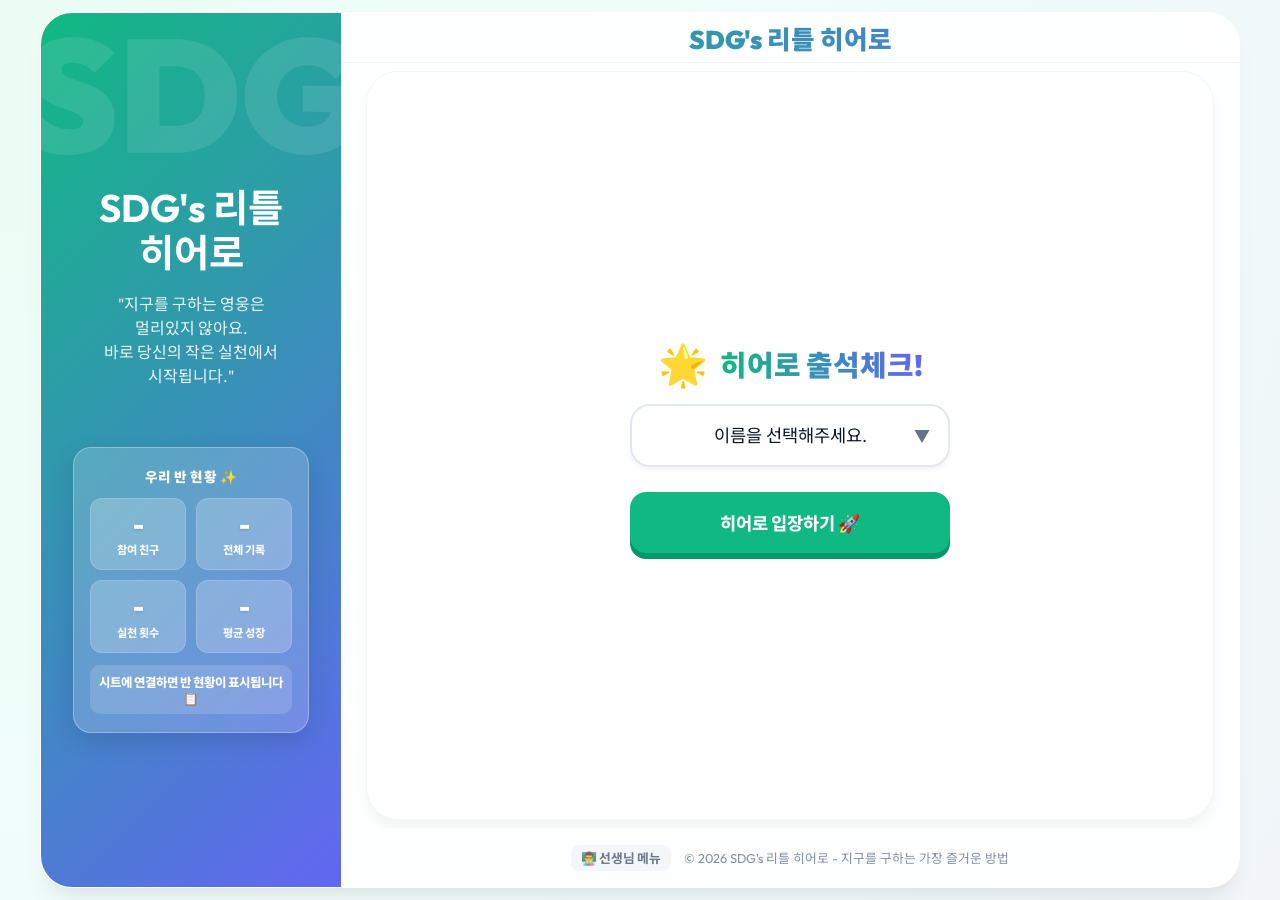
==== commit d3adb3c0: "Update index.html" ====
--- a/index.html
+++ b/index.html
@@ -118,9 +118,10 @@
     min-height: 0 !important;
   }
 
-  /* 랜드스케이프에서 로그인 상단 여백 과도하지 않게 */
+  /* 큰 화면에서도 로그인 카드 내용이 세로 가운데에 오도록 */
   #step-login {
-    padding-top: 40px !important;
+    padding-top: 24px !important;
+    padding-bottom: 24px !important;
   }
 }
 
@@ -173,9 +174,9 @@
 #step-login {
   display: flex;
   flex-direction: column !important;
-  justify-content: flex-start !important;
+  justify-content: center !important; /* 로그인 내용을 세로 가운데로 */
   align-items: center !important;
-  padding-top: 100px !important;
+  padding-top: 24px !important;
   min-height: 100% !important;
   width: 100% !important;
   margin: 0 !important;
